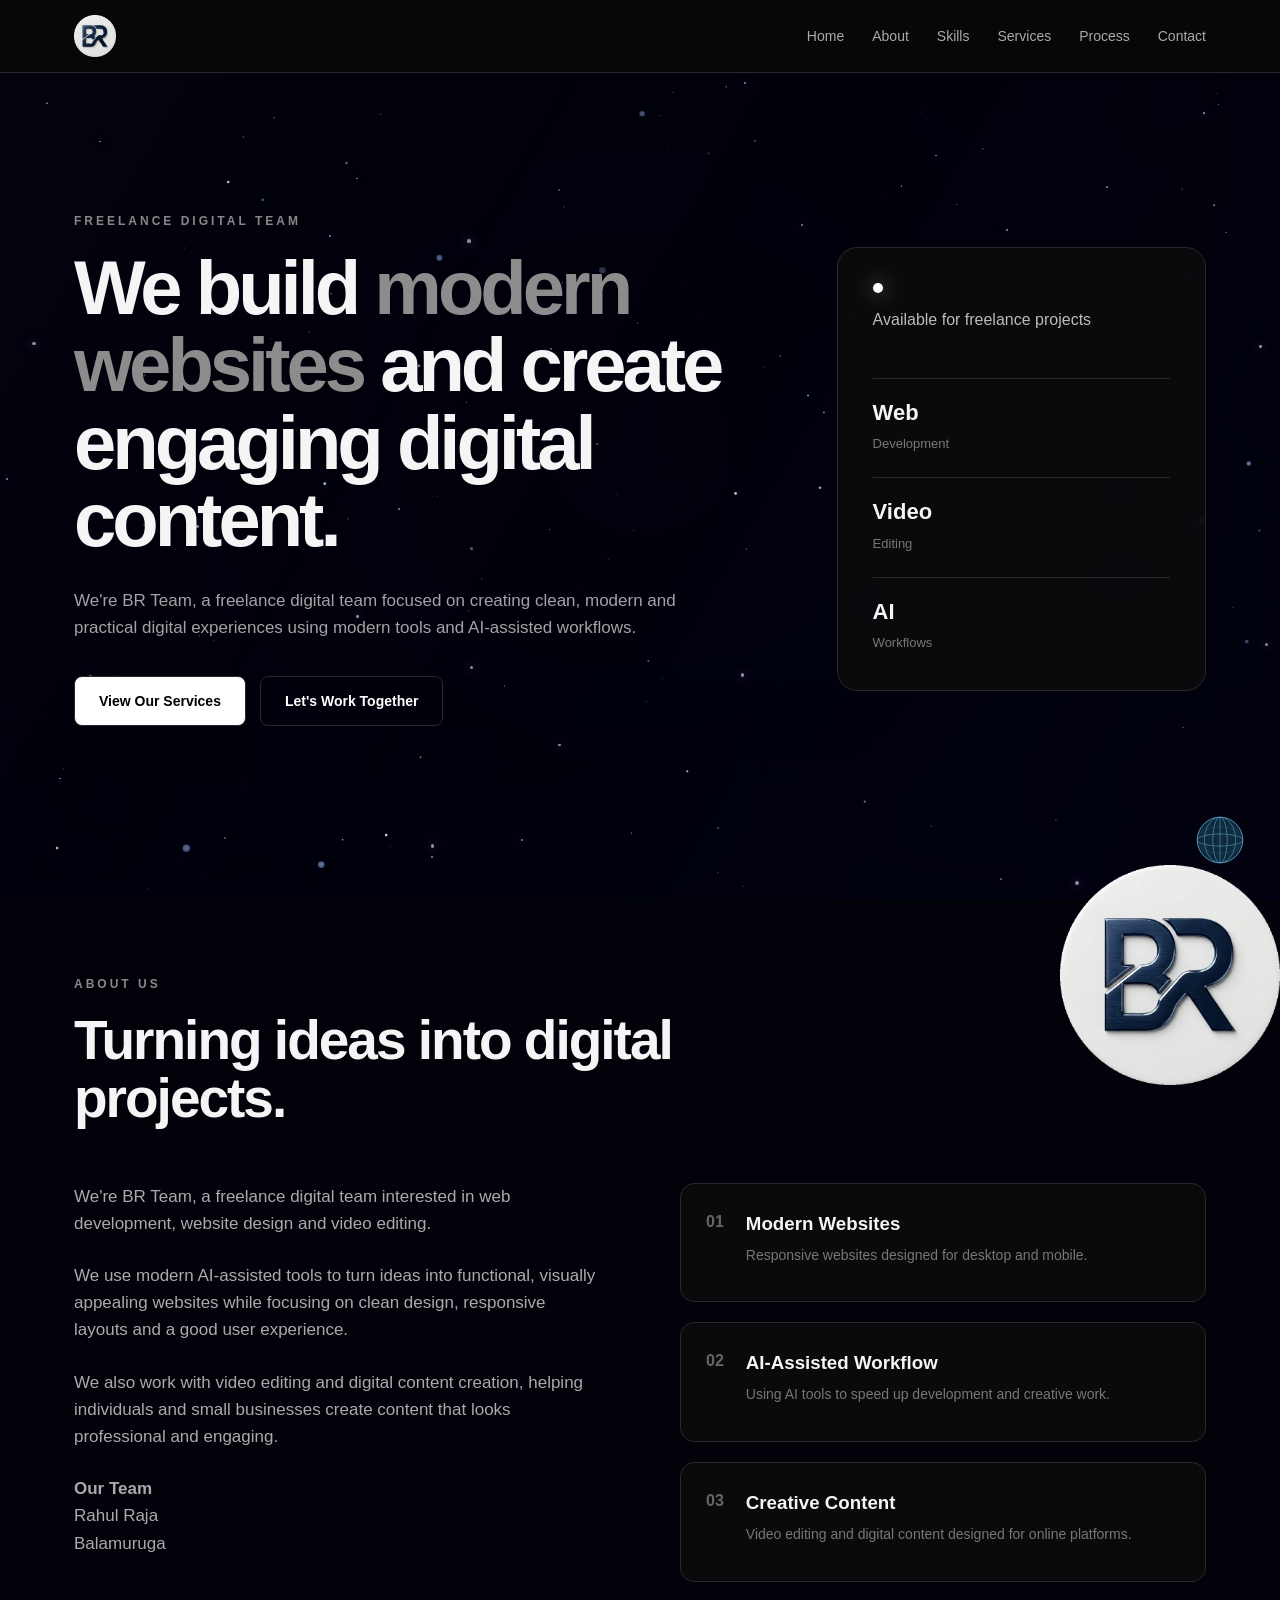
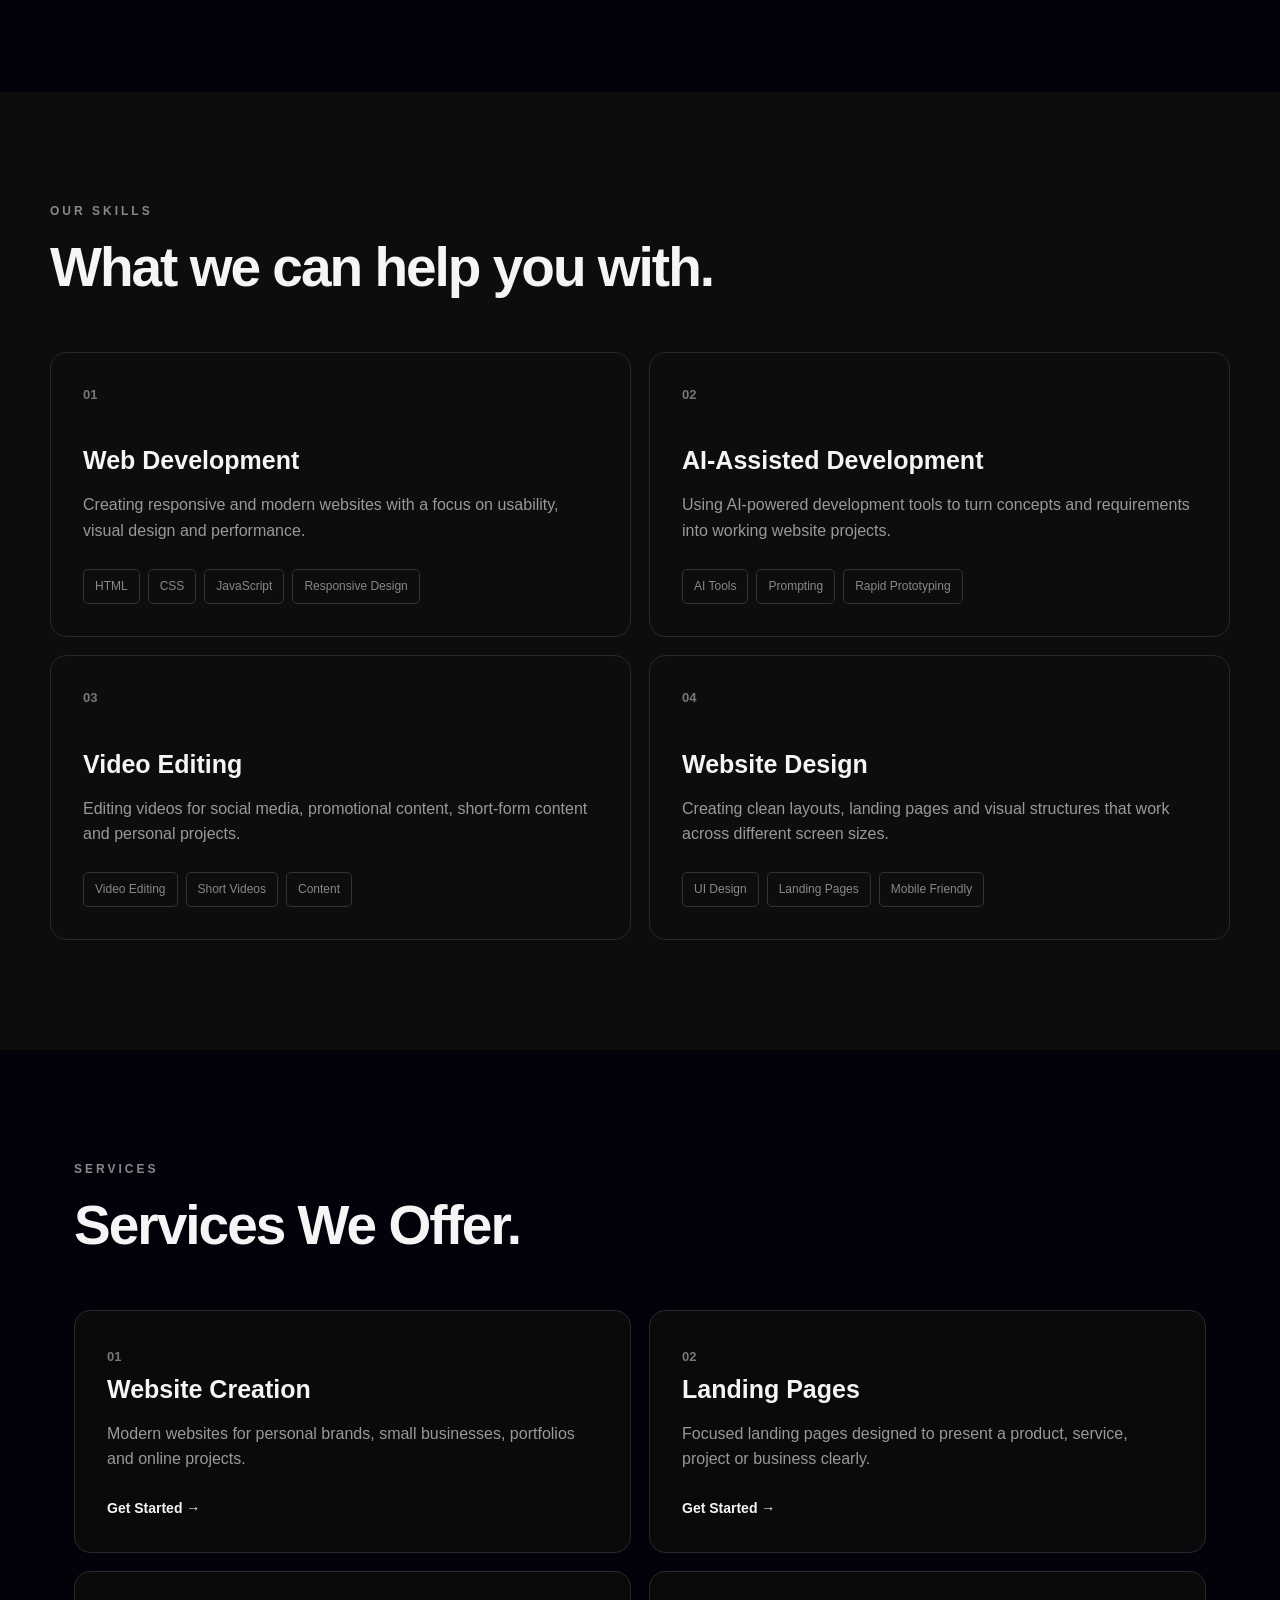
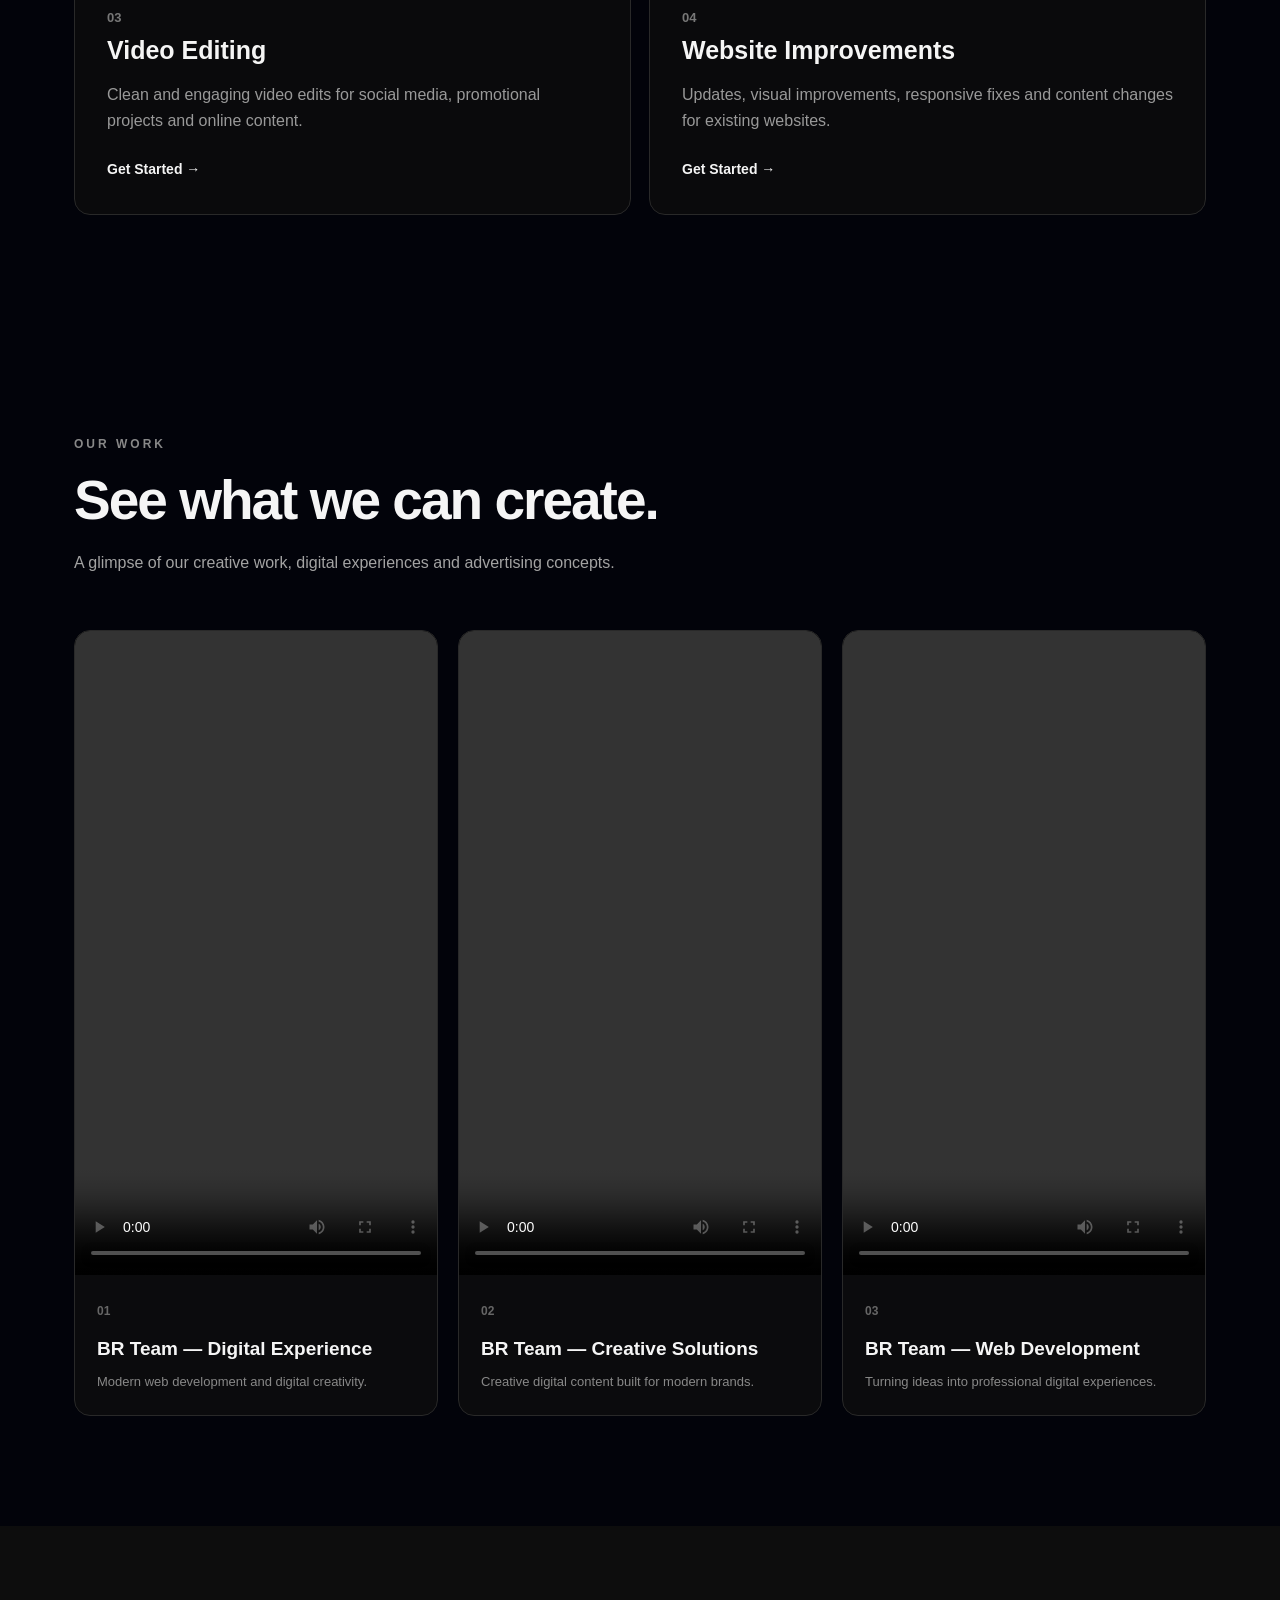
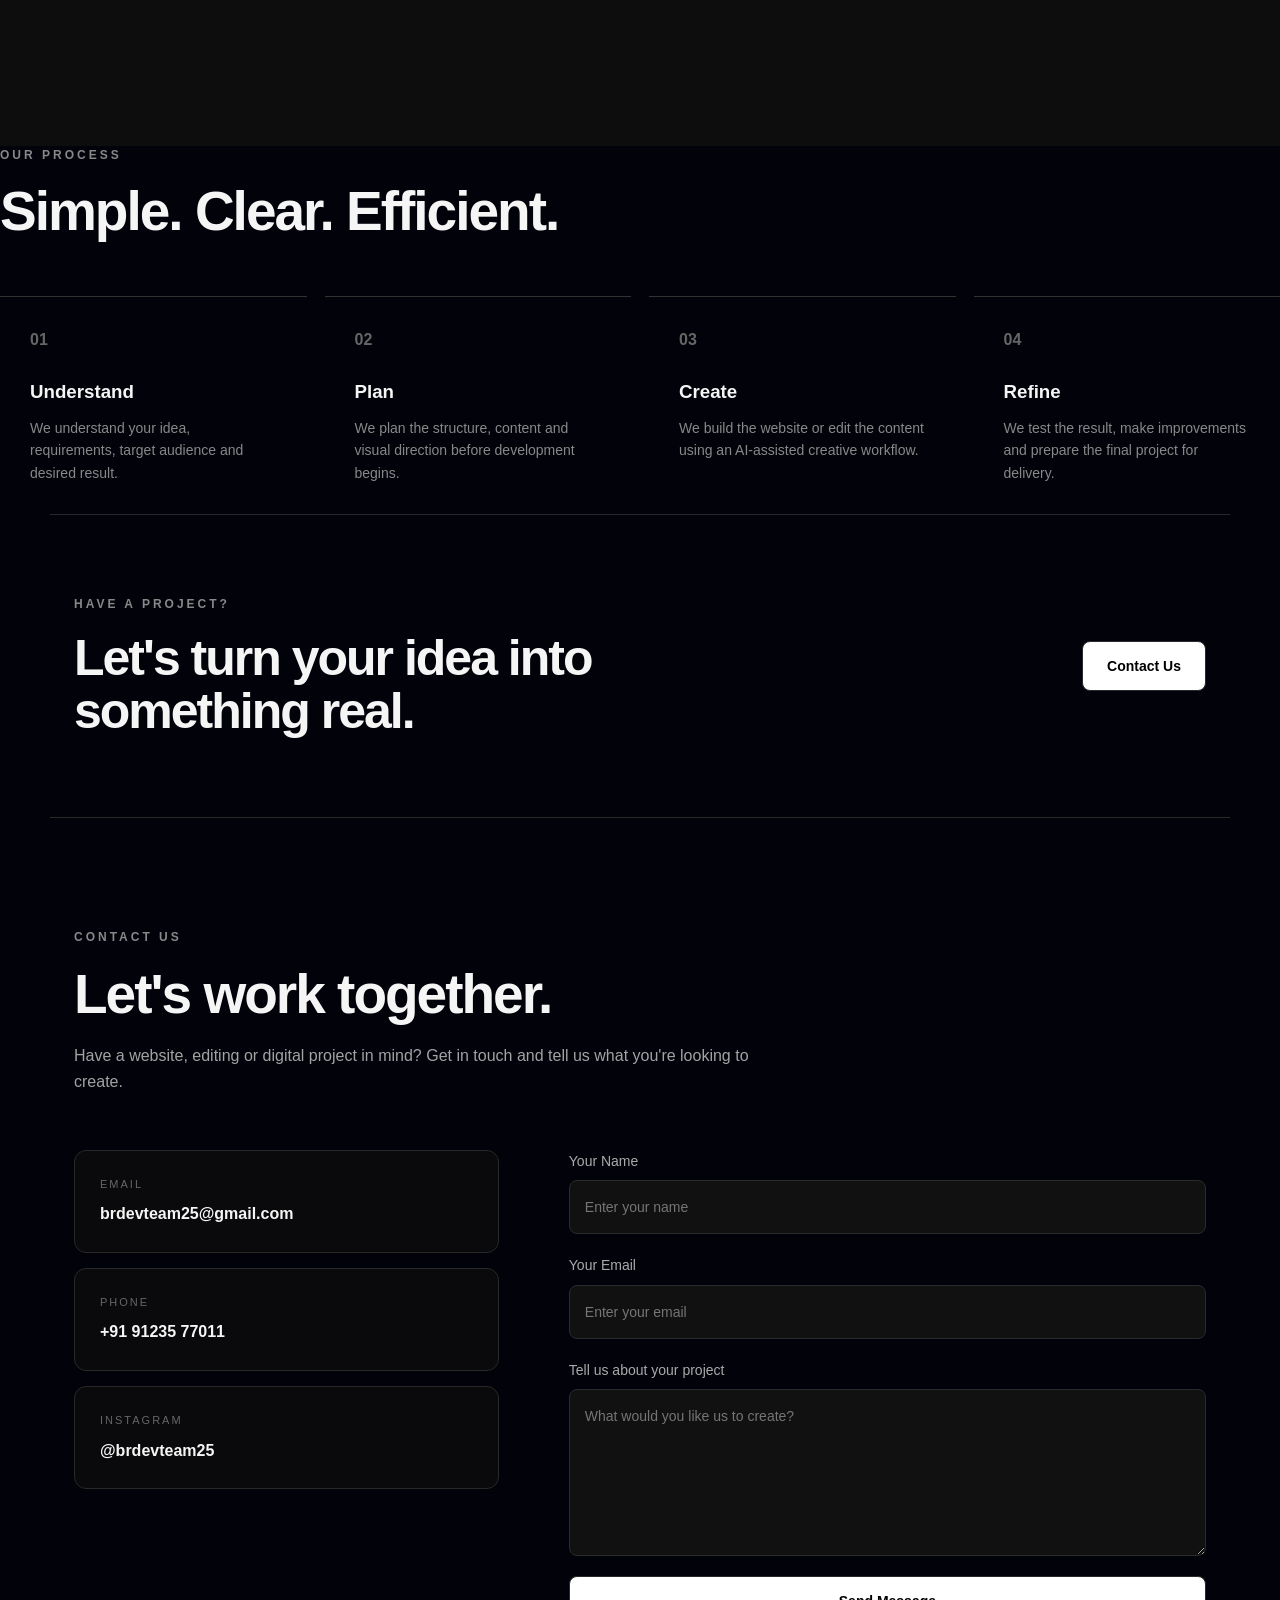
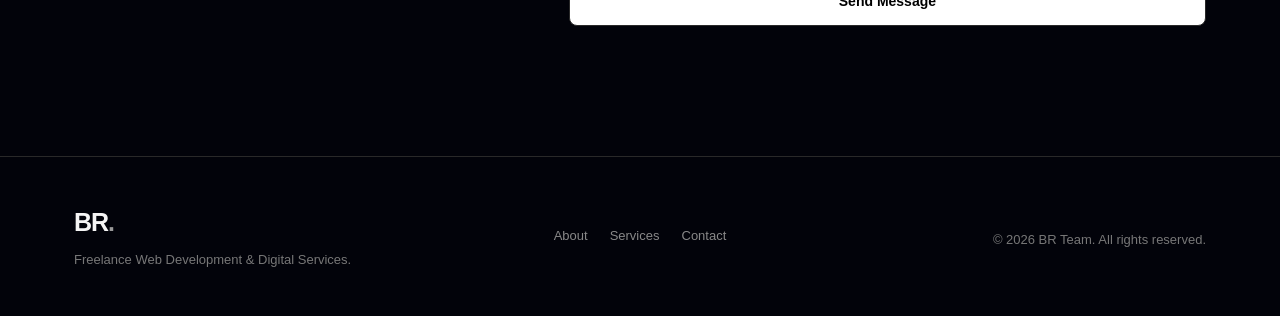
==== index.html @ a6c5becc "Update index.html" ====
<!DOCTYPE html>
<html lang="en">
<head>
  <meta charset="UTF-8">
  <meta name="viewport" content="width=device-width, initial-scale=1.0">

  <title>BR Team | Web Development & Digital Services</title>
  <meta name="description" content="BR Team — freelance web development, AI-assisted website creation, video editing and digital services by Rahul Raja and Balamuruga.">

  <link rel="stylesheet" href="style.css">
</head>

<body>
<canvas id="galaxyCanvas"></canvas>
  <!-- Navigation -->
  <header class="navbar">
    <div class="nav-container">
      <img src="BR_logo_circle.png" alt="BR Team logo" style="height: 42px; width: auto; vertical-align: middle;" />

      <button class="menu-toggle" id="menuToggle" aria-label="Open menu">
        ☰
      </button>

      <nav id="navMenu">
        <a href="#home">Home</a>
        <a href="#about">About</a>
        <a href="#skills">Skills</a>
        <a href="#services">Services</a>
        <a href="#process">Process</a>
        <a href="#contact">Contact</a>
      </nav>
    </div>
  </header>


  <!-- Hero -->
  <main>

    <section class="hero" id="home">
      <div class="hero-content">

        <p class="eyebrow">FREELANCE DIGITAL TEAM</p>

        <h1>
          We build <span>modern websites</span>
          and create engaging digital content.
        </h1>

        <p class="hero-text">
          We're BR Team, a freelance digital team focused on creating
          clean, modern and practical digital experiences using modern
          tools and AI-assisted workflows.
        </p>

        <div class="hero-buttons">
          <a href="#services" class="btn primary">View Our Services</a>
          <a href="#contact" class="btn secondary">Let's Work Together</a>
        </div>

      </div>

      <div class="hero-card">
        <div class="status-dot"></div>
        <p>Available for freelance projects</p>

        <div class="mini-stats">
          <div>
            <strong>Web</strong>
            <span>Development</span>
          </div>

          <div>
            <strong>Video</strong>
            <span>Editing</span>
          </div>

          <div>
            <strong>AI</strong>
            <span>Workflows</span>
          </div>
        </div>
      </div>
    </section>


    <!-- About -->
    <img src="BR_logo_circle.png" alt="BR Team logo" style="float: right; width: 220px; margin: 0 0 20px 20px;">
    <section class="section" id="about">
      <div class="section-heading">
        <p class="eyebrow">ABOUT US</p>
        <h2>Turning ideas into digital projects.</h2>
      </div>

      <div class="about-grid">

        <div class="about-text">
          <p>
            We're BR Team, a freelance digital team interested in
            web development, website design and video editing.
          </p>

          <p>
            We use modern AI-assisted tools to turn ideas into functional,
            visually appealing websites while focusing on clean design,
            responsive layouts and a good user experience.
          </p>

          <p>
            We also work with video editing and digital content creation,
            helping individuals and small businesses create content that
            looks professional and engaging.
          </p>

          <p>
            <strong>Our Team</strong><br>
            Rahul Raja<br>
            Balamuruga
          </p>
        </div>

        <div class="about-highlights">

          <div class="highlight">
            <span>01</span>
            <div>
              <h3>Modern Websites</h3>
              <p>Responsive websites designed for desktop and mobile.</p>
            </div>
          </div>

          <div class="highlight">
            <span>02</span>
            <div>
              <h3>AI-Assisted Workflow</h3>
              <p>Using AI tools to speed up development and creative work.</p>
            </div>
          </div>

          <div class="highlight">
            <span>03</span>
            <div>
              <h3>Creative Content</h3>
              <p>Video editing and digital content designed for online platforms.</p>
            </div>
          </div>

        </div>

      </div>
    </section>


    <!-- Skills -->
    <section class="section dark-section" id="skills">

      <div class="section-heading">
        <p class="eyebrow">OUR SKILLS</p>
        <h2>What we can help you with.</h2>
      </div>

      <div class="skills-grid">

        <article class="skill-card">
          <div class="skill-number">01</div>
          <h3>Web Development</h3>
          <p>
            Creating responsive and modern websites with a focus on
            usability, visual design and performance.
          </p>

          <div class="tags">
            <span>HTML</span>
            <span>CSS</span>
            <span>JavaScript</span>
            <span>Responsive Design</span>
          </div>
        </article>


        <article class="skill-card">
          <div class="skill-number">02</div>
          <h3>AI-Assisted Development</h3>
          <p>
            Using AI-powered development tools to turn concepts and
            requirements into working website projects.
          </p>

          <div class="tags">
            <span>AI Tools</span>
            <span>Prompting</span>
            <span>Rapid Prototyping</span>
          </div>
        </article>


        <article class="skill-card">
          <div class="skill-number">03</div>
          <h3>Video Editing</h3>
          <p>
            Editing videos for social media, promotional content,
            short-form content and personal projects.
          </p>

          <div class="tags">
            <span>Video Editing</span>
            <span>Short Videos</span>
            <span>Content</span>
          </div>
        </article>


        <article class="skill-card">
          <div class="skill-number">04</div>
          <h3>Website Design</h3>
          <p>
            Creating clean layouts, landing pages and visual structures
            that work across different screen sizes.
          </p>

          <div class="tags">
            <span>UI Design</span>
            <span>Landing Pages</span>
            <span>Mobile Friendly</span>
          </div>
        </article>

      </div>
    </section>


    <!-- Services -->
    <section class="section" id="services">

      <div class="section-heading">
        <p class="eyebrow">SERVICES</p>
        <h2>Services We Offer.</h2>
      </div>

      <div class="services-grid">

        <article class="service-card">
          <span class="service-icon">01</span>
          <h3>Website Creation</h3>
          <p>
            Modern websites for personal brands, small businesses,
            portfolios and online projects.
          </p>
          <a href="#contact">Get Started →</a>
        </article>


        <article class="service-card">
          <span class="service-icon">02</span>
          <h3>Landing Pages</h3>
          <p>
            Focused landing pages designed to present a product,
            service, project or business clearly.
          </p>
          <a href="#contact">Get Started →</a>
        </article>


        <article class="service-card">
          <span class="service-icon">03</span>
          <h3>Video Editing</h3>
          <p>
            Clean and engaging video edits for social media,
            promotional projects and online content.
          </p>
          <a href="#contact">Get Started →</a>
        </article>


        <article class="service-card">
          <span class="service-icon">04</span>
          <h3>Website Improvements</h3>
          <p>
            Updates, visual improvements, responsive fixes and
            content changes for existing websites.
          </p>
          <a href="#contact">Get Started →</a>
        </article>

      </div>
    </section>
    <!-- Featured Advertisements -->
    <section class="section video-section" id="videos">

      <div class="section-heading">
        <p class="eyebrow">OUR WORK</p>
        <h2>See what we can create.</h2>

        <p>
          A glimpse of our creative work, digital experiences and
          advertising concepts.
        </p>
      </div>

      <div class="video-grid">

        <!-- Advertisement 01 -->
        <article class="video-card">
          <div class="video-wrapper">
            <video controls preload="auto" playsinline>
              <source src="ad1.mp4" type="video/mp4">
              Your browser does not support video playback.
            </video>
          </div>

          <div class="video-info">
            <span>01</span>
            <h3>BR Team — Digital Experience</h3>
            <p>Modern web development and digital creativity.</p>
          </div>
        </article>


        <!-- Advertisement 02 -->
        <article class="video-card">
          <div class="video-wrapper">
            <video controls preload="auto" playsinline>
              <source src="./ad2.mp4" type="video/mp4">
              Your browser does not support video playback.
            </video>
          </div>

          <div class="video-info">
            <span>02</span>
            <h3>BR Team — Creative Solutions</h3>
            <p>Creative digital content built for modern brands.</p>
          </div>
        </article>


        <!-- Advertisement 03 -->
        <article class="video-card">
          <div class="video-wrapper">
            <video controls preload="auto" playsinline>
              <source src="./ad3.mp4" type="video/mp4">
              Your browser does not support video playback.
            </video>
          </div>

          <div class="video-info">
            <span>03</span>
            <h3>BR Team — Web Development</h3>
            <p>Turning ideas into professional digital experiences.</p>
          </div>
        </article>

      </div>

    </section>

    <!-- Process -->
    <section class="section process-section" id="process">
    
    </section>
      <div class="section-heading">
        <p class="eyebrow">OUR PROCESS</p>
        <h2>Simple. Clear. Efficient.</h2>
      </div>

      <div class="process-grid">

        <div class="process-step">
          <span>01</span>
          <h3>Understand</h3>
          <p>
            We understand your idea, requirements, target audience
            and desired result.
          </p>
        </div>

        <div class="process-step">
          <span>02</span>
          <h3>Plan</h3>
          <p>
            We plan the structure, content and visual direction
            before development begins.
          </p>
        </div>

        <div class="process-step">
          <span>03</span>
          <h3>Create</h3>
          <p>
            We build the website or edit the content using an
            AI-assisted creative workflow.
          </p>
        </div>

        <div class="process-step">
          <span>04</span>
          <h3>Refine</h3>
          <p>
            We test the result, make improvements and prepare
            the final project for delivery.
          </p>
        </div>

      </div>
    </section>


    <!-- CTA -->
    <section class="cta-section">
      <div>
        <p class="eyebrow">HAVE A PROJECT?</p>
        <h2>Let's turn your idea into something real.</h2>
      </div>

      <a href="#contact" class="btn primary">Contact Us</a>
    </section>


    <!-- Contact -->
    <section class="section contact-section" id="contact">

      <div class="section-heading">
        <p class="eyebrow">CONTACT US</p>
        <h2>Let's work together.</h2>

        <p>
          Have a website, editing or digital project in mind?
          Get in touch and tell us what you're looking to create.
        </p>
      </div>

      <div class="contact-grid">

        <div class="contact-info">

          <a href="mailto:brdevteam25@gmail.com" class="contact-item">
            <span>EMAIL</span>
            <strong>brdevteam25@gmail.com</strong>
          </a>

          <a href="tel:+919123577011" class="contact-item">
            <span>PHONE</span>
            <strong>+91 91235 77011</strong>
          </a>

          <a href="https://instagram.com/brdevteam25" class="contact-item" target="_blank" rel="noopener noreferrer">
            <span>INSTAGRAM</span>
            <strong>@brdevteam25</strong>
          </a>

        </div>


        <form class="contact-form" id="contactForm">

          <label>
            Your Name
            <input type="text" id="name" placeholder="Enter your name" required>
          </label>

          <label>
            Your Email
            <input type="email" id="email" placeholder="Enter your email" required>
          </label>

          <label>
            Tell us about your project
            <textarea id="message" rows="6" placeholder="What would you like us to create?" required></textarea>
          </label>

          <button type="submit" class="btn primary">
            Send Message
          </button>

          <p id="formMessage" class="form-message"></p>

        </form>

      </div>
    </section>

  </main>


  <!-- Footer -->
  <footer>
    <div class="footer-container">

      <div>
        <a href="#home" class="logo">BR<span>.</span></a>
        <p>Freelance Web Development & Digital Services.</p>
      </div>

      <div class="footer-links">
        <a href="#about">About</a>
        <a href="#services">Services</a>
        <a href="#contact">Contact</a>
      </div>

      <p class="copyright">
        © 2026 BR Team. All rights reserved.
      </p>

    </div>
  </footer>


  <script src="script.js"></script>
<script>
const canvas = document.getElementById("galaxyCanvas");
const ctx = canvas.getContext("2d");

let stars = [];
const starCount = 180;

function resizeCanvas() {
    canvas.width = window.innerWidth;
    canvas.height = window.innerHeight;
}

resizeCanvas();

window.addEventListener("resize", () => {
    resizeCanvas();
    createStars();
});


function createStars() {
    stars = [];

    for (let i = 0; i < starCount; i++) {

        const isBigStar = Math.random() < 0.08;

        stars.push({
            x: Math.random() * canvas.width,
            y: Math.random() * canvas.height,

            size: isBigStar
                ? Math.random() * 2.5 + 2
                : Math.random() * 1.2 + 0.3,

            speed: isBigStar
                ? Math.random() * 0.35 + 0.15
                : Math.random() * 0.12 + 0.03,

            opacity: Math.random() * 0.8 + 0.2,

            twinkleSpeed: Math.random() * 0.03 + 0.01,

            phase: Math.random() * Math.PI * 2,

            big: isBigStar
        });
    }
}


function drawStars() {

    ctx.clearRect(0, 0, canvas.width, canvas.height);

    stars.forEach(star => {

        star.phase += star.twinkleSpeed;

        const glow =
            Math.sin(star.phase) * 0.3 + 0.7;

        star.y -= star.speed;

        // Star goes back to bottom
        if (star.y < -10) {
            star.y = canvas.height + 10;
            star.x = Math.random() * canvas.width;
        }

        ctx.beginPath();

        ctx.arc(
            star.x,
            star.y,
            star.size * glow,
            0,
            Math.PI * 2
        );

        // Big stars glow
        if (star.big) {

            const gradient =
                ctx.createRadialGradient(
                    star.x,
                    star.y,
                    0,
                    star.x,
                    star.y,
                    star.size * 6
                );

            gradient.addColorStop(
                0,
                `rgba(180, 210, 255, ${star.opacity})`
            );

            gradient.addColorStop(
                0.3,
                `rgba(100, 150, 255, ${star.opacity * 0.5})`
            );

            gradient.addColorStop(
                1,
                "rgba(100, 150, 255, 0)"
            );

            ctx.fillStyle = gradient;

        } else {

            ctx.fillStyle =
                `rgba(255,255,255,
                ${star.opacity * glow})`;
        }

        ctx.fill();
    });

    requestAnimationFrame(drawStars);
}


createStars();
drawStars();
</script>
<div id="rotateObj" style="position: fixed; bottom: 30px; right: 30px; width: 60px; height: 60px; z-index: 99;">
  <svg viewBox="0 0 100 100" xmlns="http://www.w3.org/2000/svg" style="width: 100%; height: 100%;">
    <circle cx="50" cy="50" r="38" fill="#0f2a3d" stroke="#5a9bc4" stroke-width="1.5"/>
    <ellipse cx="50" cy="50" rx="38" ry="10" fill="none" stroke="#5a9bc4" stroke-width="1"/>
    <ellipse cx="50" cy="50" rx="38" ry="22" fill="none" stroke="#3a7a9e" stroke-width="0.7" opacity="0.5"/>
    <g id="meridians">
      <ellipse cx="50" cy="50" rx="12" ry="38" fill="none" stroke="#5a9bc4" stroke-width="1"/>
      <ellipse cx="50" cy="50" rx="26" ry="38" fill="none" stroke="#5a9bc4" stroke-width="1"/>
      <line x1="50" y1="12" x2="50" y2="88" stroke="#5a9bc4" stroke-width="1"/>
    </g>
  </svg>
</div>

<script>
window.addEventListener('scroll', () => {
  const meridians = document.getElementById('meridians');
  const scrollPercent = (window.scrollY / (document.body.scrollHeight - window.innerHeight)) * 100;
  const rotation = scrollPercent * 9.2;
  meridians.style.transformOrigin = '50px 50px';
  meridians.style.transform = `rotate(${rotation}deg)`;
});
</script>
</body>
</html>
---- style.css ----
:root {
  --bg: #080808;
  --bg-soft: #111111;
  --card: #151515;
  --text: #f5f5f5;
  --muted: #a3a3a3;
  --line: #292929;
  --accent: #ffffff;
  --max-width: 1180px;
}

* {
  margin: 0;
  padding: 0;
  box-sizing: border-box;
}

html {
  scroll-behavior: smooth;
}

body {
  font-family: Arial, Helvetica, sans-serif;
  background: var(--bg);
  color: var(--text);
  line-height: 1.6;
}

a {
  color: inherit;
  text-decoration: none;
}

button,
input,
textarea {
  font: inherit;
}

.navbar {
  position: sticky;
  top: 0;
  z-index: 1000;
  background: rgba(8, 8, 8, 0.88);
  backdrop-filter: blur(14px);
  border-bottom: 1px solid var(--line);
}

.nav-container {
  max-width: var(--max-width);
  margin: auto;
  height: 72px;
  padding: 0 24px;
  display: flex;
  align-items: center;
  justify-content: space-between;
}

.logo {
  font-size: 25px;
  font-weight: 800;
  letter-spacing: -1px;
}

.logo span {
  color: #999;
}

nav {
  display: flex;
  gap: 28px;
}

nav a {
  color: #aaa;
  font-size: 14px;
  transition: 0.3s;
}

nav a:hover {
  color: white;
}

.menu-toggle {
  display: none;
  background: none;
  border: none;
  color: white;
  font-size: 26px;
  cursor: pointer;
}

.hero {
  min-height: 88vh;
  max-width: var(--max-width);
  margin: auto;
  padding: 100px 24px;
  display: grid;
  grid-template-columns: 1.5fr 0.8fr;
  gap: 70px;
  align-items: center;
}

.eyebrow {
  font-size: 12px;
  letter-spacing: 3px;
  color: #888;
  font-weight: 700;
  margin-bottom: 18px;
}

.hero h1 {
  max-width: 800px;
  font-size: clamp(42px, 6vw, 76px);
  line-height: 1.02;
  letter-spacing: -4px;
}

.hero h1 span {
  color: #8c8c8c;
}

.hero-text {
  max-width: 650px;
  margin-top: 28px;
  color: var(--muted);
  font-size: 17px;
}

.hero-buttons {
  margin-top: 35px;
  display: flex;
  gap: 14px;
  flex-wrap: wrap;
}

.btn {
  display: inline-flex;
  align-items: center;
  justify-content: center;
  min-height: 50px;
  padding: 0 24px;
  border-radius: 8px;
  font-weight: 700;
  font-size: 14px;
  border: 1px solid var(--line);
  transition: 0.3s;
  cursor: pointer;
}

.btn.primary {
  background: white;
  color: black;
}

.btn.primary:hover {
  transform: translateY(-2px);
  background: #ddd;
}

.btn.secondary {
  color: white;
  background: transparent;
}

.btn.secondary:hover {
  background: #171717;
}

.hero-card {
  border: 1px solid var(--line);
  background: linear-gradient(145deg, #171717, #0d0d0d);
  border-radius: 20px;
  padding: 35px;
}

.status-dot {
  width: 10px;
  height: 10px;
  background: #fff;
  border-radius: 50%;
  margin-bottom: 14px;
  box-shadow: 0 0 20px rgba(255,255,255,0.5);
}

.hero-card > p {
  color: #bbb;
}

.mini-stats {
  margin-top: 45px;
  display: grid;
  gap: 22px;
}

.mini-stats div {
  border-top: 1px solid var(--line);
  padding-top: 16px;
}

.mini-stats strong {
  display: block;
  font-size: 22px;
}

.mini-stats span {
  color: #777;
  font-size: 13px;
}

.section {
  max-width: var(--max-width);
  margin: auto;
  padding: 110px 24px;
}

.dark-section {
  max-width: none;
  padding-left: max(24px, calc((100% - var(--max-width)) / 2));
  padding-right: max(24px, calc((100% - var(--max-width)) / 2));
  background: #0d0d0d;
}

.section-heading {
  max-width: 700px;
  margin-bottom: 55px;
}

.section-heading h2 {
  font-size: clamp(34px, 5vw, 55px);
  line-height: 1.05;
  letter-spacing: -2px;
}

.section-heading > p:last-child {
  color: var(--muted);
  margin-top: 20px;
}

.about-grid {
  display: grid;
  grid-template-columns: 1fr 1fr;
  gap: 80px;
}

.about-text p {
  color: #aaa;
  font-size: 17px;
  margin-bottom: 25px;
}

.about-highlights {
  display: grid;
  gap: 20px;
}

.highlight {
  display: flex;
  gap: 22px;
  padding: 25px;
  border: 1px solid var(--line);
  border-radius: 14px;
}

.highlight > span {
  color: #666;
  font-weight: 700;
}

.highlight h3 {
  margin-bottom: 5px;
}

.highlight p {
  color: #777;
  font-size: 14px;
}

.skills-grid,
.services-grid {
  display: grid;
  grid-template-columns: repeat(2, 1fr);
  gap: 18px;
}

.skill-card,
.service-card {
  padding: 32px;
  border: 1px solid var(--line);
  background: var(--card);
  border-radius: 16px;
  transition: 0.3s;
}

.skill-card:hover,
.service-card:hover {
  transform: translateY(-5px);
  border-color: #555;
}

.skill-number,
.service-icon {
  color: #777;
  font-size: 13px;
  font-weight: 700;
  margin-bottom: 35px;
}

.skill-card h3,
.service-card h3 {
  font-size: 25px;
  margin-bottom: 12px;
}

.skill-card p,
.service-card p {
  color: #999;
}

.tags {
  display: flex;
  gap: 8px;
  flex-wrap: wrap;
  margin-top: 25px;
}

.tags span {
  padding: 7px 11px;
  border: 1px solid #333;
  border-radius: 5px;
  color: #888;
  font-size: 12px;
}

.service-card a {
  display: inline-block;
  margin-top: 25px;
  font-weight: 700;
  font-size: 14px;
}

.process-section {
  background: #0d0d0d;
  max-width: none;
  padding-left: max(24px, calc((100% - var(--max-width)) / 2));
  padding-right: max(24px, calc((100% - var(--max-width)) / 2));
}

.process-grid {
  display: grid;
  grid-template-columns: repeat(4, 1fr);
  gap: 18px;
}

.process-step {
  padding: 30px;
  border-top: 1px solid #333;
}

.process-step > span {
  color: #666;
  font-weight: 700;
}

.process-step h3 {
  margin: 25px 0 10px;
}

.process-step p {
  color: #888;
  font-size: 14px;
}

.cta-section {
  max-width: var(--max-width);
  margin: auto;
  padding: 80px 24px;
  display: flex;
  justify-content: space-between;
  align-items: center;
  gap: 30px;
  border-top: 1px solid var(--line);
  border-bottom: 1px solid var(--line);
}

.cta-section h2 {
  font-size: clamp(30px, 4vw, 50px);
  line-height: 1.05;
  letter-spacing: -2px;
  max-width: 650px;
}

.contact-grid {
  display: grid;
  grid-template-columns: 0.8fr 1.2fr;
  gap: 70px;
}

.contact-info {
  display: grid;
  align-content: start;
  gap: 15px;
}

.contact-item {
  padding: 25px;
  border: 1px solid var(--line);
  border-radius: 12px;
  transition: 0.3s;
}

.contact-item:hover {
  border-color: #555;
}

.contact-item span {
  display: block;
  color: #666;
  font-size: 11px;
  letter-spacing: 2px;
  margin-bottom: 8px;
}

.contact-item strong {
  word-break: break-word;
}

.contact-form {
  display: grid;
  gap: 20px;
}

.contact-form label {
  display: grid;
  gap: 8px;
  color: #aaa;
  font-size: 14px;
}

.contact-form input,
.contact-form textarea {
  width: 100%;
  background: #111;
  border: 1px solid #2b2b2b;
  border-radius: 8px;
  padding: 15px;
  color: white;
  outline: none;
  resize: vertical;
}

.contact-form input:focus,
.contact-form textarea:focus {
  border-color: #666;
}

.form-message {
  color: #aaa;
  font-size: 14px;
}

footer {
  border-top: 1px solid var(--line);
}

.footer-container {
  max-width: var(--max-width);
  margin: auto;
  padding: 45px 24px;
  display: grid;
  grid-template-columns: 1fr 1fr 1fr;
  gap: 30px;
  align-items: center;
}

.footer-container p {
  color: #777;
  font-size: 13px;
  margin-top: 8px;
}

.footer-links {
  display: flex;
  justify-content: center;
  gap: 22px;
}

.footer-links a {
  color: #888;
  font-size: 13px;
}

.footer-links a:hover {
  color: white;
}

.copyright {
  text-align: right;
}


/* Mobile */

@media (max-width: 850px) {

  .menu-toggle {
    display: block;
  }

  nav {
    display: none;
    position: absolute;
    top: 72px;
    left: 0;
    width: 100%;
    padding: 20px 24px;
    background: #0b0b0b;
    border-bottom: 1px solid var(--line);
    flex-direction: column;
    gap: 18px;
  }

  nav.active {
    display: flex;
  }

  .hero {
    grid-template-columns: 1fr;
    min-height: auto;
    padding-top: 80px;
  }

  .hero h1 {
    letter-spacing: -2px;
  }

  .about-grid,
  .contact-grid {
    grid-template-columns: 1fr;
  }

  .process-grid {
    grid-template-columns: repeat(2, 1fr);
  }

  .cta-section {
    flex-direction: column;
    align-items: flex-start;
  }

  .footer-container {
    grid-template-columns: 1fr;
  }

  .footer-links {
    justify-content: flex-start;
    flex-wrap: wrap;
  }

  .copyright {
    text-align: left;
  }
}


@media (max-width: 600px) {

  .section {
    padding-top: 80px;
    padding-bottom: 80px;
  }

  .hero {
    padding-top: 65px;
    padding-bottom: 70px;
  }

  .hero h1 {
    font-size: 43px;
  }

  .hero-text {
    font-size: 15px;
  }

  .skills-grid,
  .services-grid,
  .process-grid {
    grid-template-columns: 1fr;
  }

  .hero-card {
    padding: 25px;
  }

  .btn {
    width: 100%;
  }

  .hero-buttons {
    width: 100%;
  }

}
/* =========================================
   BR TEAM - PREMIUM ANIMATED BACKGROUND
   ========================================= */

body {
  position: relative;
  overflow-x: hidden;
  background: #050505;
}

/* Animated background glow */
body::before {
  content: "";
  position: fixed;
  inset: -50%;
  z-index: -3;
  pointer-events: none;

  background:
    radial-gradient(
      circle at 20% 30%,
      rgba(80, 80, 255, 0.18),
      transparent 25%
    ),
    radial-gradient(
      circle at 80% 20%,
      rgba(180, 60, 255, 0.14),
      transparent 25%
    ),
    radial-gradient(
      circle at 70% 80%,
      rgba(40, 140, 255, 0.12),
      transparent 28%
    );

  filter: blur(60px);

  animation: brGlowMove 18s ease-in-out infinite alternate;
}

/* Subtle moving gradient layer */
body::after {
  content: "";
  position: fixed;
  inset: 0;
  z-index: -2;
  pointer-events: none;

  background:
    linear-gradient(
      120deg,
      rgba(255,255,255,0.015),
      transparent 40%,
      rgba(120,80,255,0.025)
    );

  animation: brGradientMove 12s ease-in-out infinite alternate;
}

/* Make sections slightly transparent so background can be seen */
.hero,
.section,
.cta-section {
  position: relative;
}

/* Premium glass effect for cards */
.hero-card,
.skill-card,
.service-card,
.highlight,
.contact-item {
  background: rgba(15, 15, 15, 0.72);
  backdrop-filter: blur(12px);
  -webkit-backdrop-filter: blur(12px);
}

/* Glow animation */
@keyframes brGlowMove {
  0% {
    transform: translate3d(-3%, -2%, 0) scale(1);
  }

  50% {
    transform: translate3d(4%, 3%, 0) scale(1.08);
  }

  100% {
    transform: translate3d(-2%, 5%, 0) scale(1.03);
  }
}

@keyframes brGradientMove {
  0% {
    transform: translateX(-2%);
  }

  100% {
    transform: translateX(2%);
  }
}

/* =========================================
   FLOATING PARTICLES
   ========================================= */

.br-particles {
  position: fixed;
  inset: 0;
  z-index: -1;
  pointer-events: none;
  overflow: hidden;
}

.br-particle {
  position: absolute;

  width: 3px;
  height: 3px;

  border-radius: 50%;

  background: rgba(255, 255, 255, 0.55);

  box-shadow:
    0 0 10px rgba(130, 100, 255, 0.8);

  animation:
    brParticleFloat linear infinite,
    brParticleFade ease-in-out infinite alternate;
}

@keyframes brParticleFloat {
  from {
    transform: translateY(110vh) translateX(0);
  }

  to {
    transform: translateY(-10vh) translateX(80px);
  }
}

@keyframes brParticleFade {
  from {
    opacity: 0.15;
  }

  to {
    opacity: 0.8;
  }
}

/* Mobile performance */
@media (max-width: 600px) {

  body::before {
    filter: blur(45px);
  }

  .br-particle {
    width: 2px;
    height: 2px;
  }

}
/* BR Team Background Test */

body {
  background:
    radial-gradient(circle at 20% 30%, #171744, transparent 35%),
    radial-gradient(circle at 80% 70%, #25133d, transparent 35%),
    #050505;
}
/* =========================================
   BR TEAM - FEATURED VIDEO SECTION
   ========================================= */

.video-section {
  position: relative;
}

.video-grid {
  display: grid;
  grid-template-columns: repeat(3, 1fr);
  gap: 20px;
}

.video-card {
  overflow: hidden;
  border: 1px solid var(--line);
  border-radius: 16px;
  background: rgba(15, 15, 15, 0.75);
  backdrop-filter: blur(12px);
  transition: 0.35s ease;
}

.video-card:hover {
  transform: translateY(-6px);
  border-color: #555;
}

.video-wrapper {
  width: 100%;
  aspect-ratio: 9 / 16;
  background: #000;
  overflow: hidden;
}

.video-wrapper video {
  width: 100%;
  height: 100%;
  display: block;
  object-fit: cover;
}

.video-info {
  padding: 22px;
}

.video-info > span {
  color: #666;
  font-size: 12px;
  font-weight: 700;
}

.video-info h3 {
  margin-top: 12px;
  font-size: 19px;
}

.video-info p {
  margin-top: 7px;
  color: #888;
  font-size: 13px;
}


/* Mobile */
@media (max-width: 850px) {

  .video-grid {
    grid-template-columns: 1fr;
    max-width: 420px;
  }

}
/* ================================
   LIVE GALAXY BACKGROUND
================================ */

#galaxyCanvas {
    position: fixed;
    inset: 0;
    width: 100%;
    height: 100%;
    z-index: -2;
    pointer-events: none;
}

/* Galaxy image background */
body {
    background:
        linear-gradient(rgba(0, 0, 15, 0.35), rgba(0, 0, 15, 0.55)),
        url("images/galaxy-bg.png");
        
    background-size: cover;
    background-position: center;
    background-attachment: fixed;
    background-color: #02030a;
    overflow-x: hidden;
}

/* Optional dark overlay for readability */
body::before {
    content: "";
    position: fixed;
    inset: 0;
    background: radial-gradient(
        circle at center,
        transparent 20%,
        rgba(0, 0, 10, 0.35) 100%
    );
    pointer-events: none;
    z-index: -1;
}
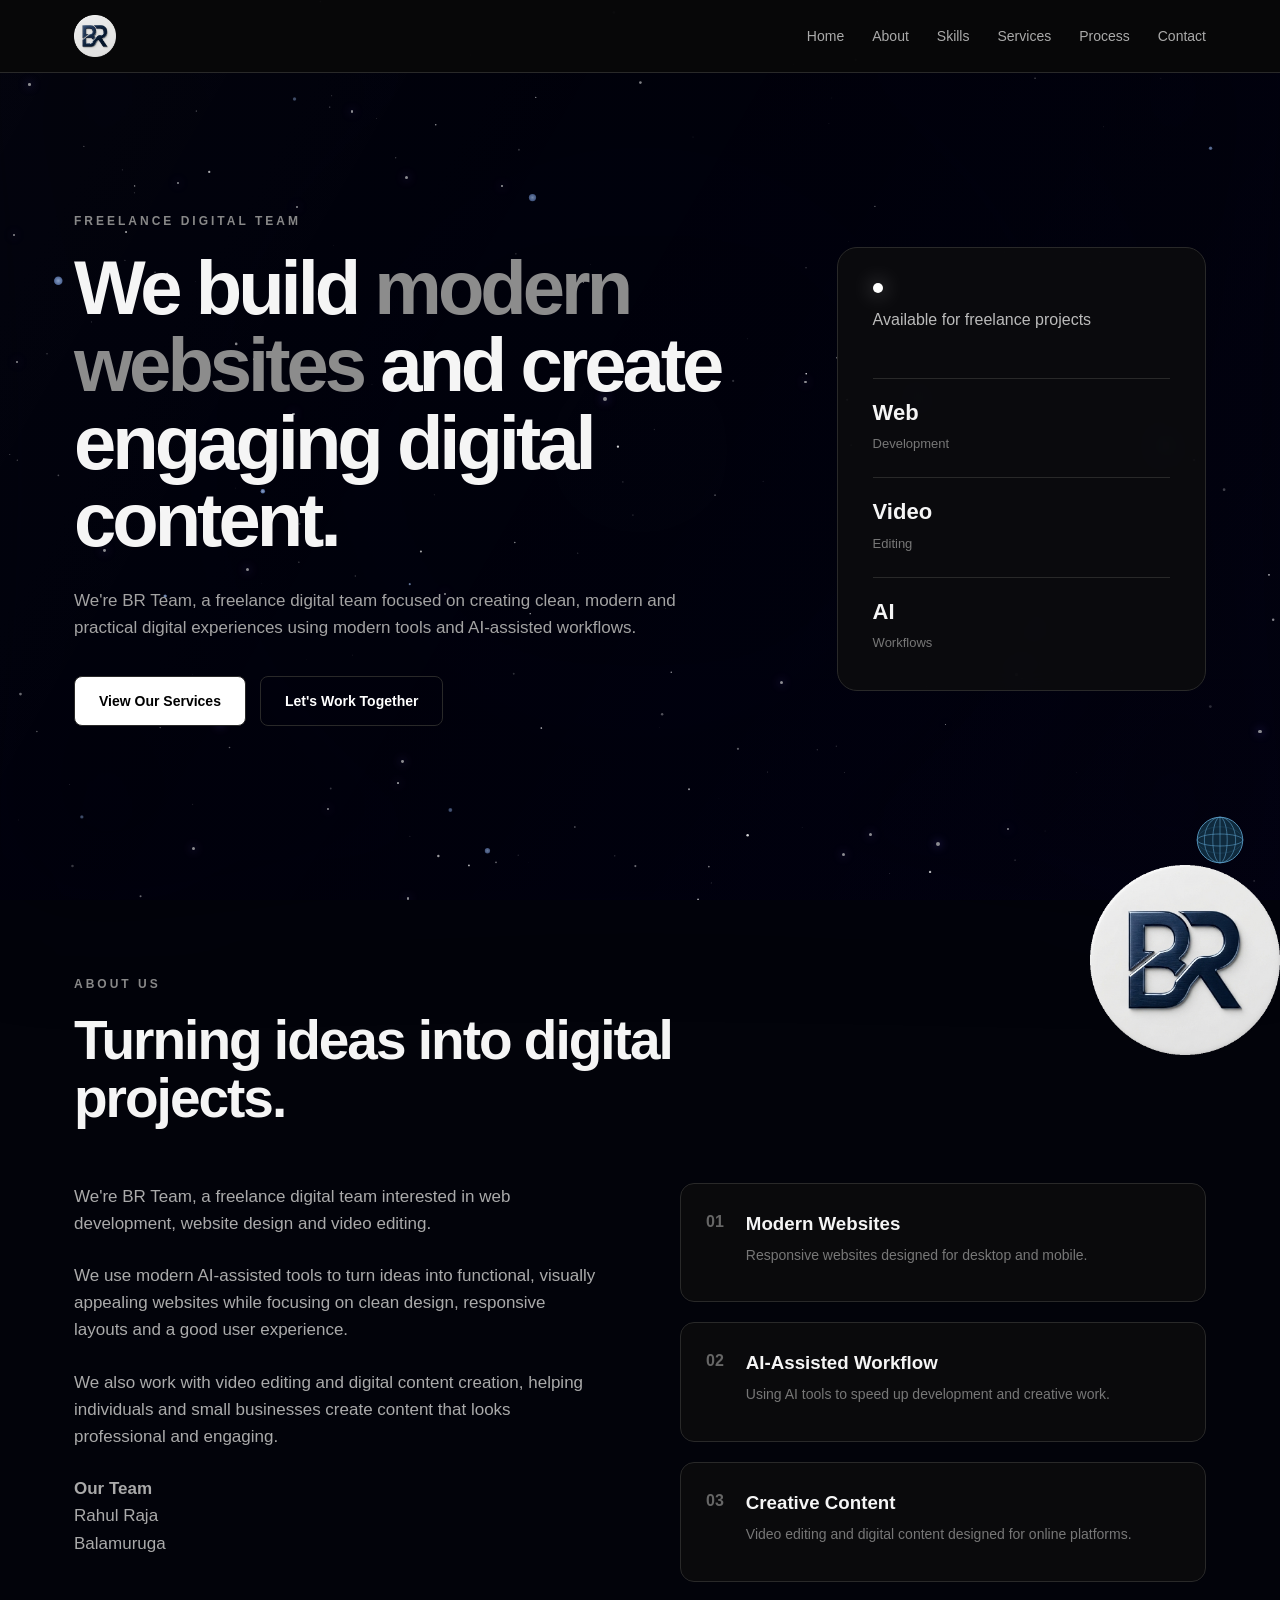
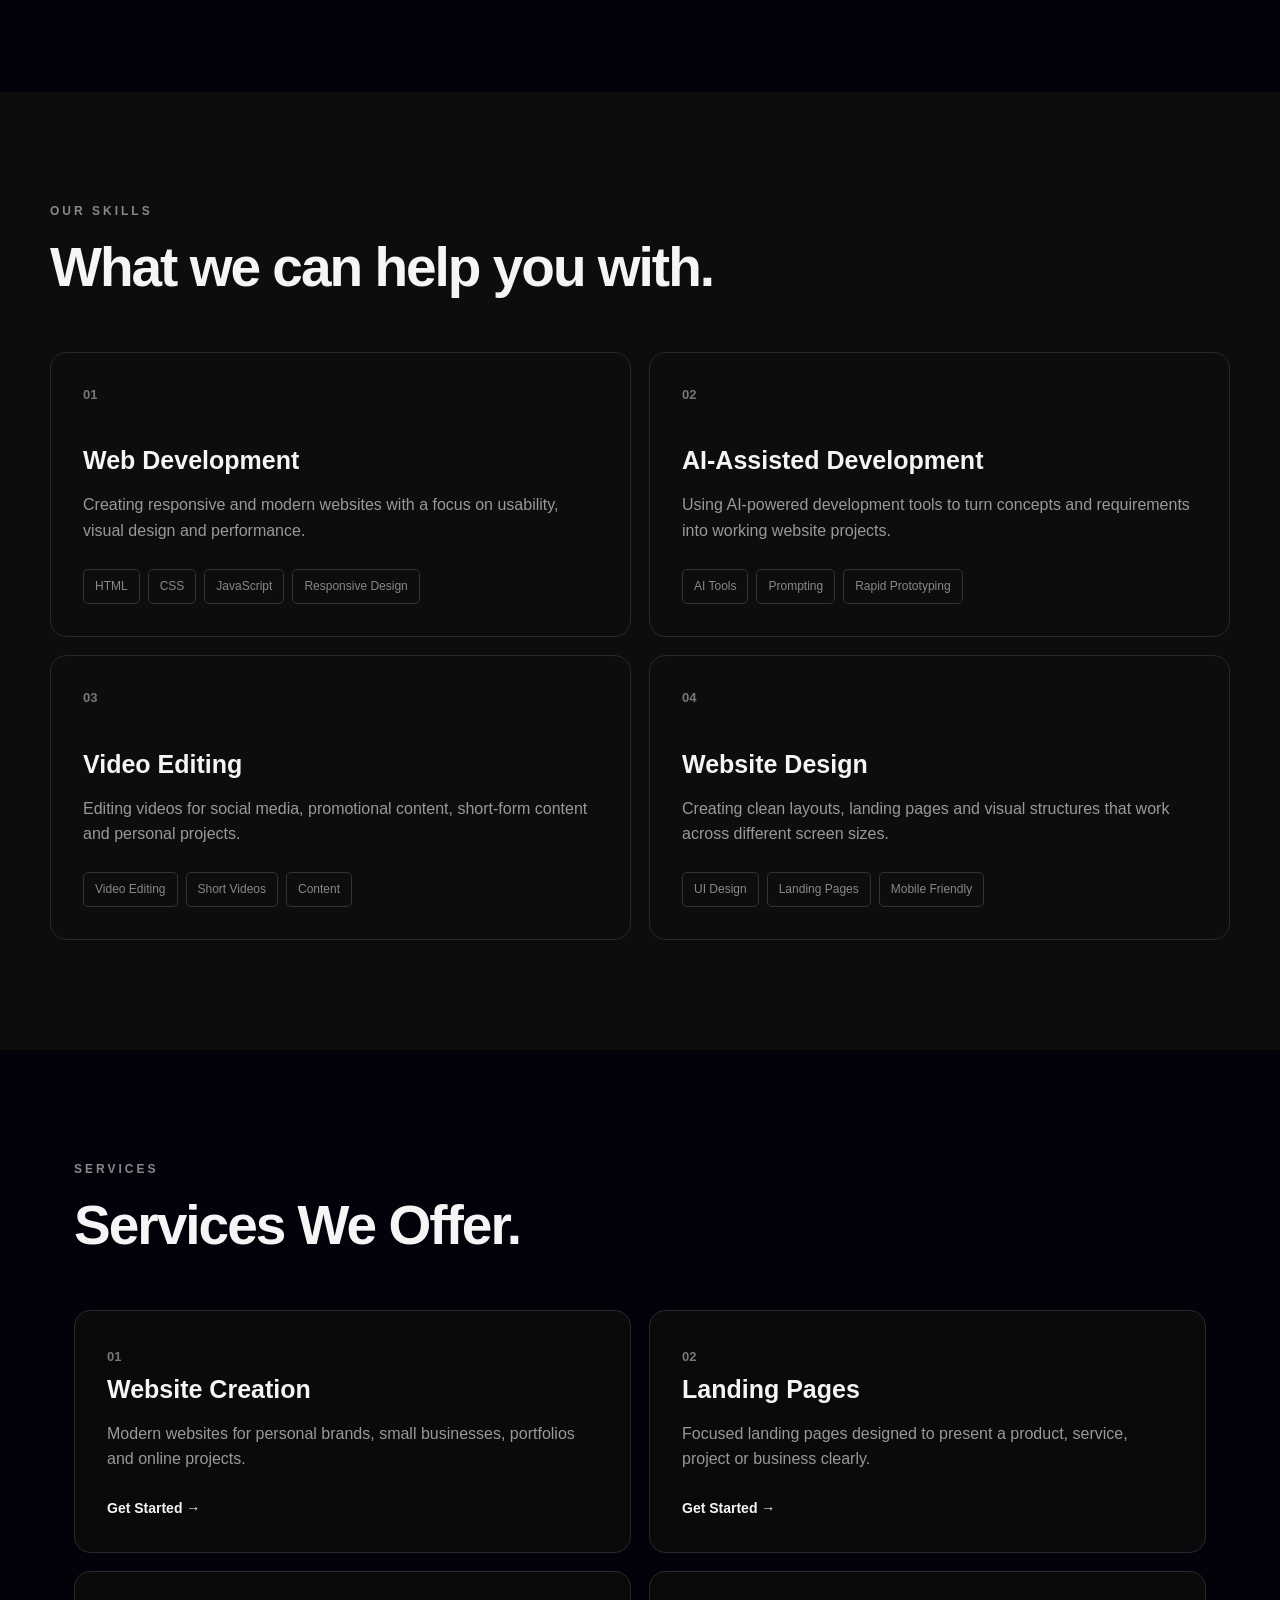
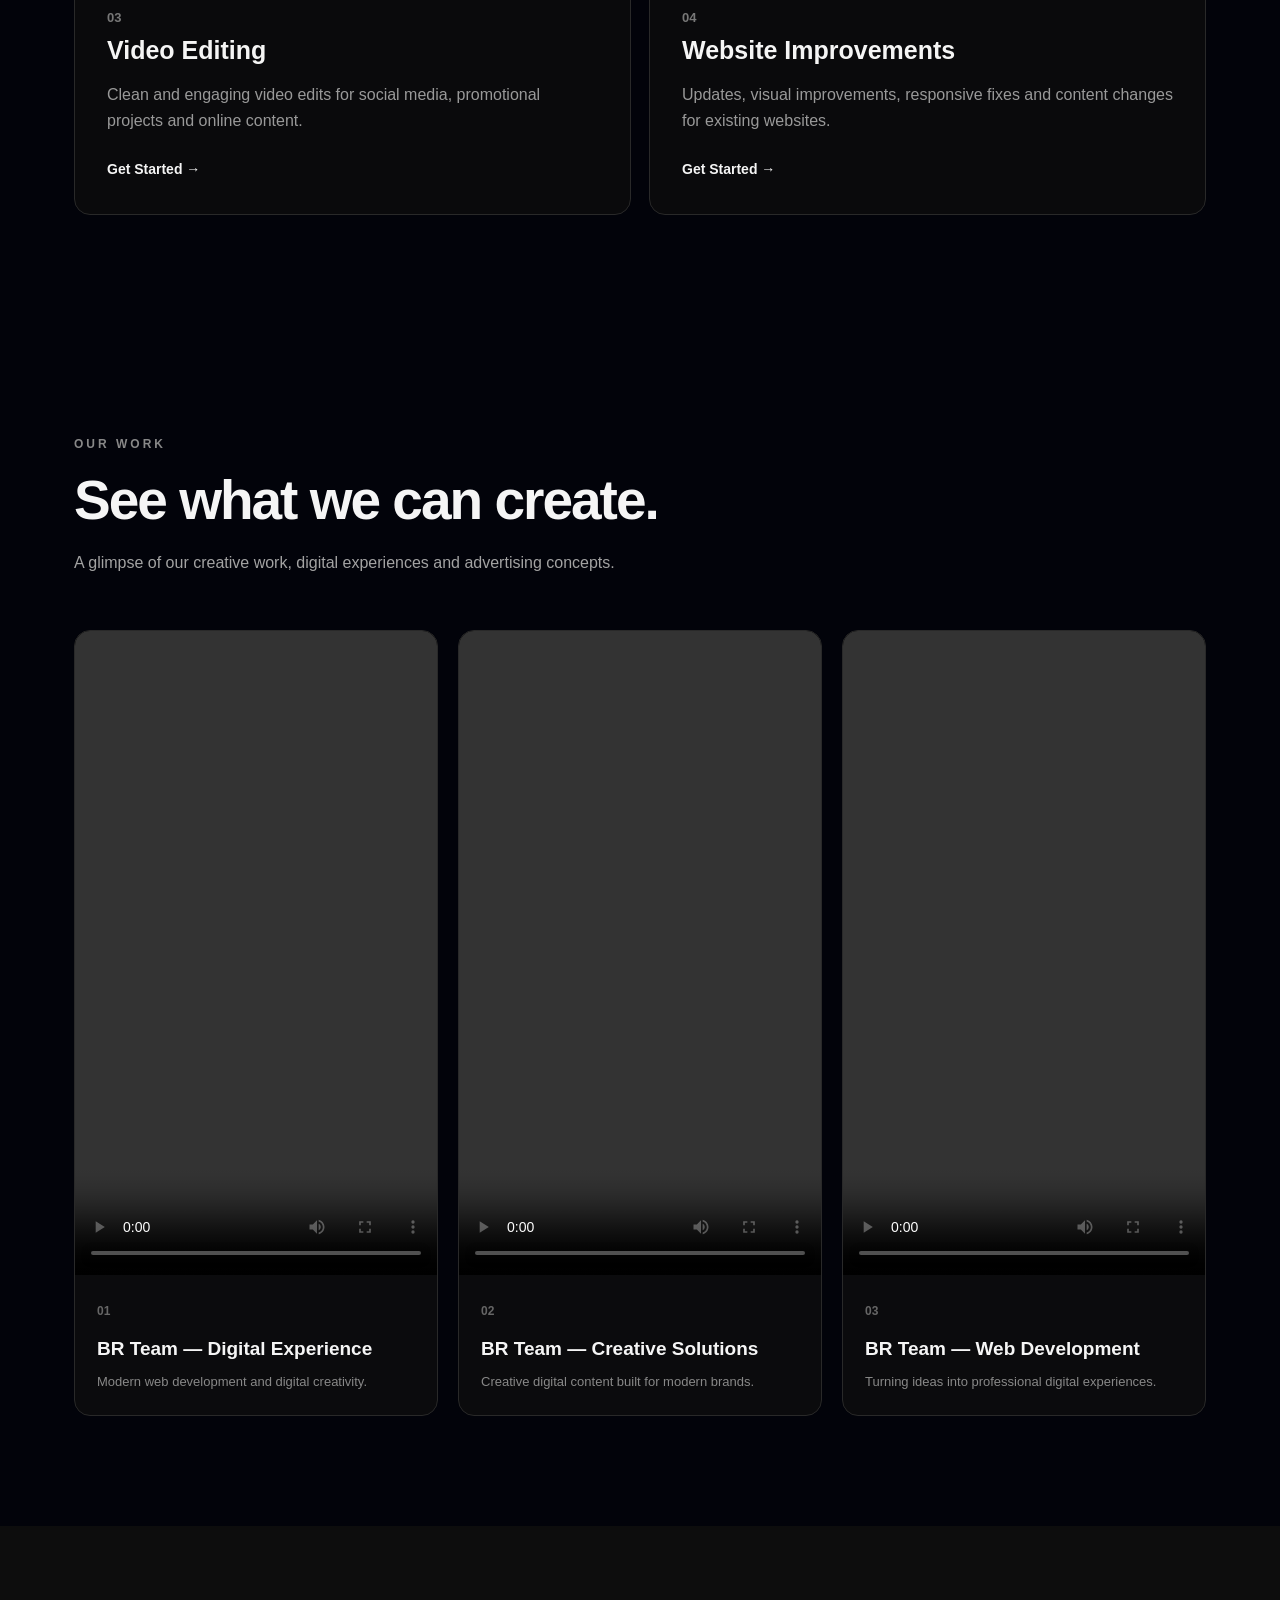
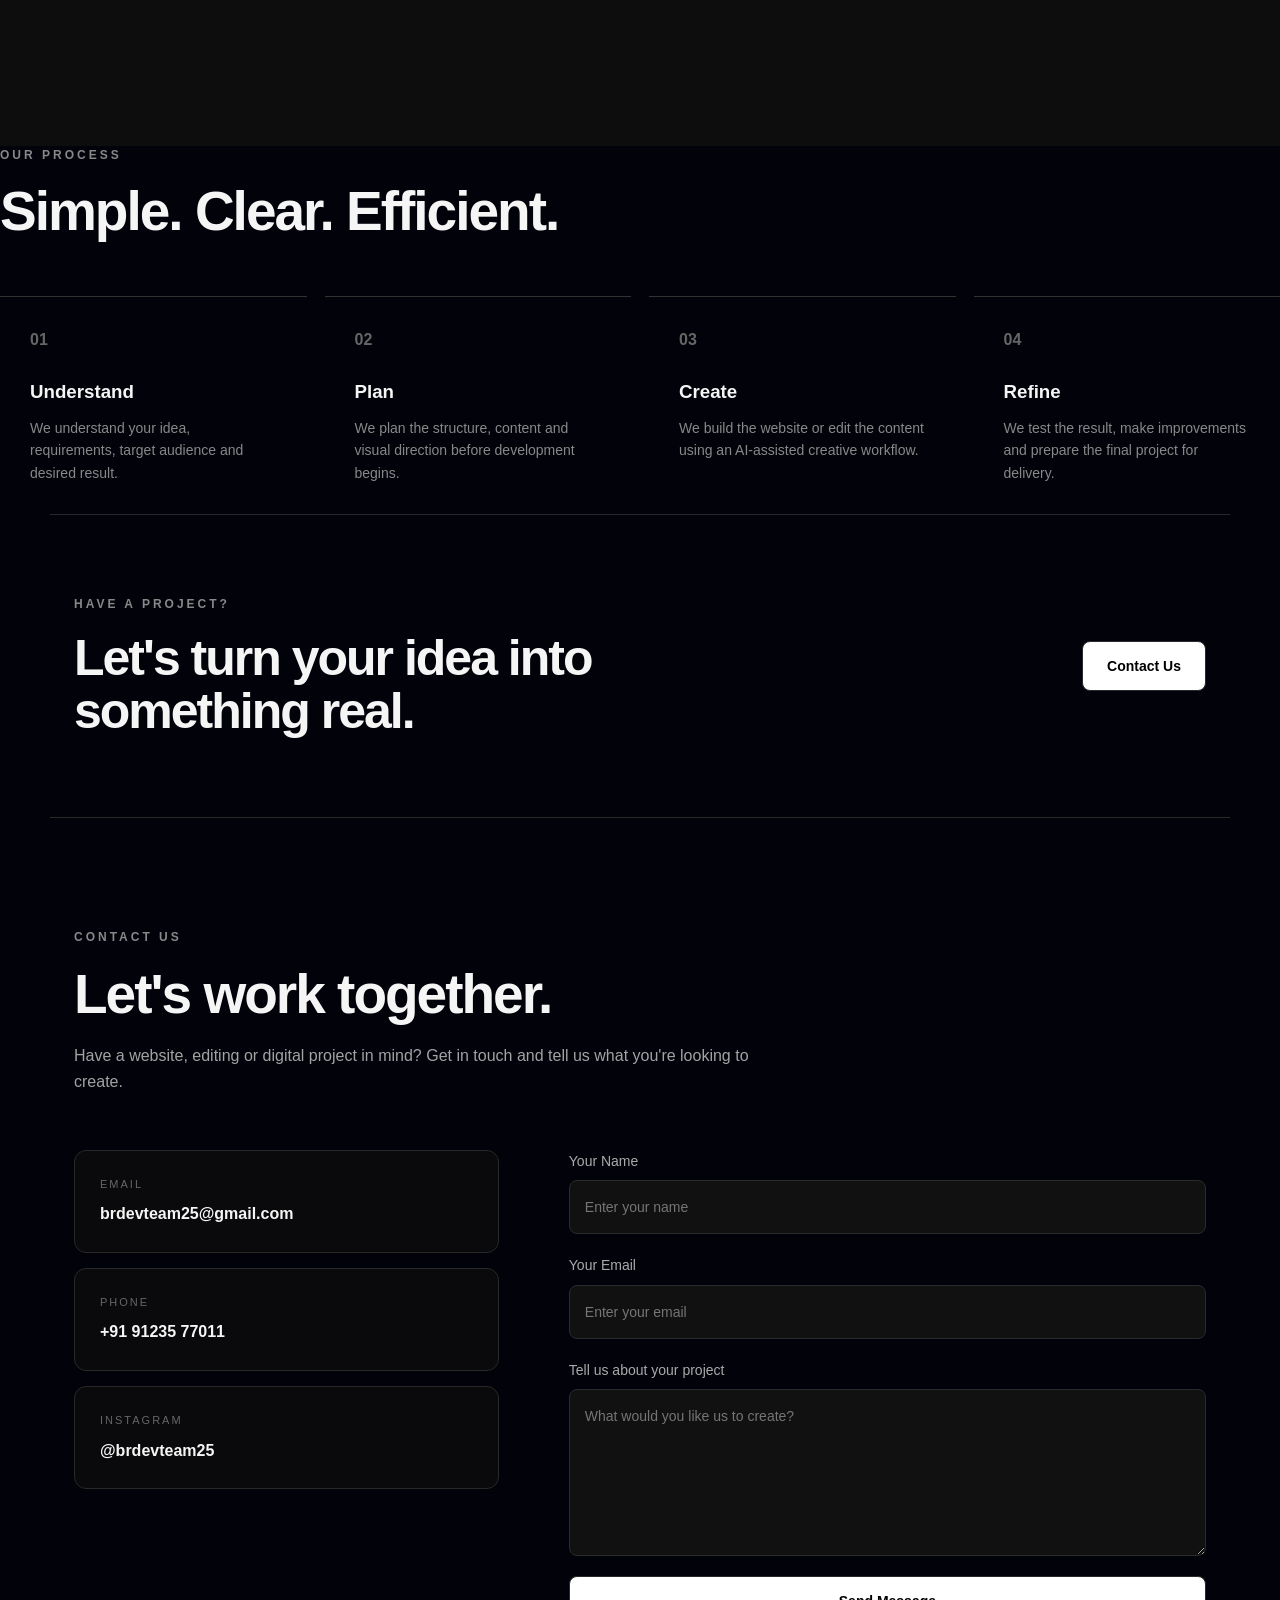
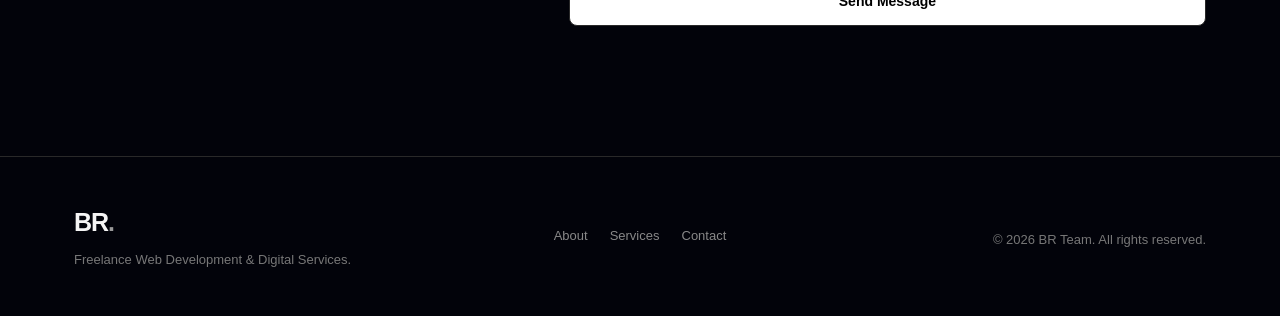
==== commit 8c2a0ab0: "Update index.html" ====
--- a/index.html
+++ b/index.html
@@ -84,7 +84,7 @@
 
 
     <!-- About -->
-    <img src="BR_logo_circle.png" alt="BR Team logo" style="float: right; width: 220px; margin: 0 0 20px 20px;">
+    <img src="BR_logo_circle.png" alt="BR Team logo" style="float: right; width: 190px; margin: 0 0 20px 20px;">
     <section class="section" id="about">
       <div class="section-heading">
         <p class="eyebrow">ABOUT US</p>
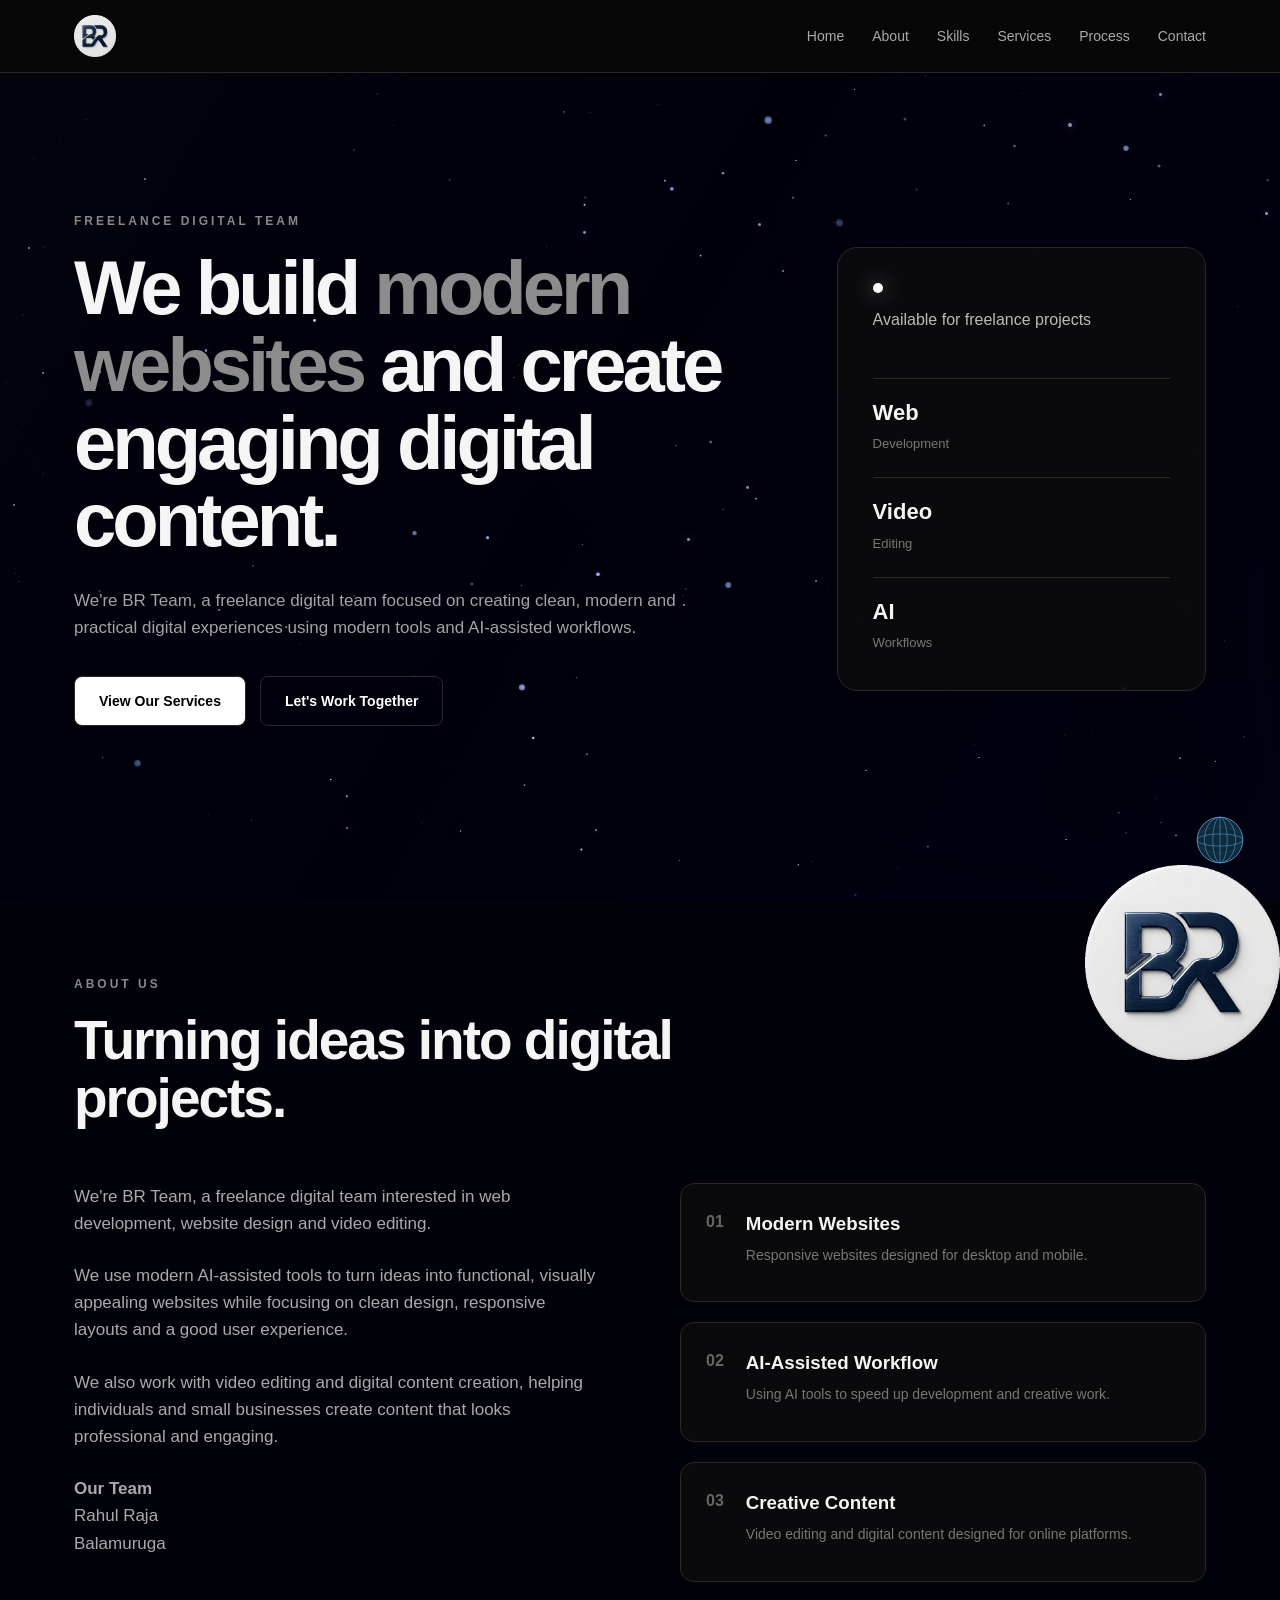
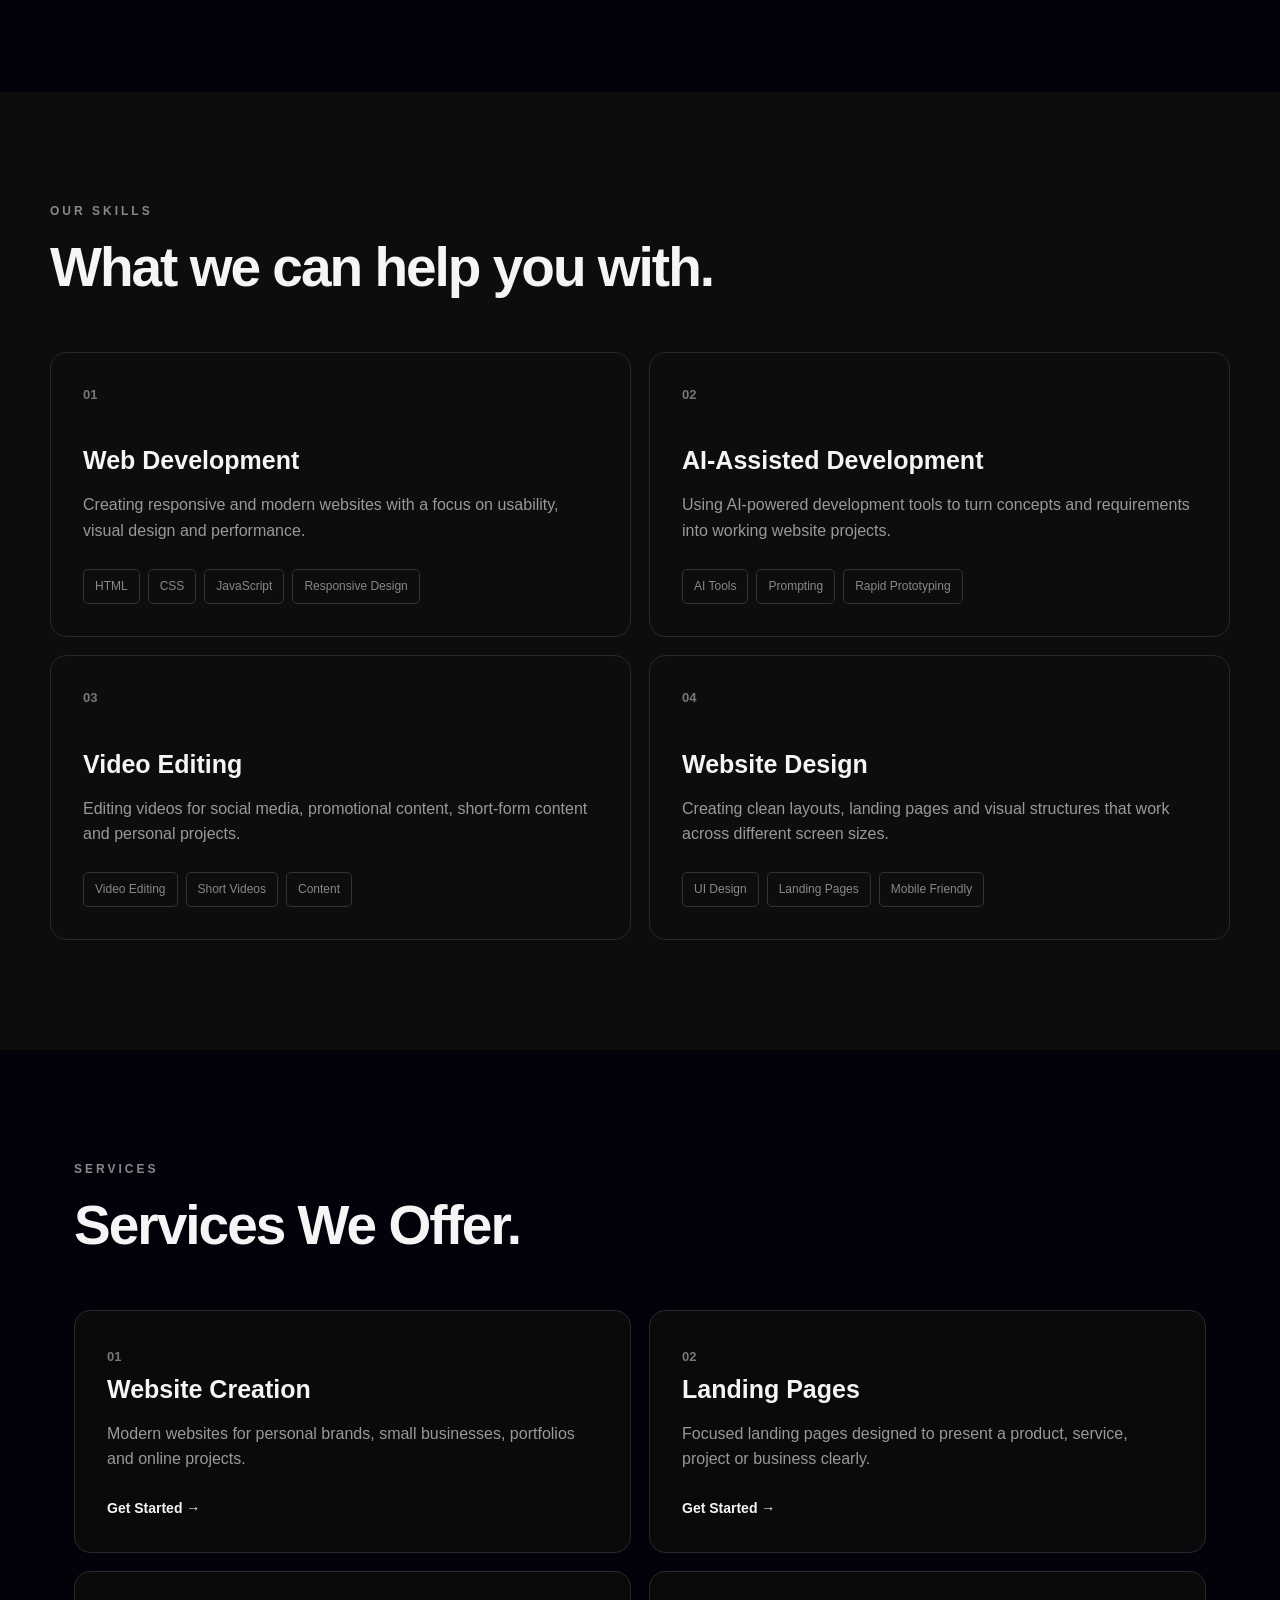
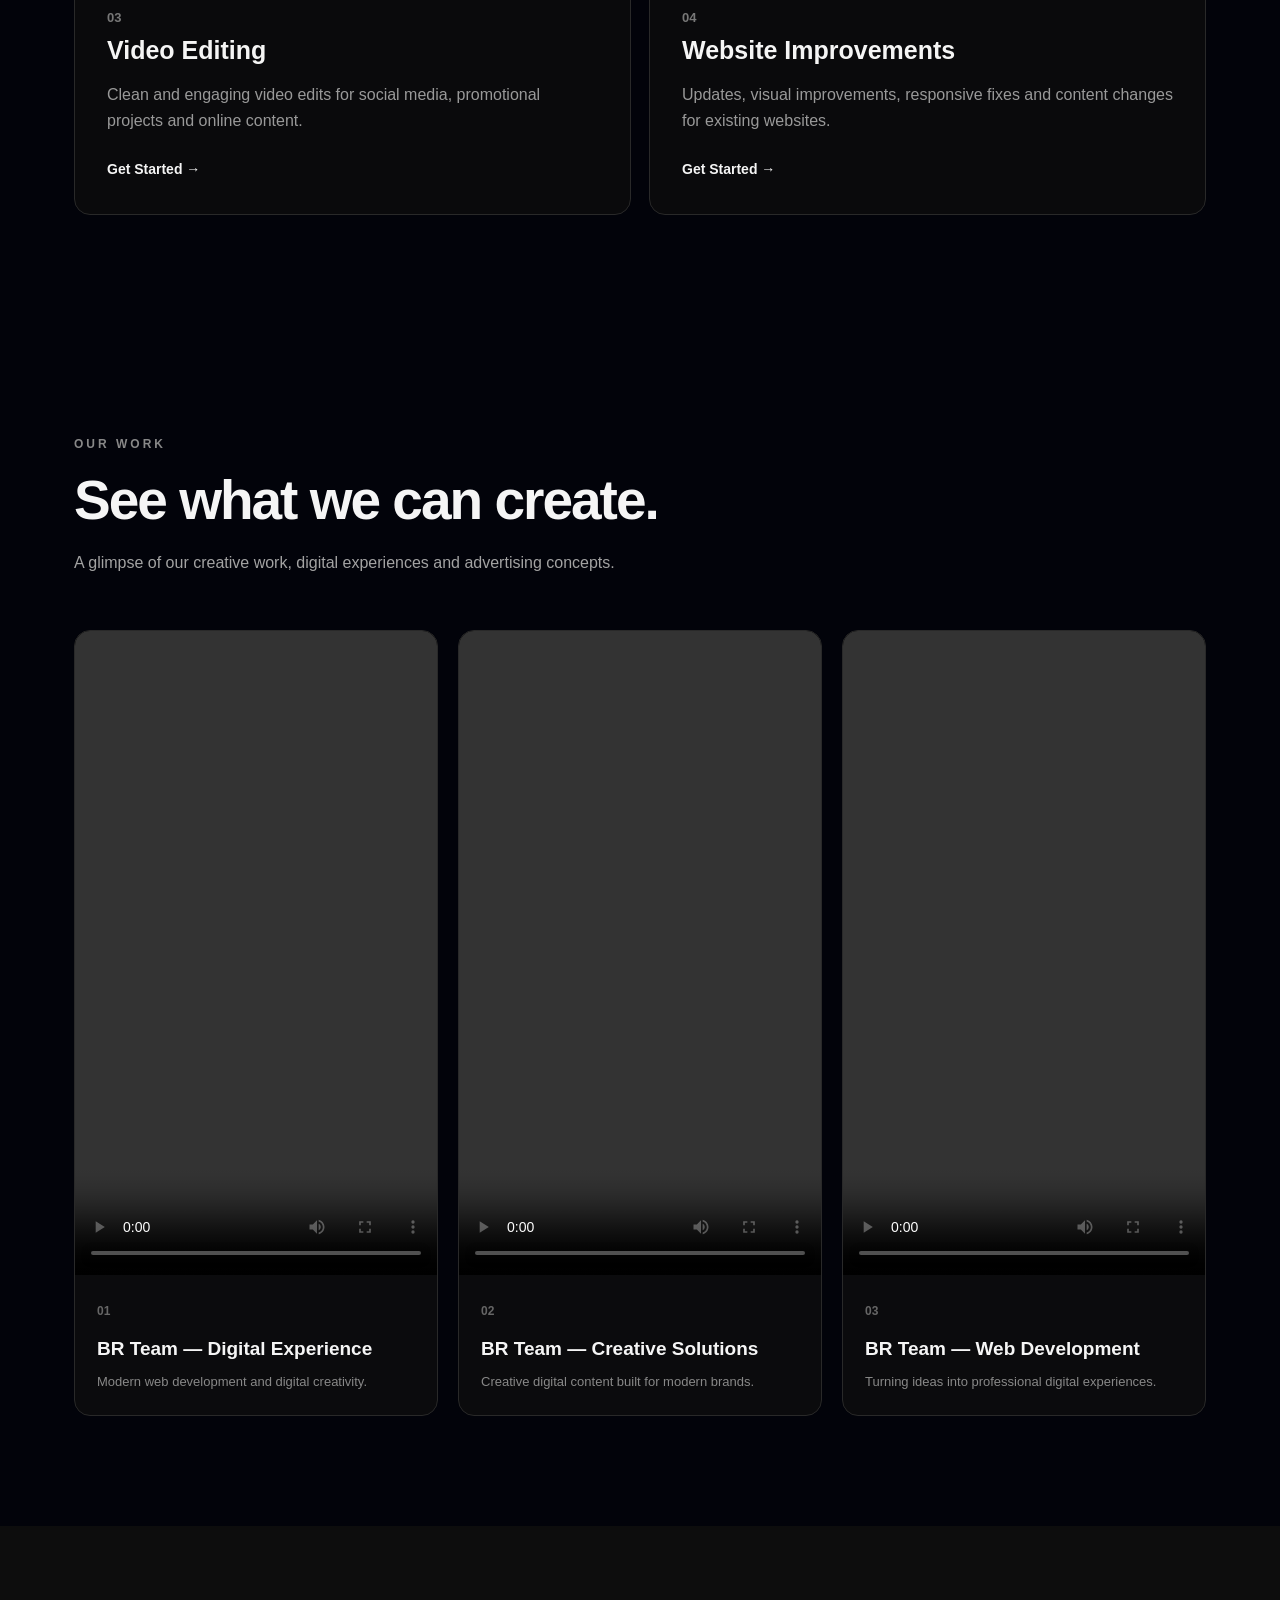
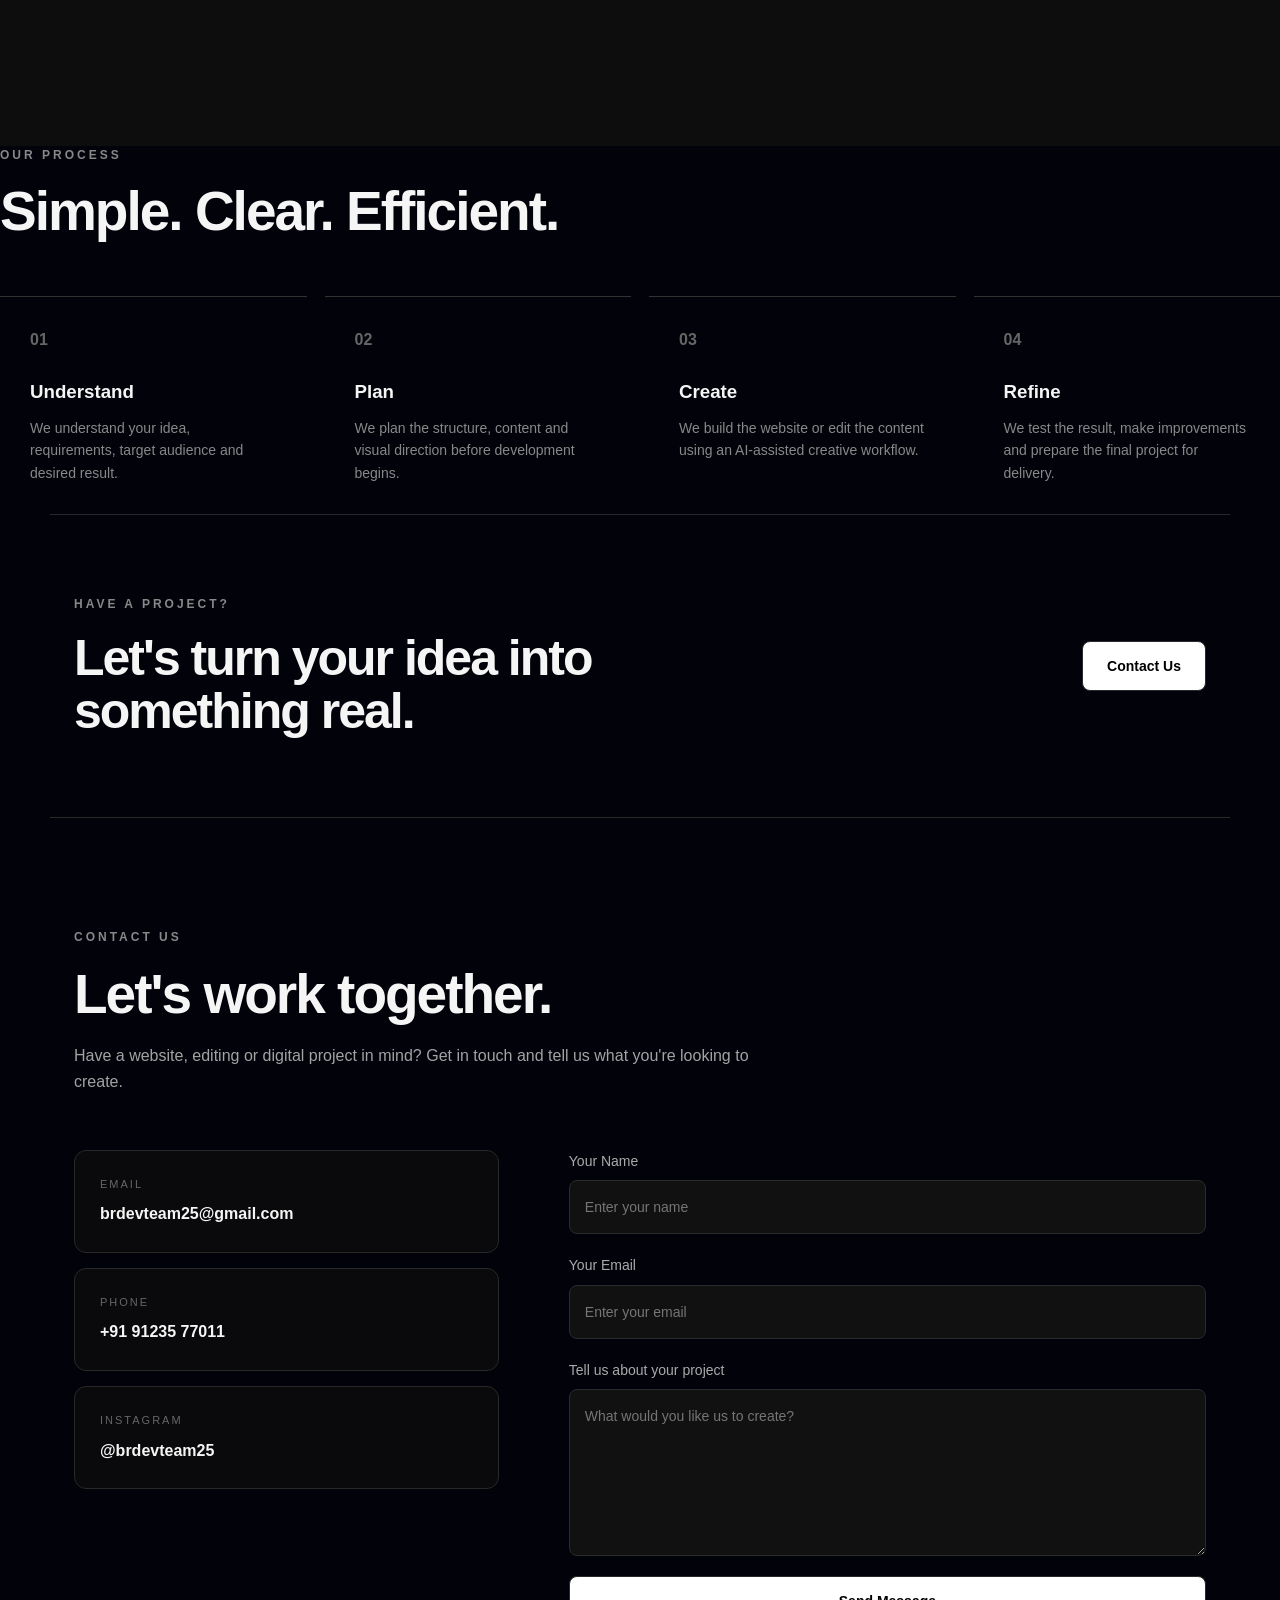
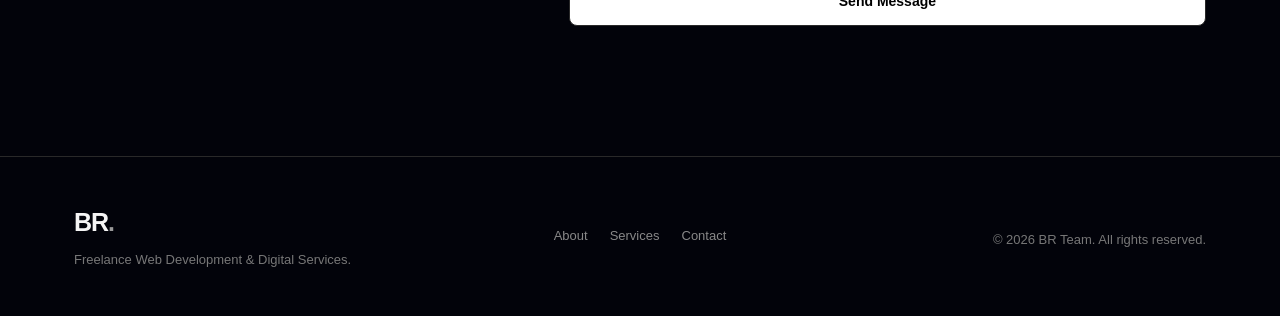
==== commit dc94b25f: "Update index.html" ====
--- a/index.html
+++ b/index.html
@@ -84,7 +84,7 @@
 
 
     <!-- About -->
-    <img src="BR_logo_circle.png" alt="BR Team logo" style="float: right; width: 190px; margin: 0 0 20px 20px;">
+    <img src="BR_logo_circle.png" alt="BR Team logo" style="float: right; width: 195px; margin: 0 0 40px 20px 20px;">
     <section class="section" id="about">
       <div class="section-heading">
         <p class="eyebrow">ABOUT US</p>
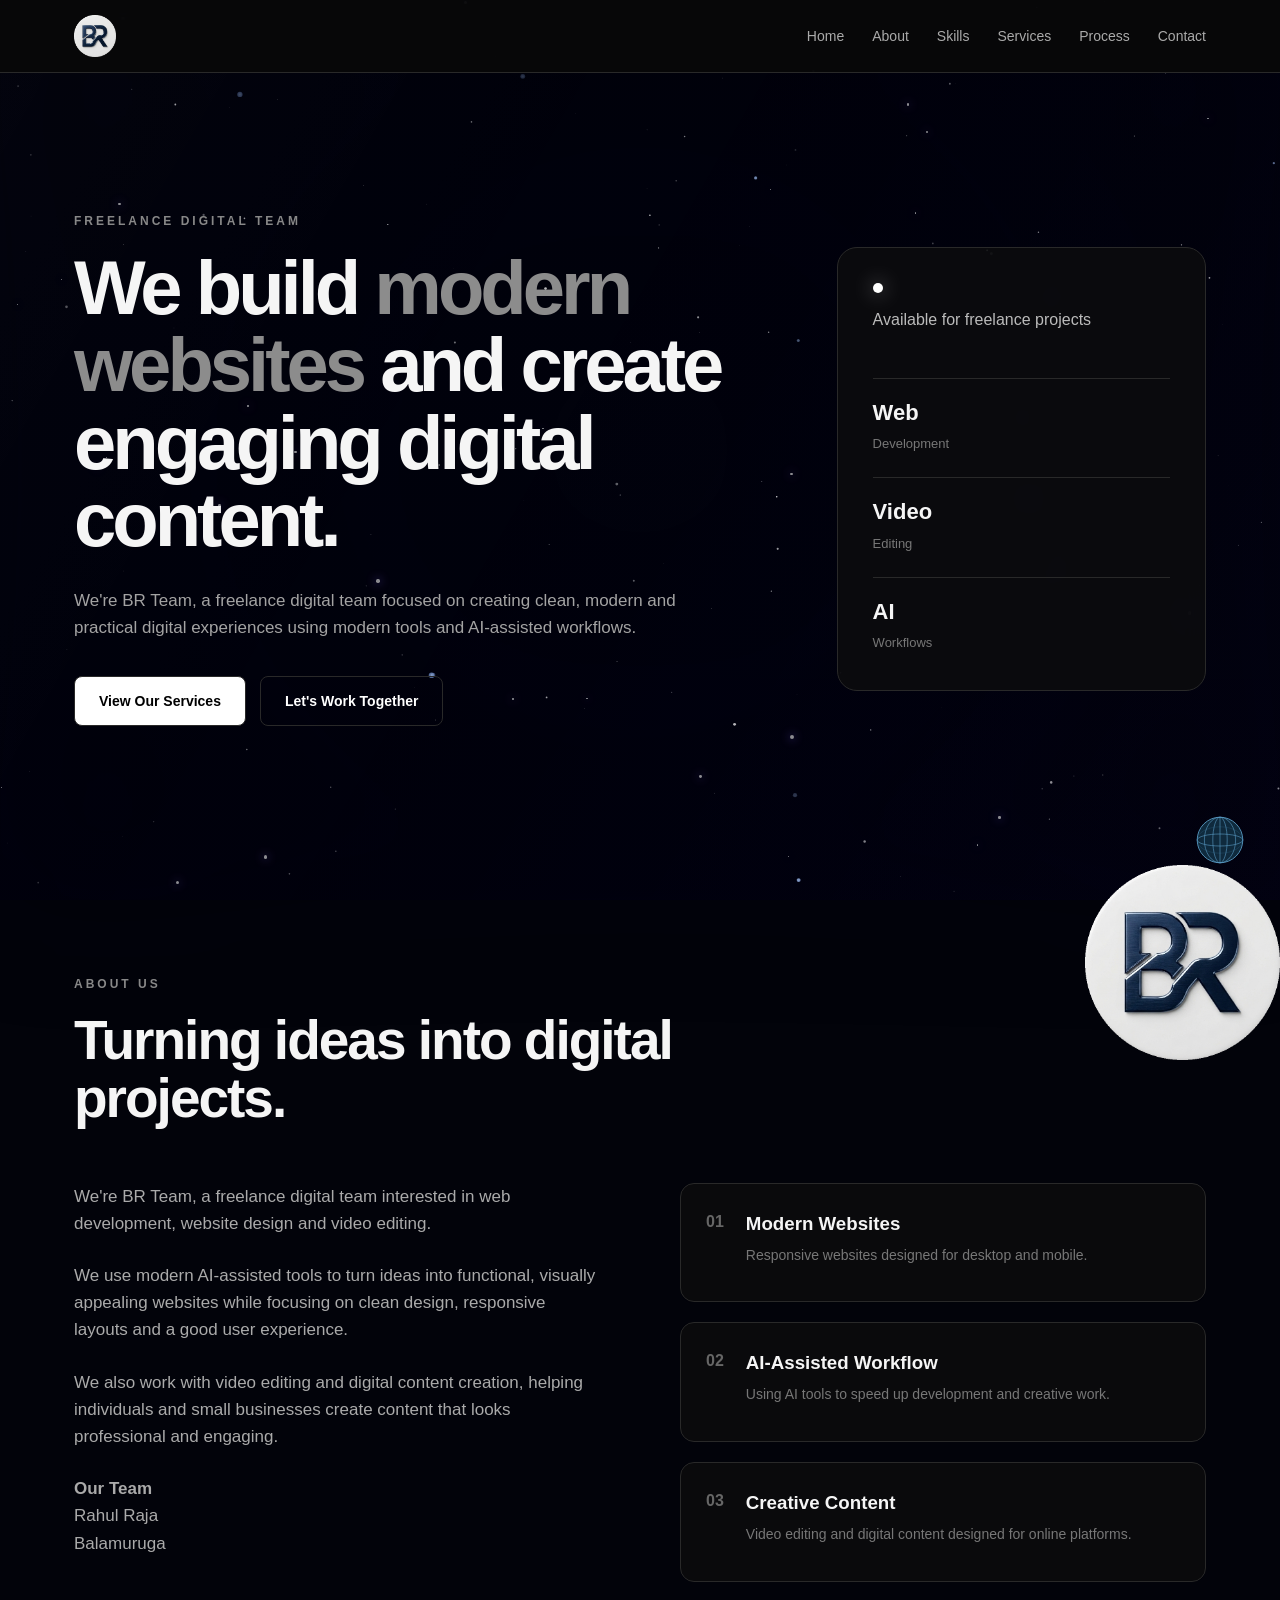
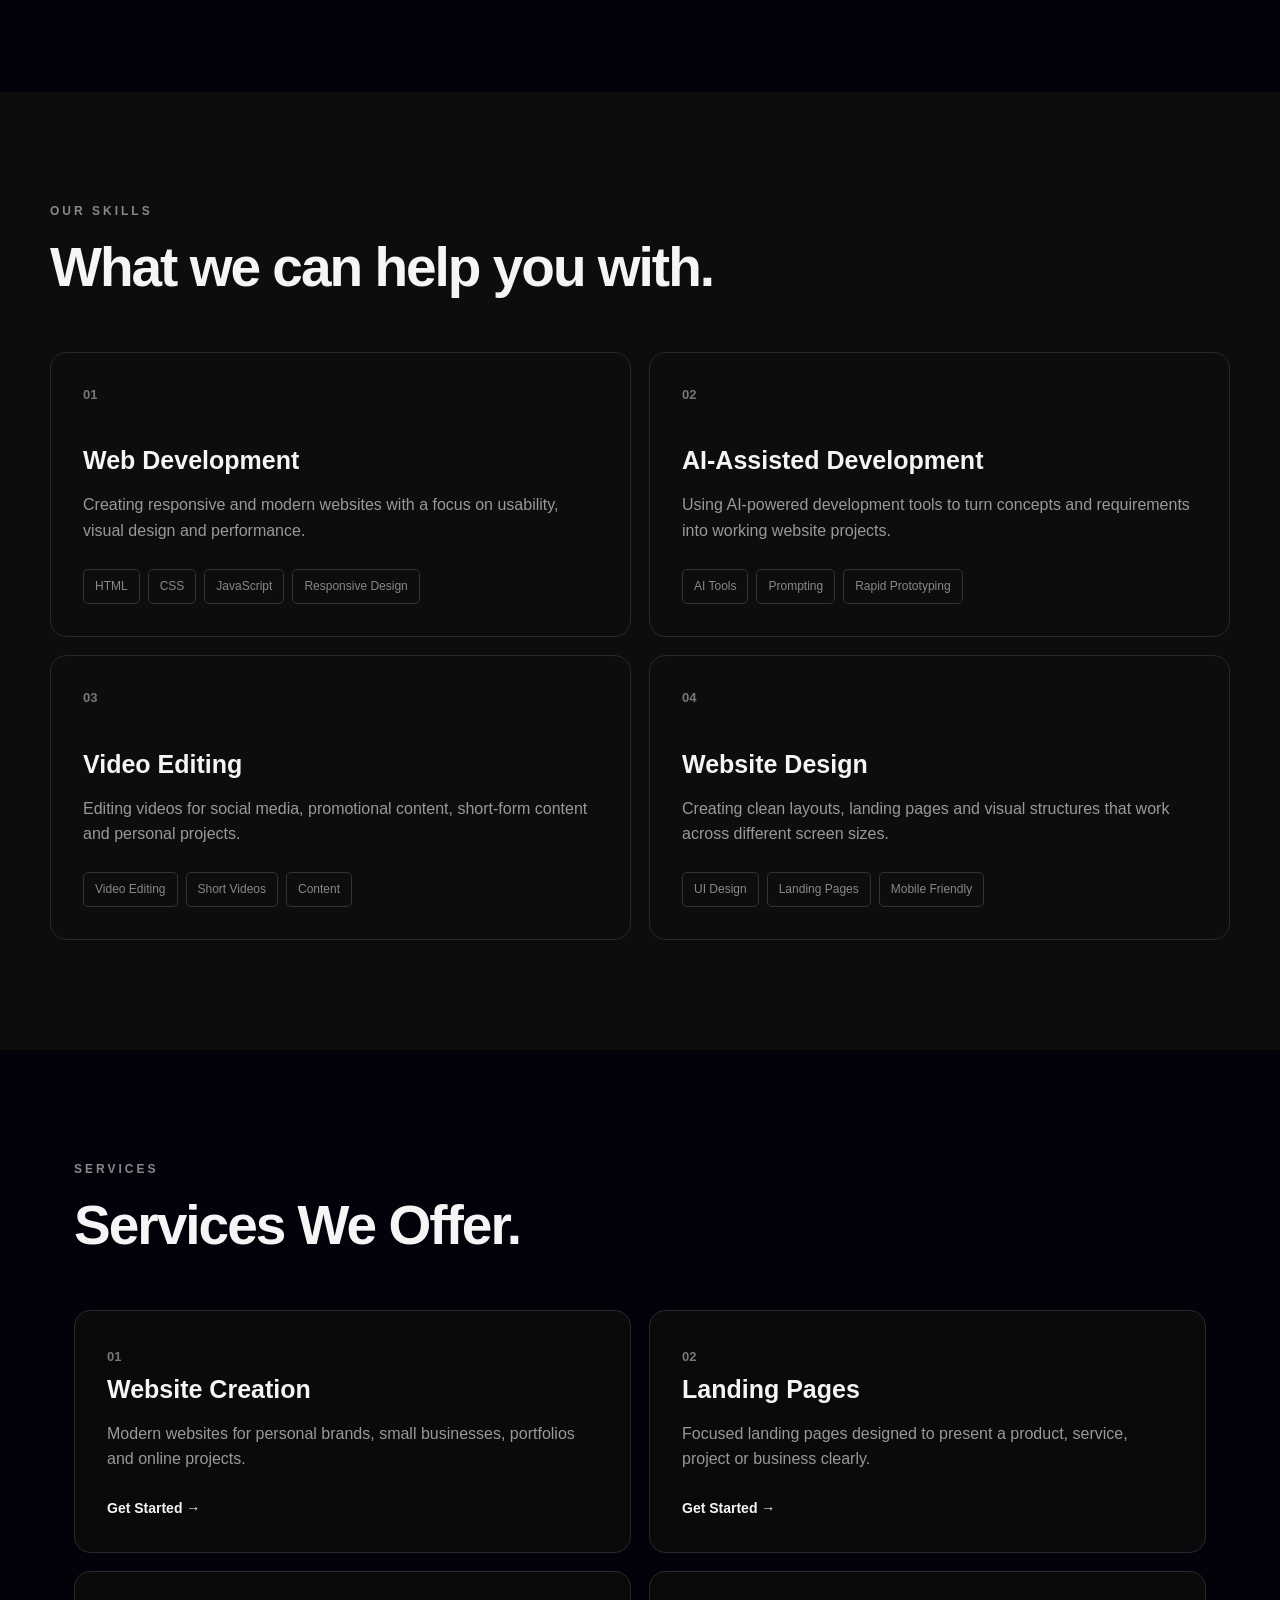
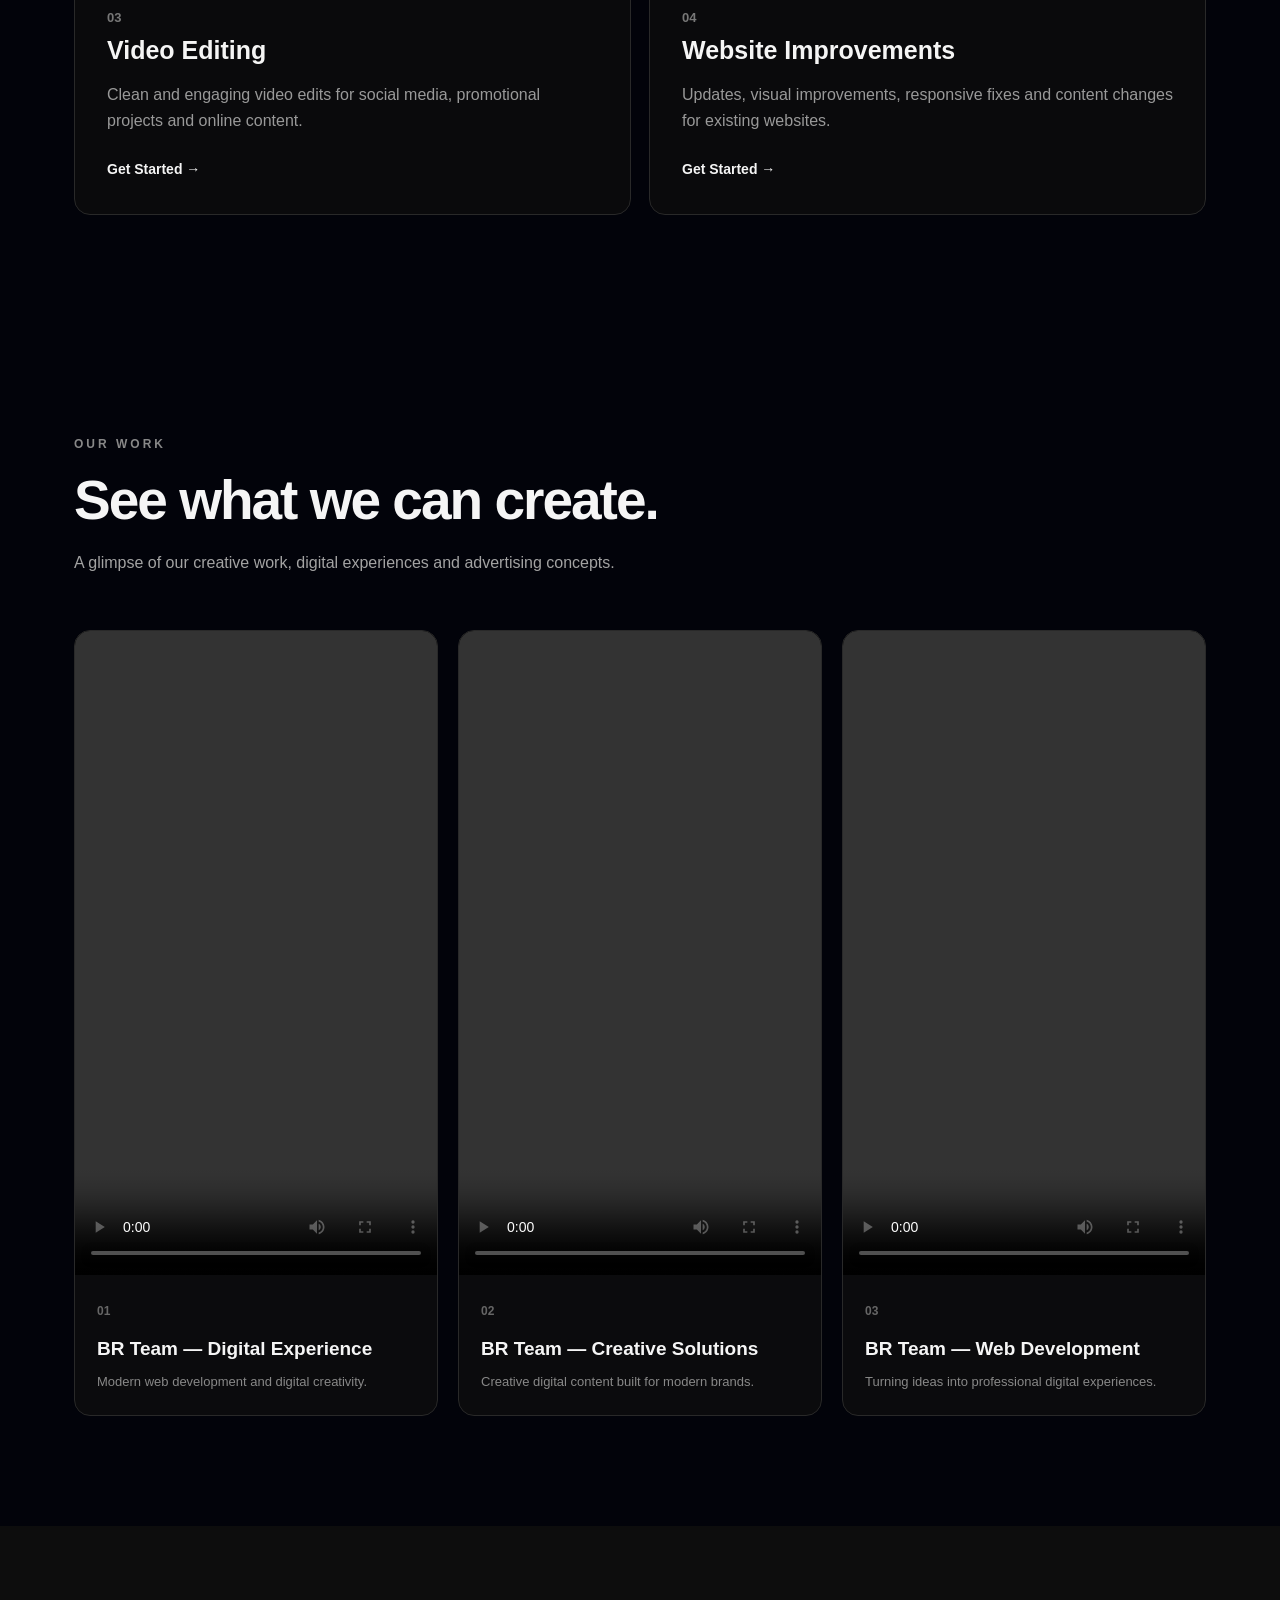
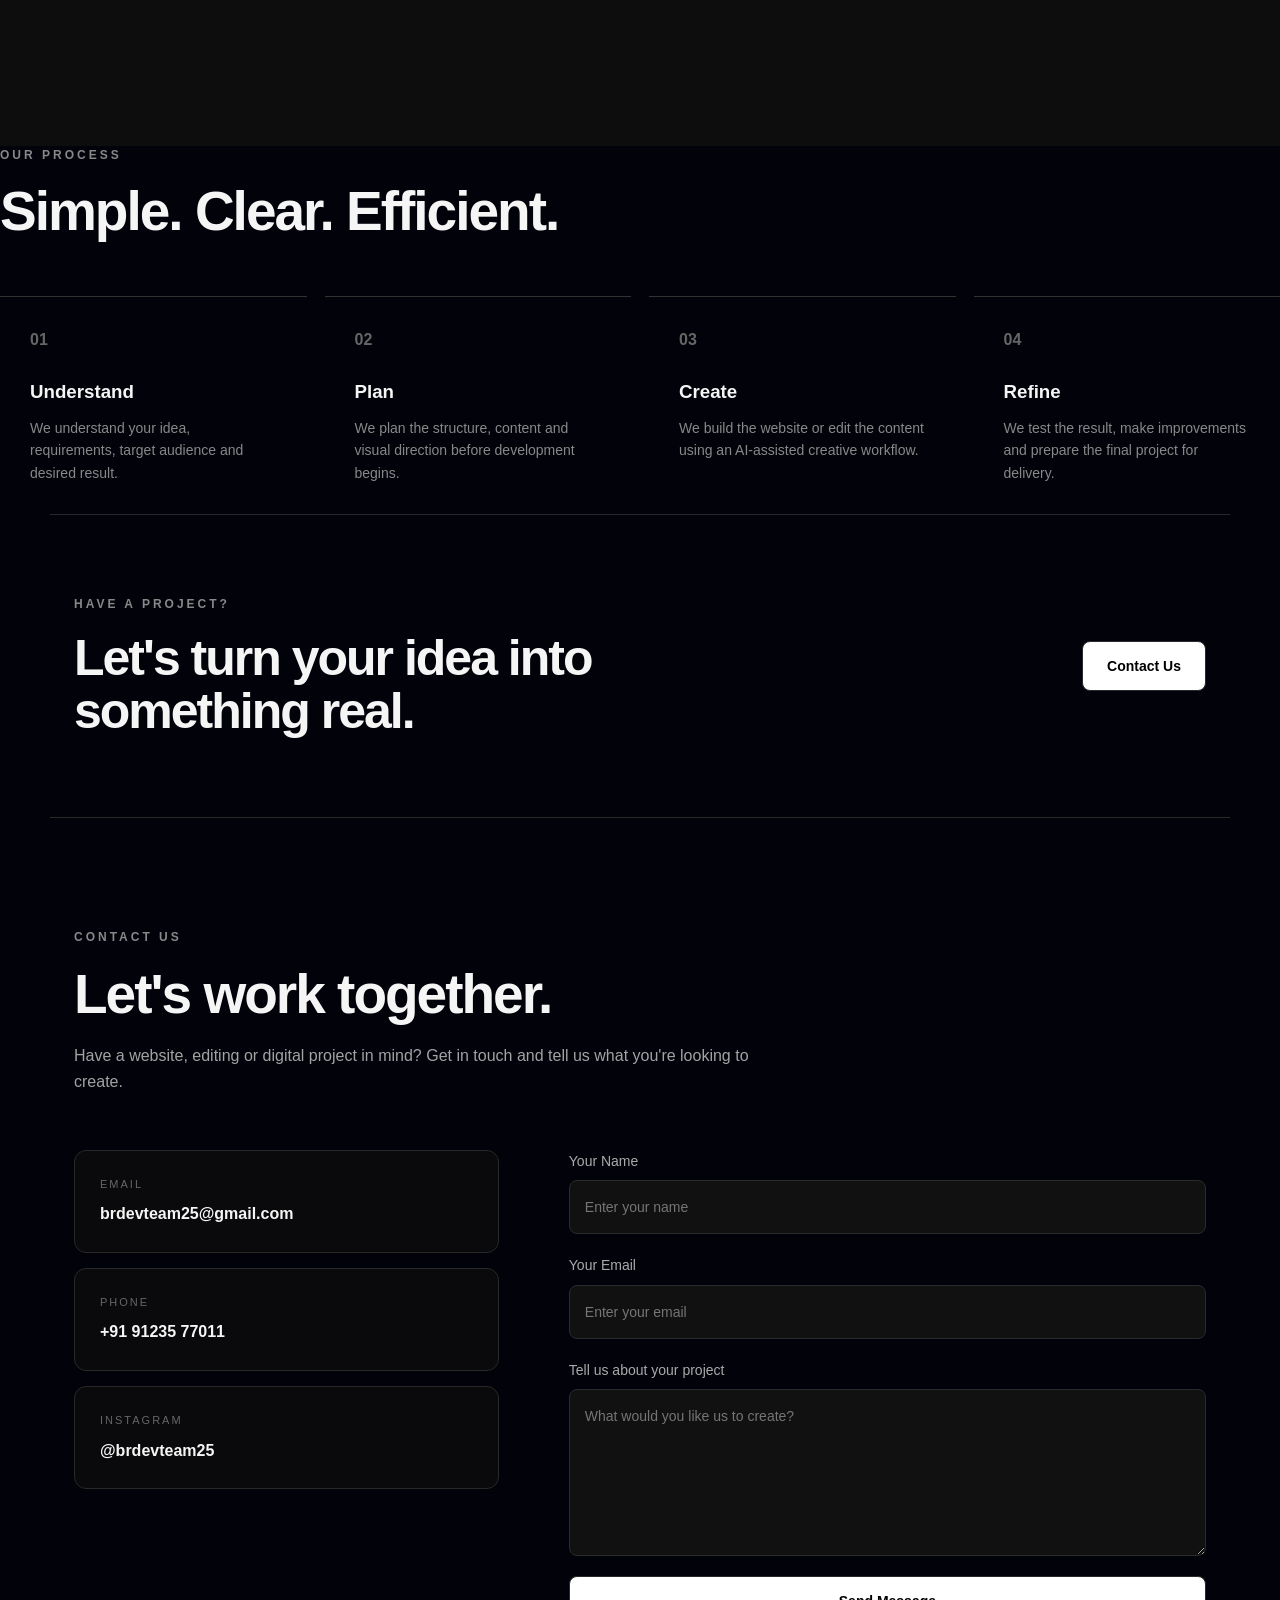
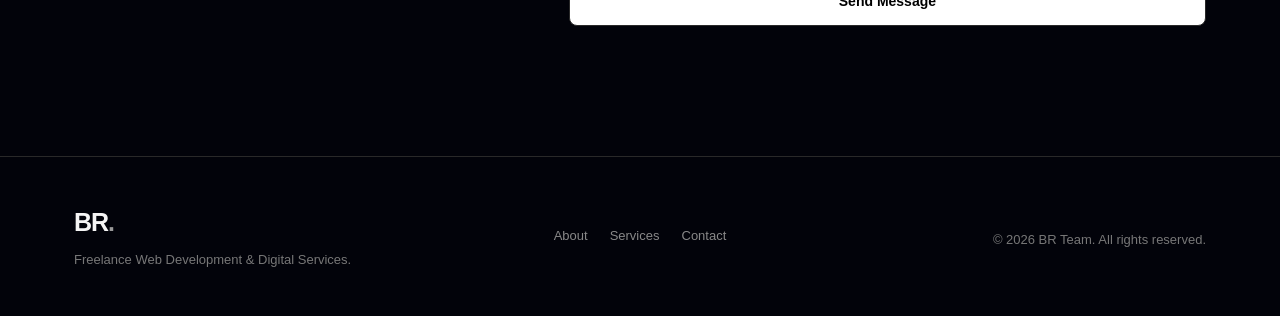
==== commit 78f21e76: "Update index.html" ====
--- a/index.html
+++ b/index.html
@@ -84,7 +84,7 @@
 
 
     <!-- About -->
-    <img src="BR_logo_circle.png" alt="BR Team logo" style="float: right; width: 195px; margin: 0 0 40px 20px 20px;">
+    <img src="BR_logo_circle.png" alt="BR Team logo" style="float: right; width: 195px; margin: 0 0 20px 20px 20px;">
     <section class="section" id="about">
       <div class="section-heading">
         <p class="eyebrow">ABOUT US</p>
@@ -648,7 +648,7 @@
 window.addEventListener('scroll', () => {
   const meridians = document.getElementById('meridians');
   const scrollPercent = (window.scrollY / (document.body.scrollHeight - window.innerHeight)) * 100;
-  const rotation = scrollPercent * 9.2;
+  const rotation = scrollPercent * 10.2;
   meridians.style.transformOrigin = '50px 50px';
   meridians.style.transform = `rotate(${rotation}deg)`;
 });
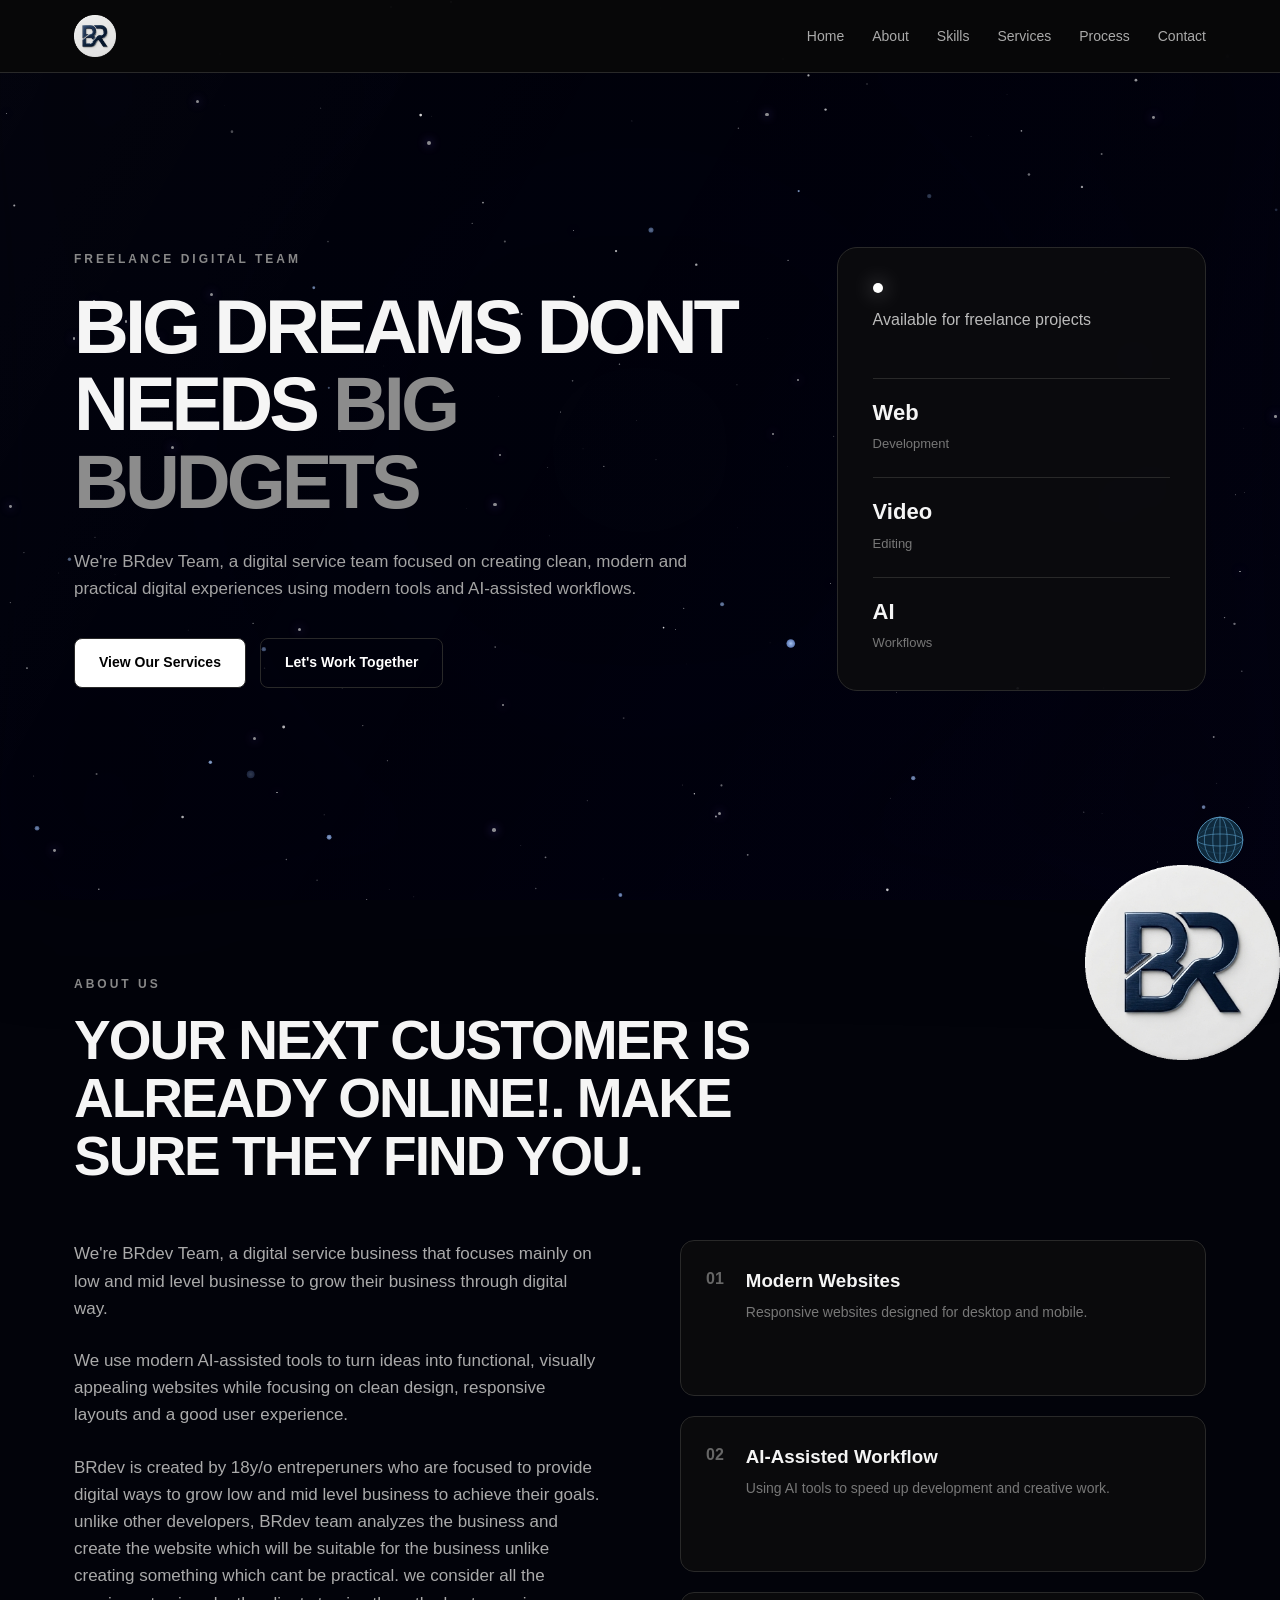
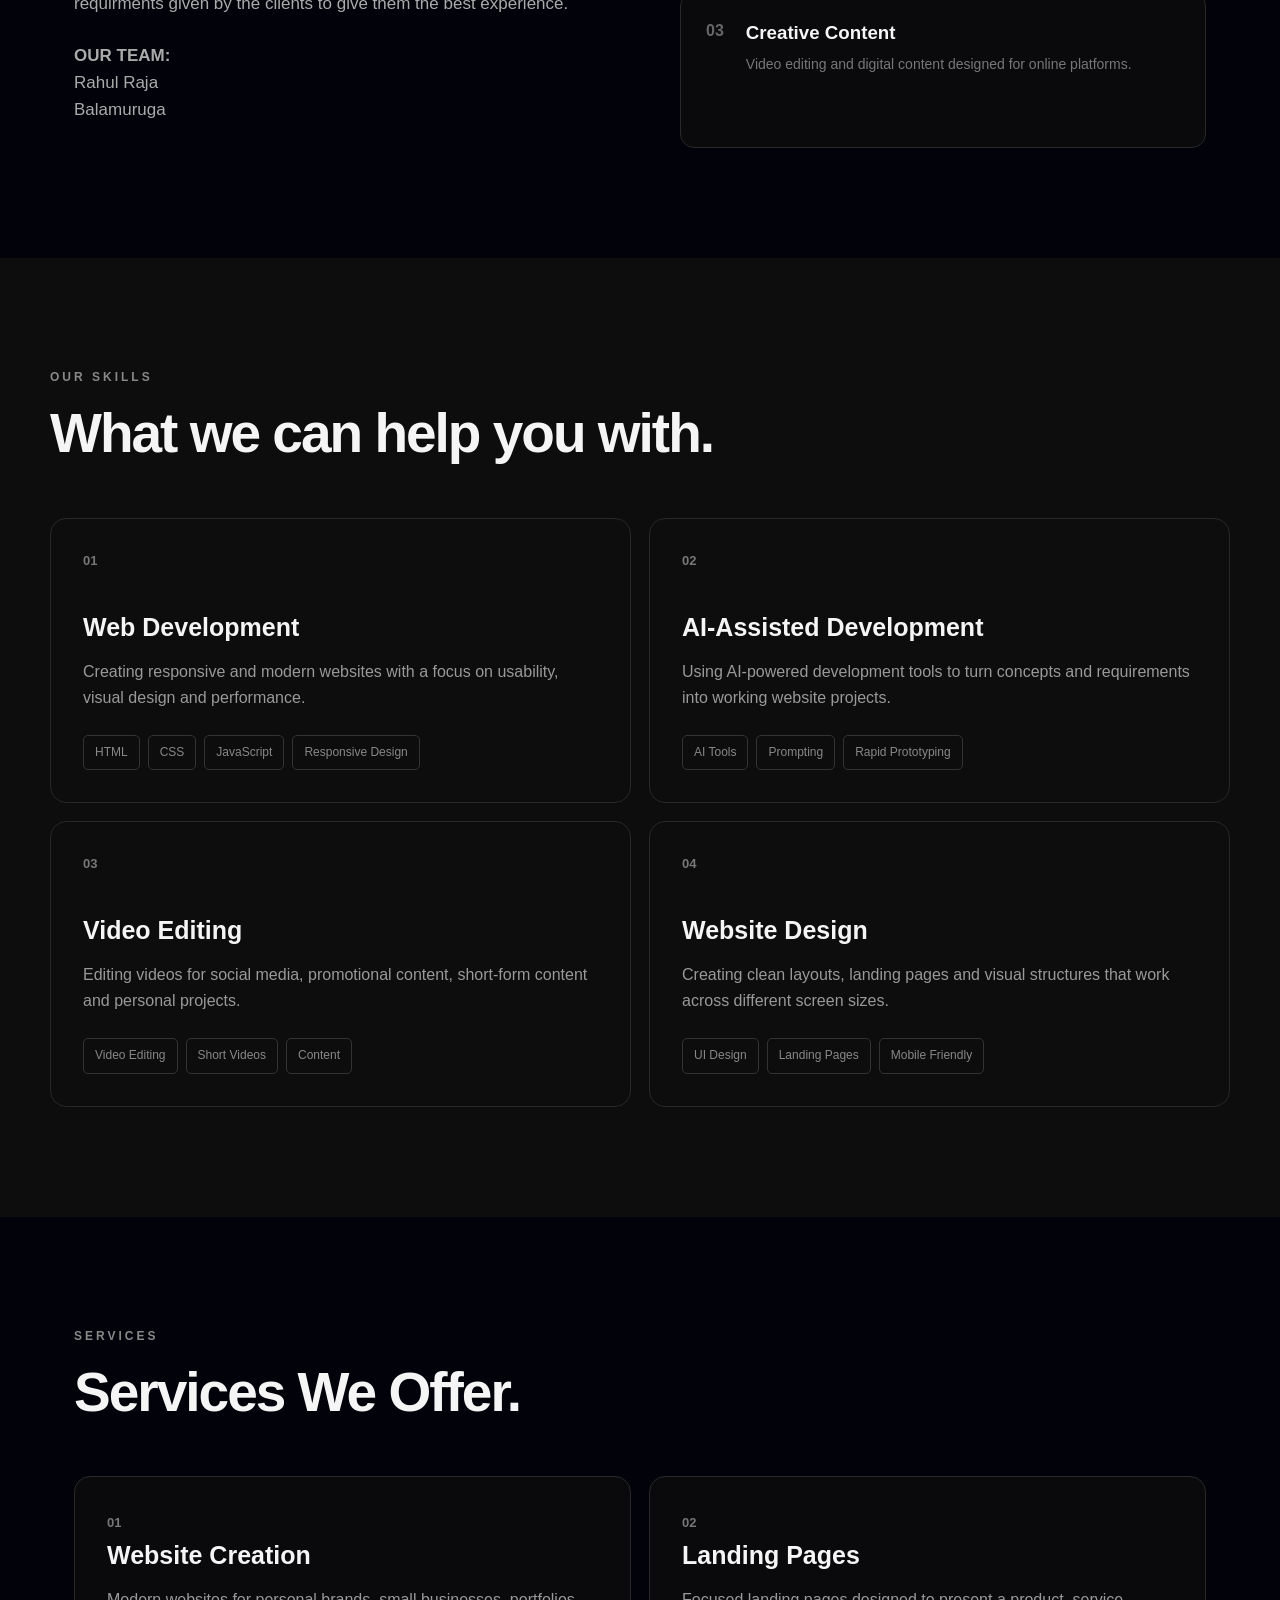
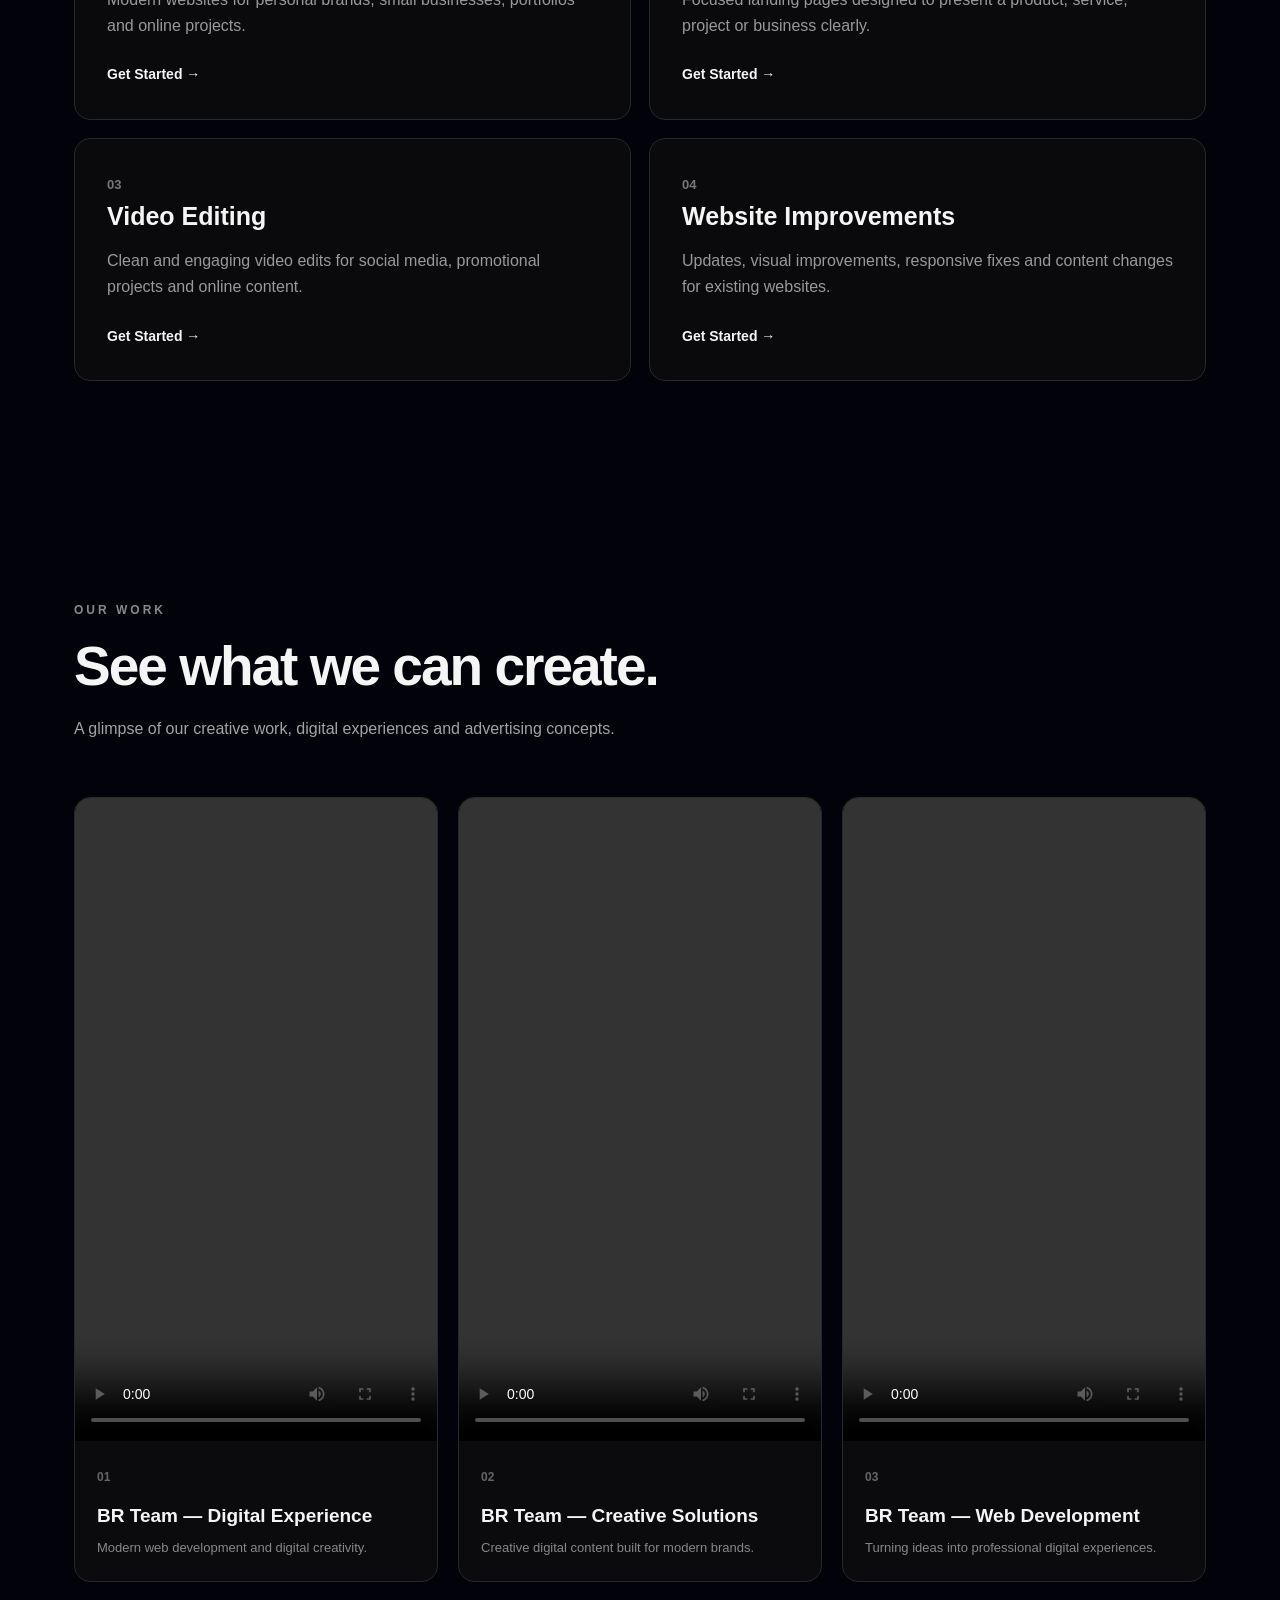
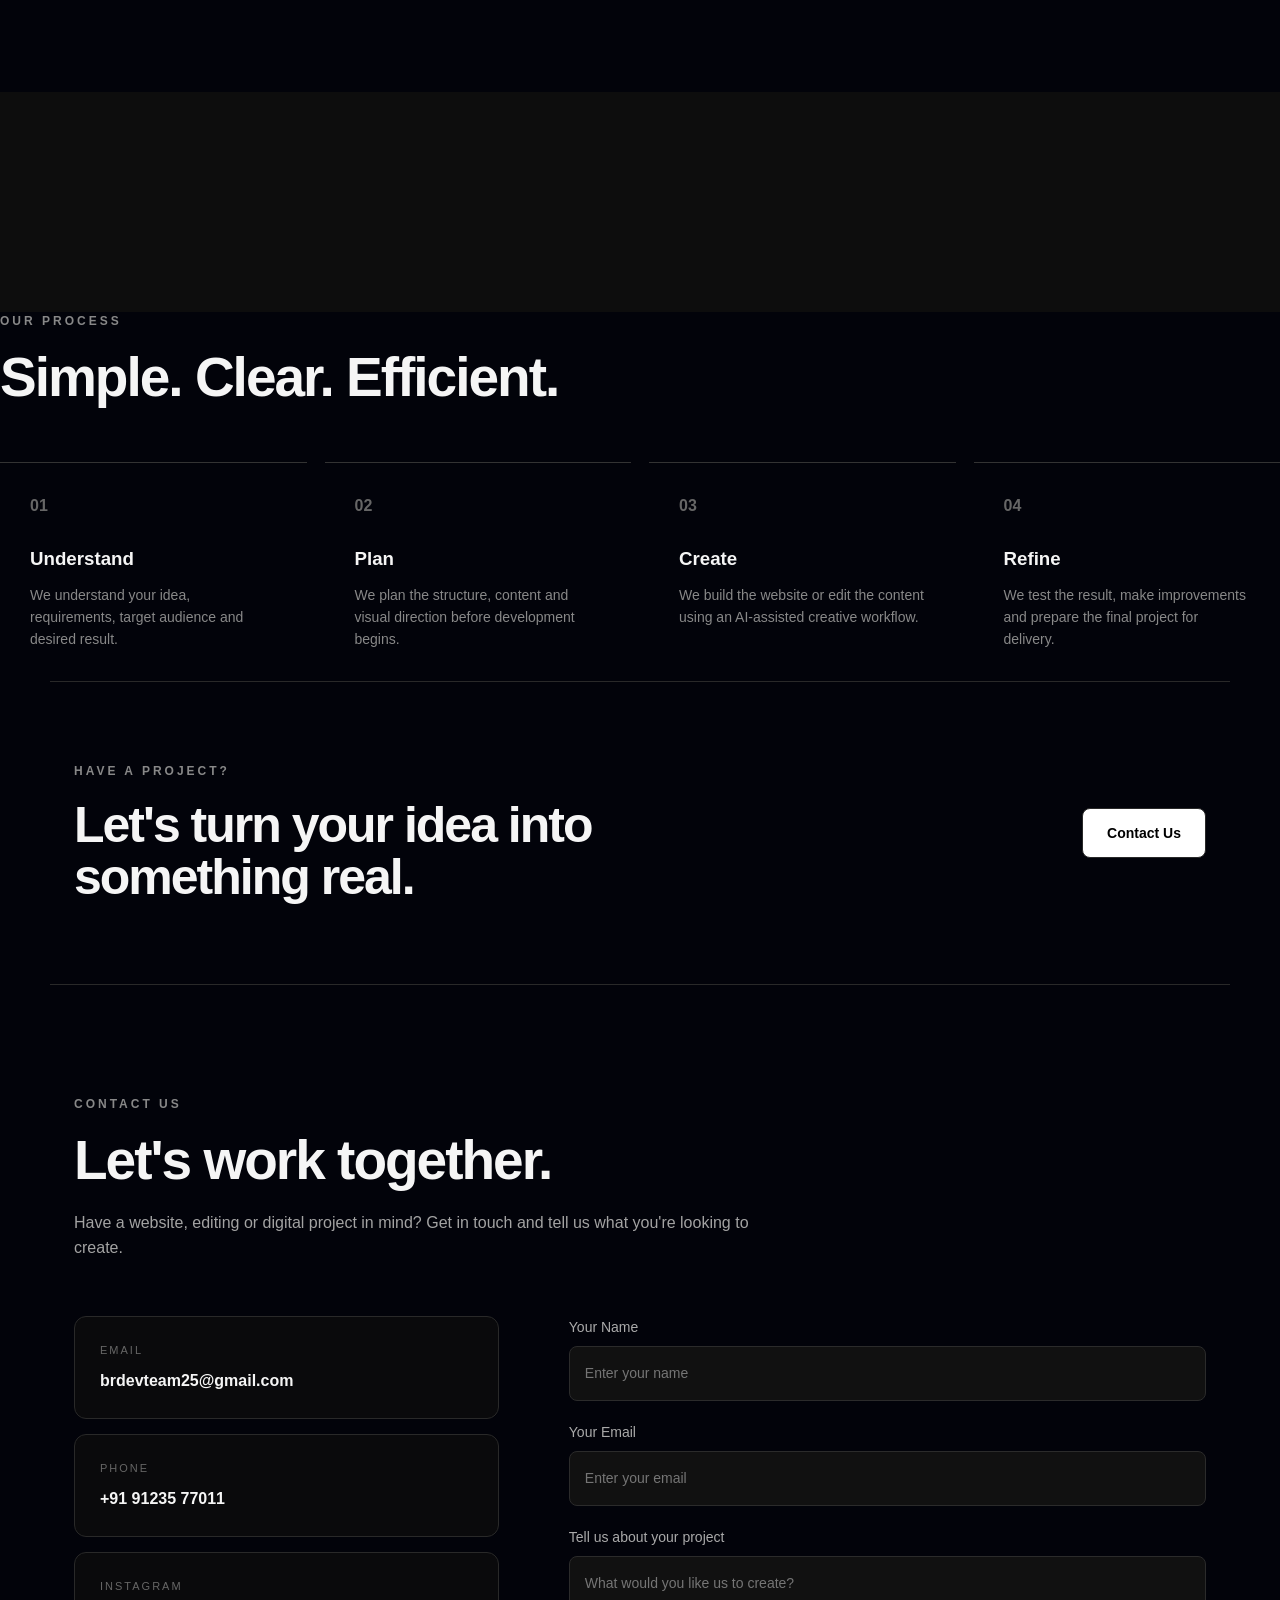
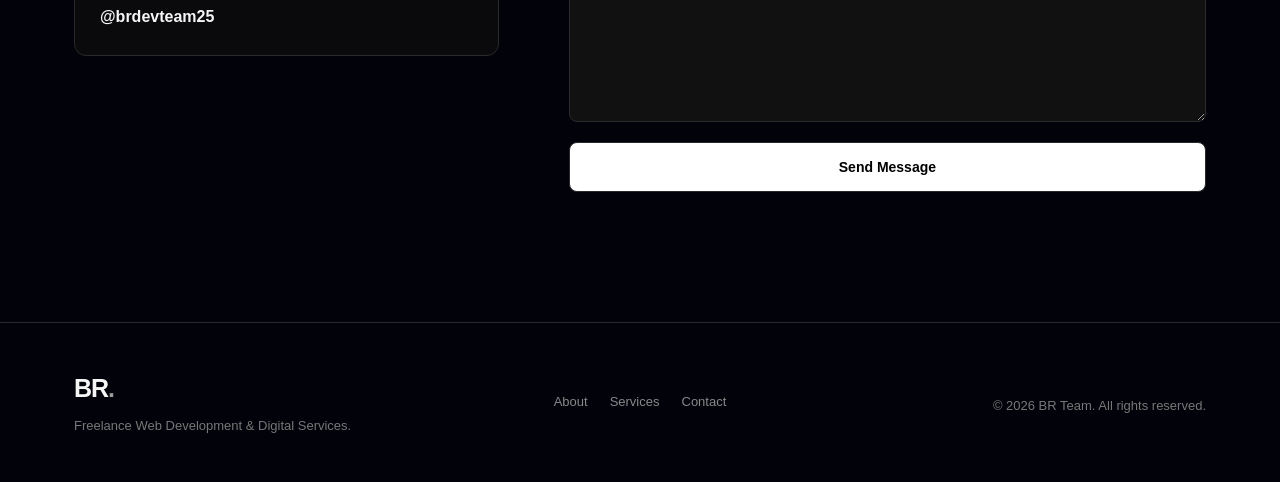
==== commit ddec06a4: "Update index.html" ====
--- a/index.html
+++ b/index.html
@@ -42,12 +42,12 @@
         <p class="eyebrow">FREELANCE DIGITAL TEAM</p>
 
         <h1>
-          We build <span>modern websites</span>
-          and create engaging digital content.
+          BIG DREAMS DONT NEEDS
+          <SPAN>BIG BUDGETS</SPAN>
         </h1>
 
         <p class="hero-text">
-          We're BR Team, a freelance digital team focused on creating
+          We're BRdev Team, a digital service team focused on creating
           clean, modern and practical digital experiences using modern
           tools and AI-assisted workflows.
         </p>
@@ -88,15 +88,16 @@
     <section class="section" id="about">
       <div class="section-heading">
         <p class="eyebrow">ABOUT US</p>
-        <h2>Turning ideas into digital projects.</h2>
+        <h2>YOUR NEXT CUSTOMER IS ALREADY ONLINE!.
+              MAKE SURE THEY FIND YOU.</h2>
       </div>
 
       <div class="about-grid">
 
         <div class="about-text">
           <p>
-            We're BR Team, a freelance digital team interested in
-            web development, website design and video editing.
+            We're BRdev Team, a digital service business that focuses mainly on low and 
+            mid level businesse to grow their business through digital way.
           </p>
 
           <p>
@@ -106,13 +107,16 @@
           </p>
 
           <p>
-            We also work with video editing and digital content creation,
-            helping individuals and small businesses create content that
-            looks professional and engaging.
-          </p>
-
-          <p>
-            <strong>Our Team</strong><br>
+            BRdev is created by 18y/o entreperuners who are focused to provide 
+            digital ways to grow low and mid level business to achieve their goals.
+            unlike other developers, BRdev team analyzes the business and create the 
+            website which will be suitable for the business unlike creating something
+            which cant be practical. we consider all the requirments given by the 
+            clients to give them the best experience.
+          </p>
+
+          <p>
+            <strong>OUR TEAM:</strong><br>
             Rahul Raja<br>
             Balamuruga
           </p>
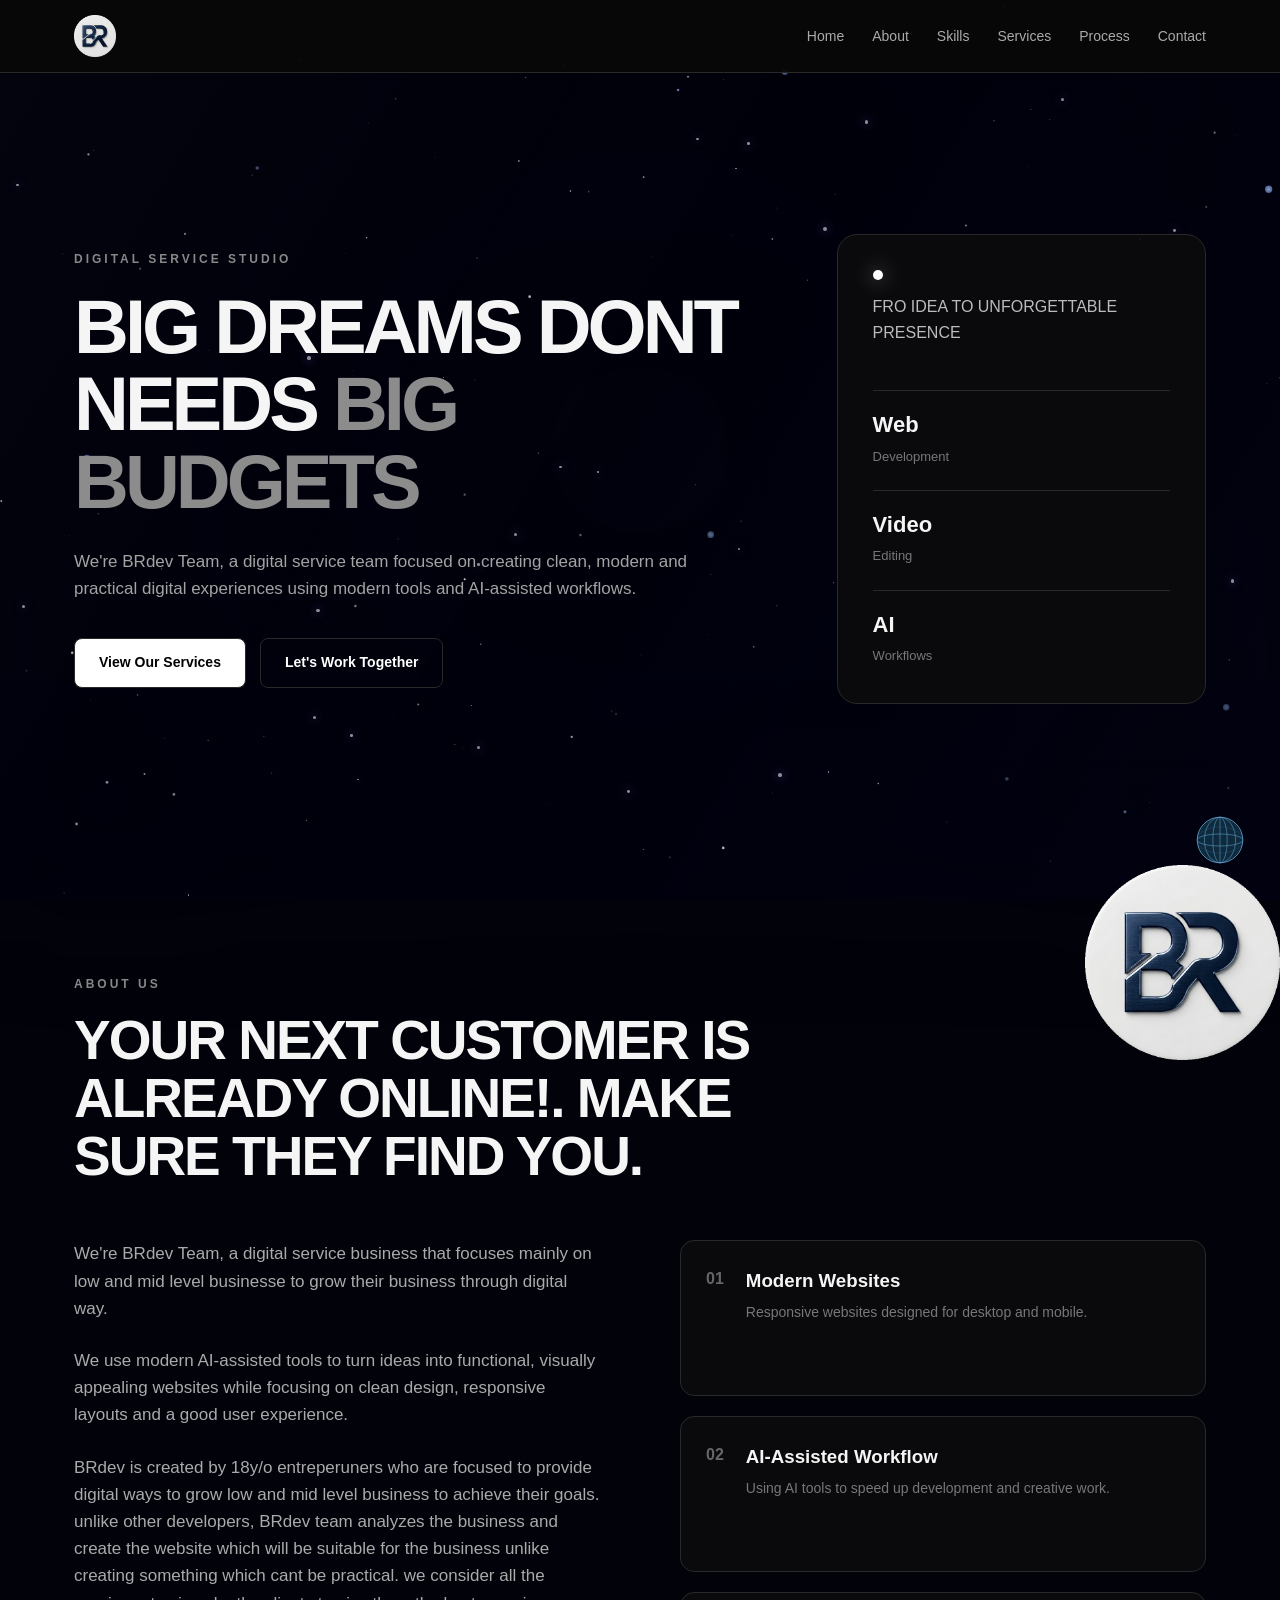
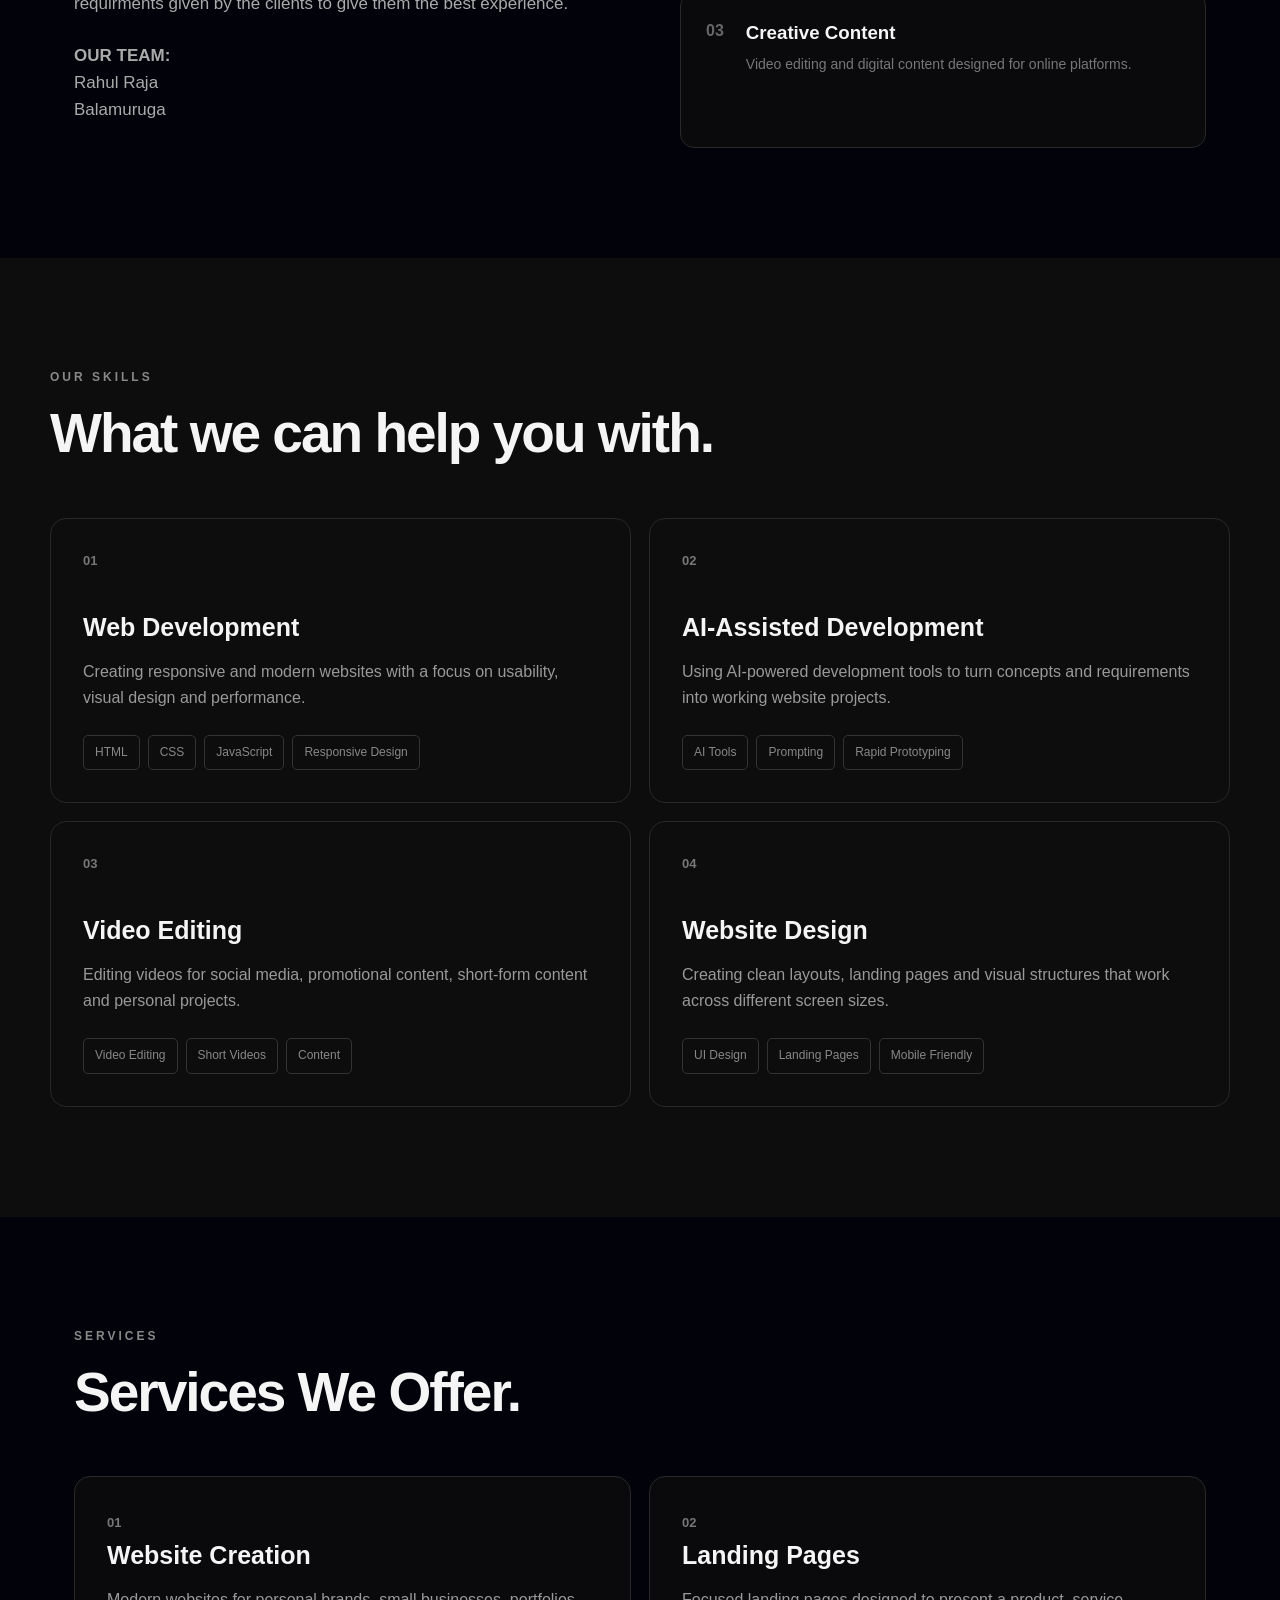
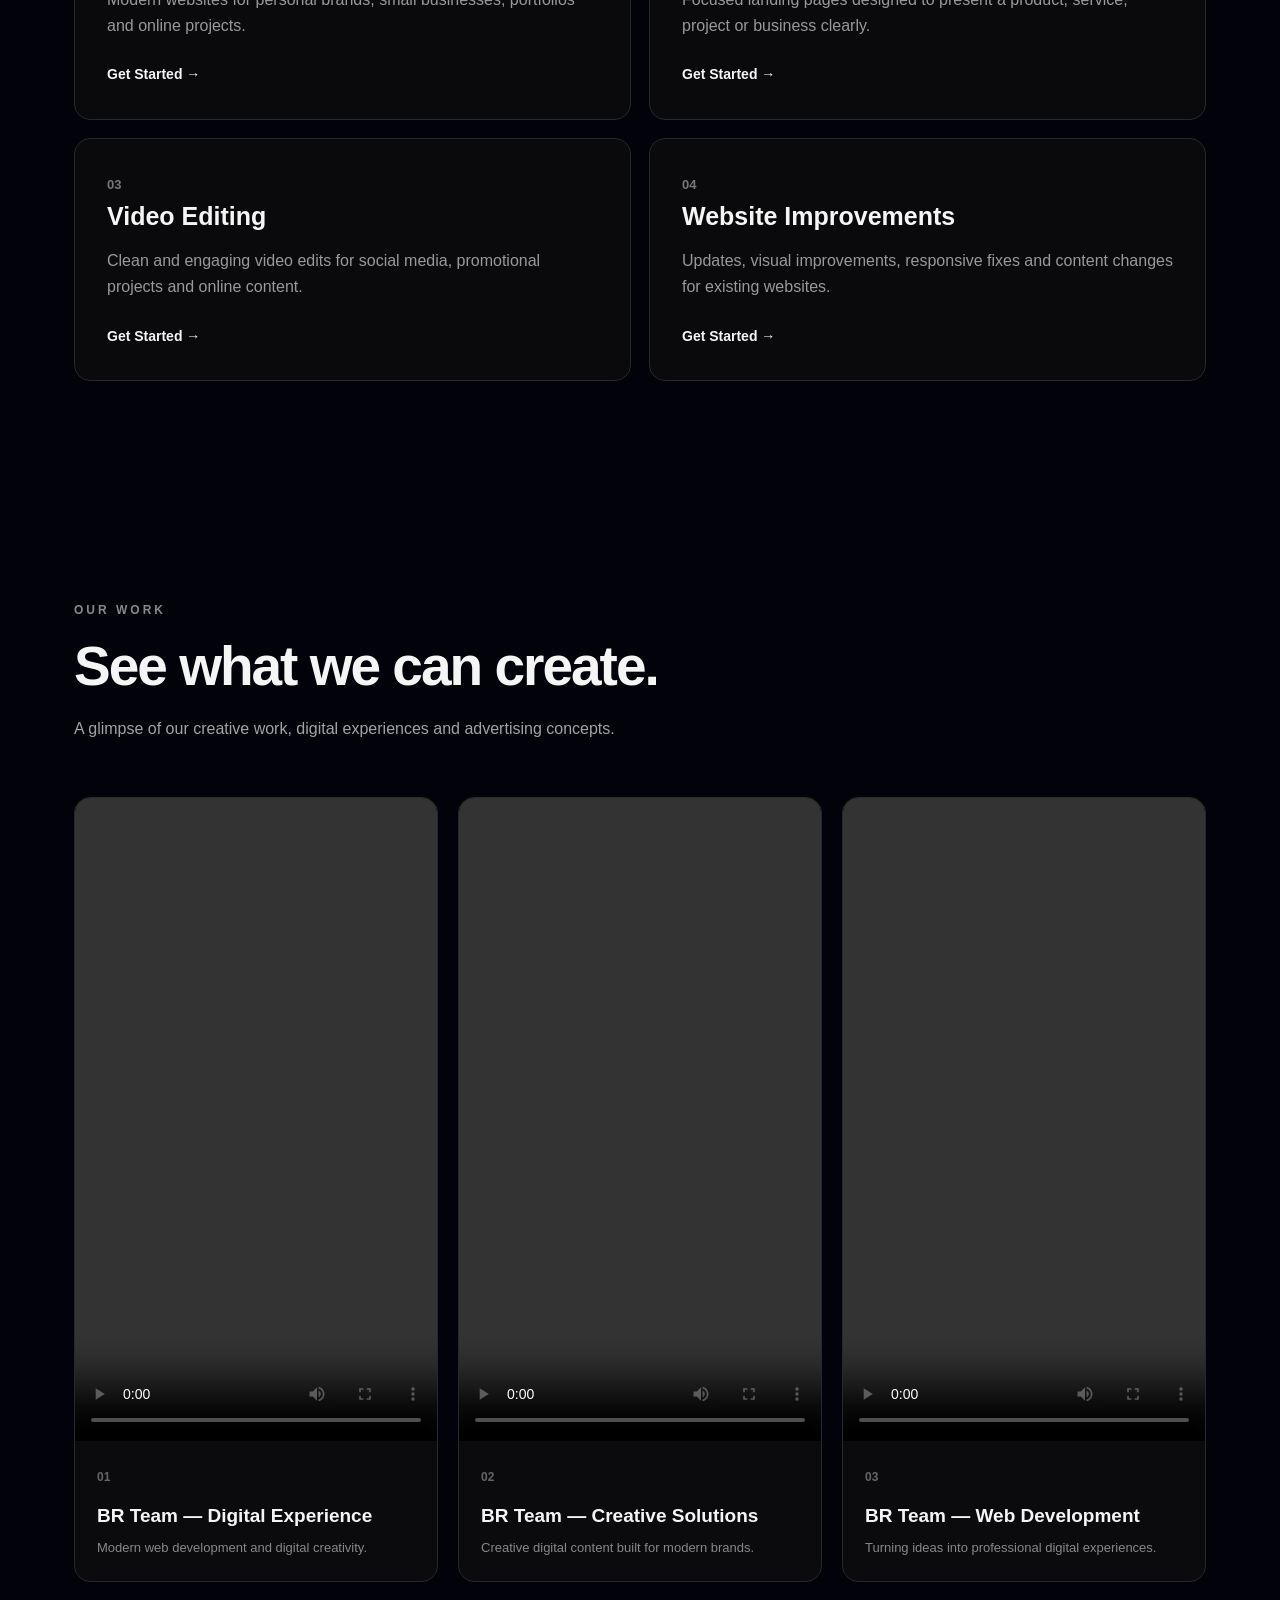
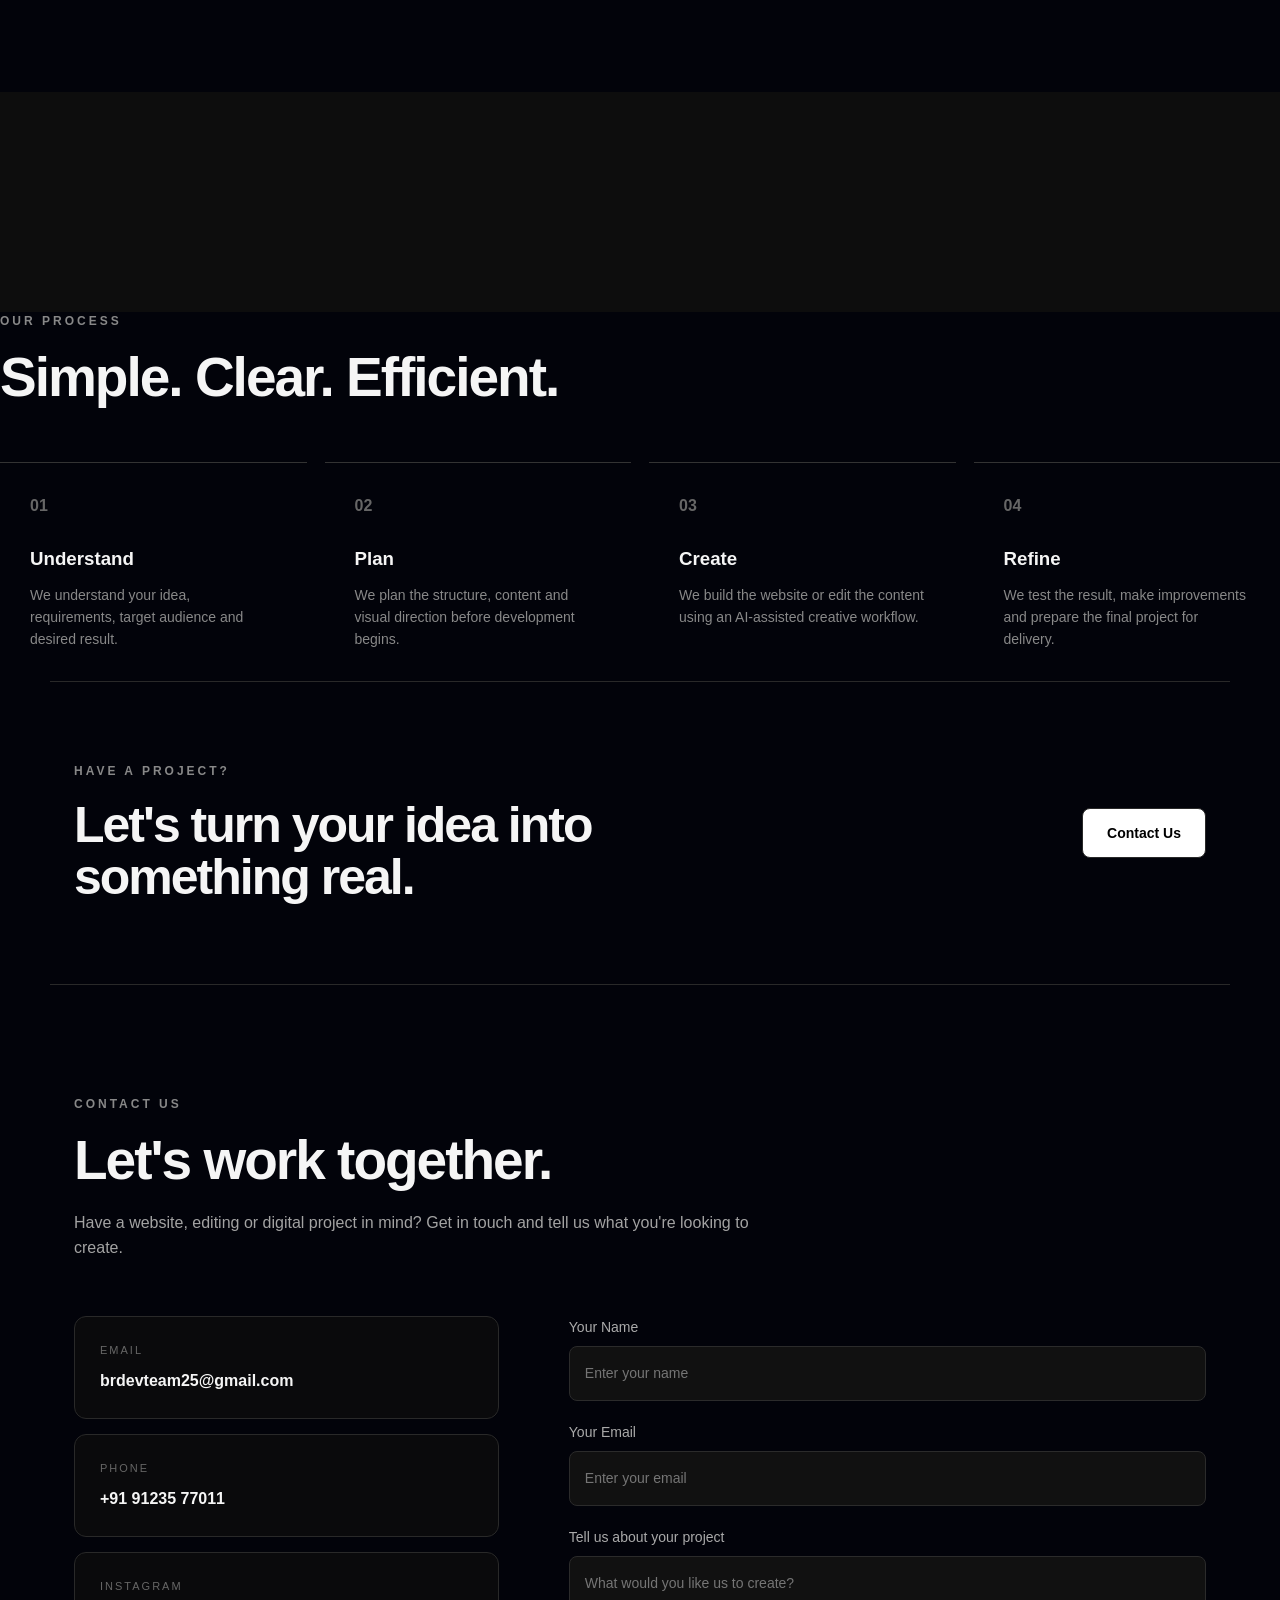
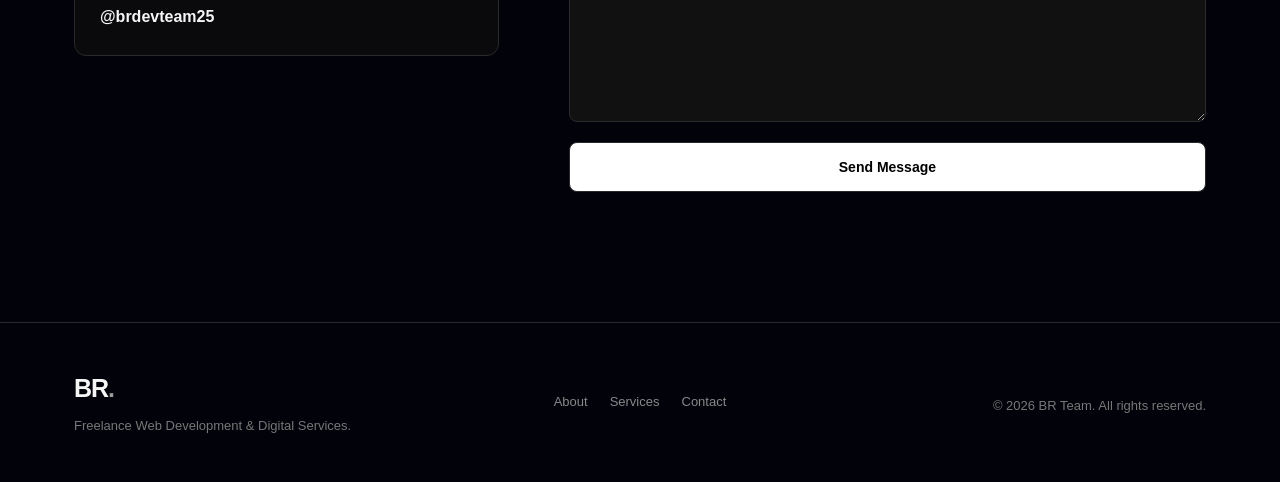
==== commit 0340ea17: "Update index.html" ====
--- a/index.html
+++ b/index.html
@@ -39,7 +39,7 @@
     <section class="hero" id="home">
       <div class="hero-content">
 
-        <p class="eyebrow">FREELANCE DIGITAL TEAM</p>
+        <p class="eyebrow">DIGITAL SERVICE STUDIO</p>
 
         <h1>
           BIG DREAMS DONT NEEDS
@@ -61,7 +61,7 @@
 
       <div class="hero-card">
         <div class="status-dot"></div>
-        <p>Available for freelance projects</p>
+        <p>FRO IDEA TO UNFORGETTABLE PRESENCE</p>
 
         <div class="mini-stats">
           <div>
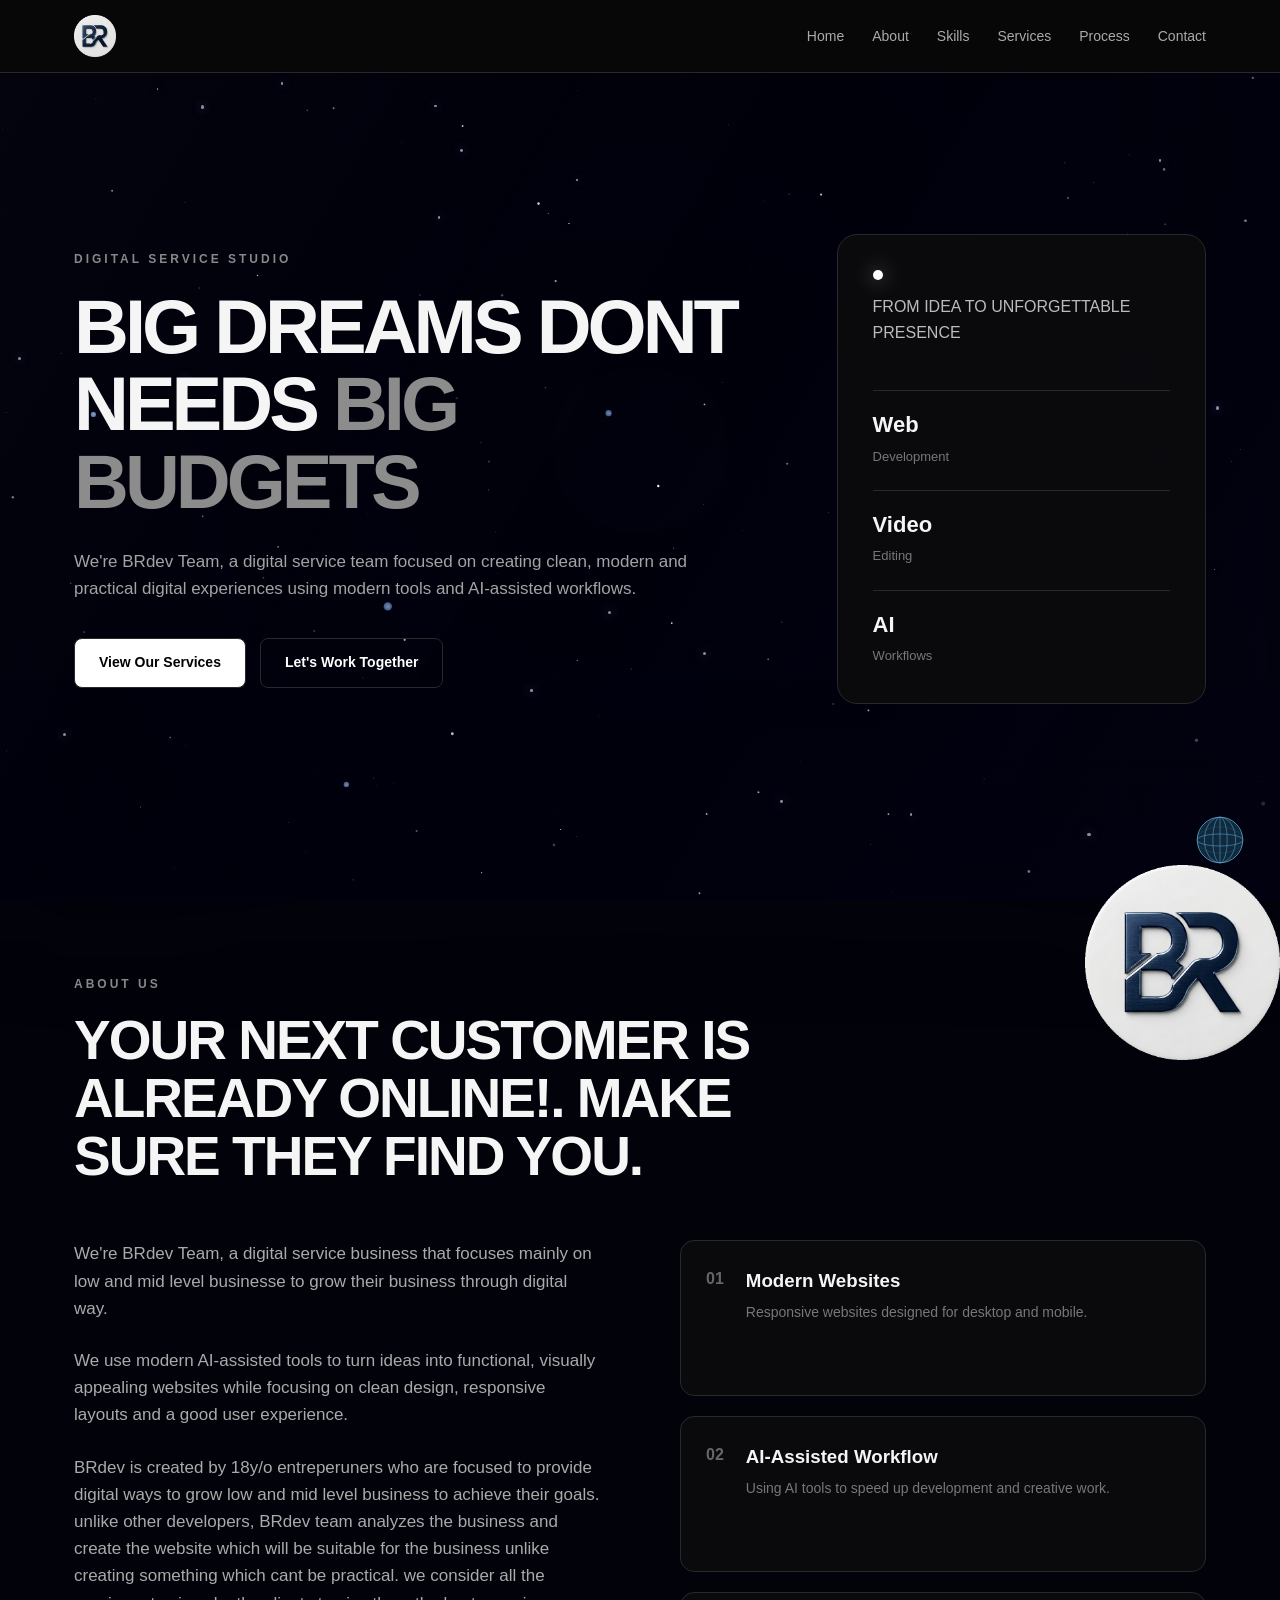
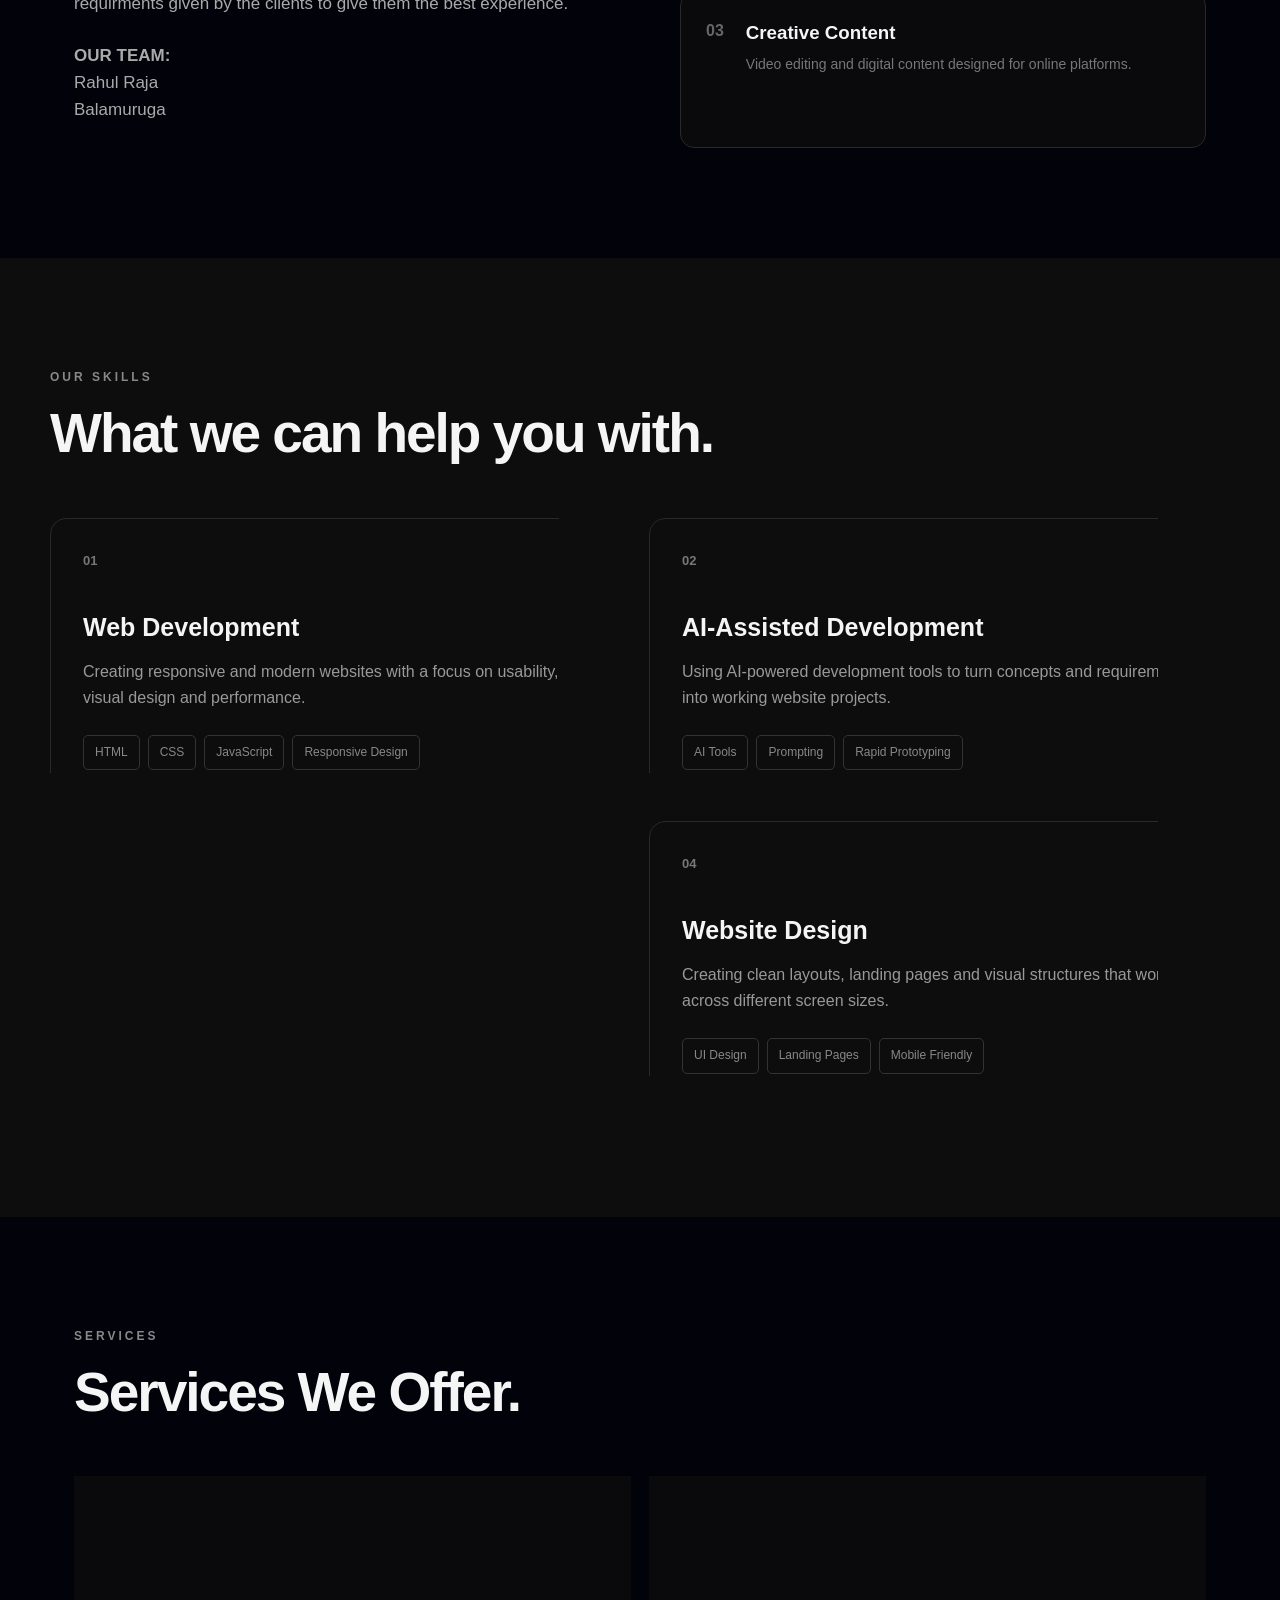
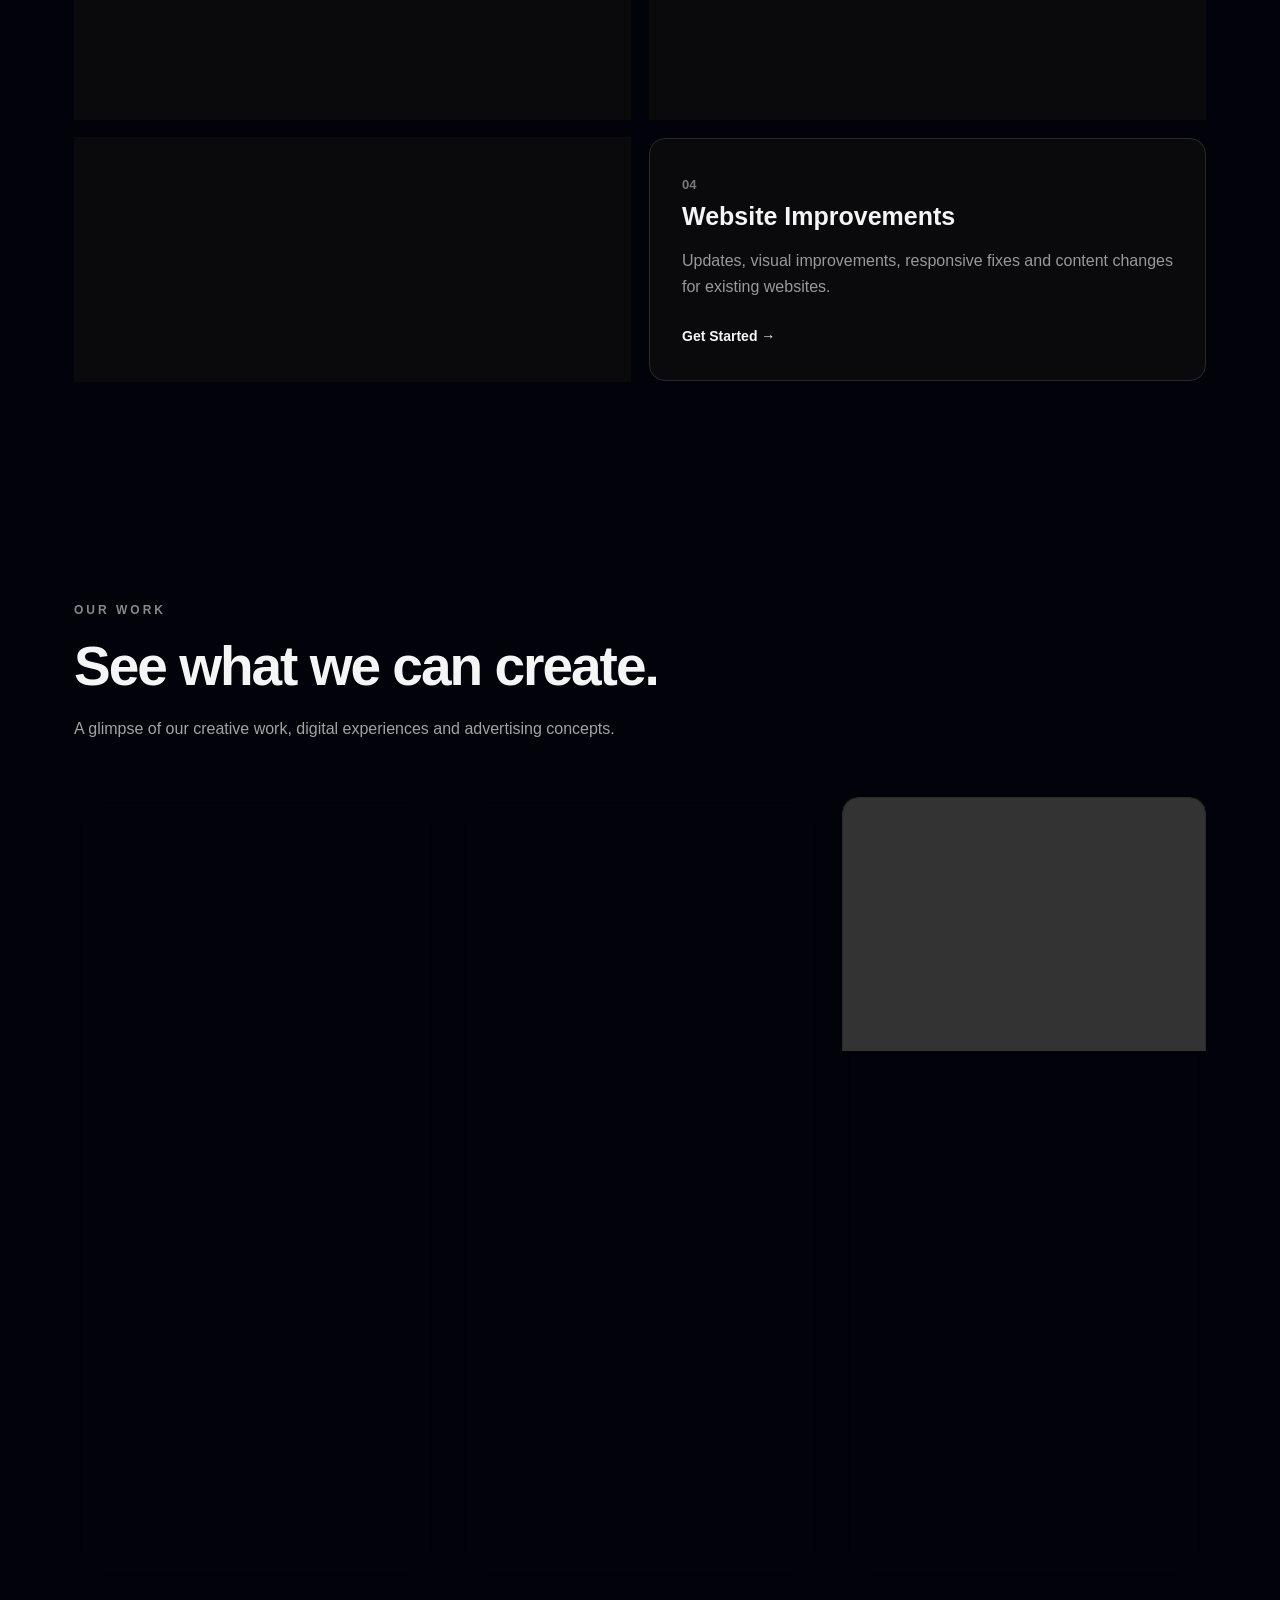
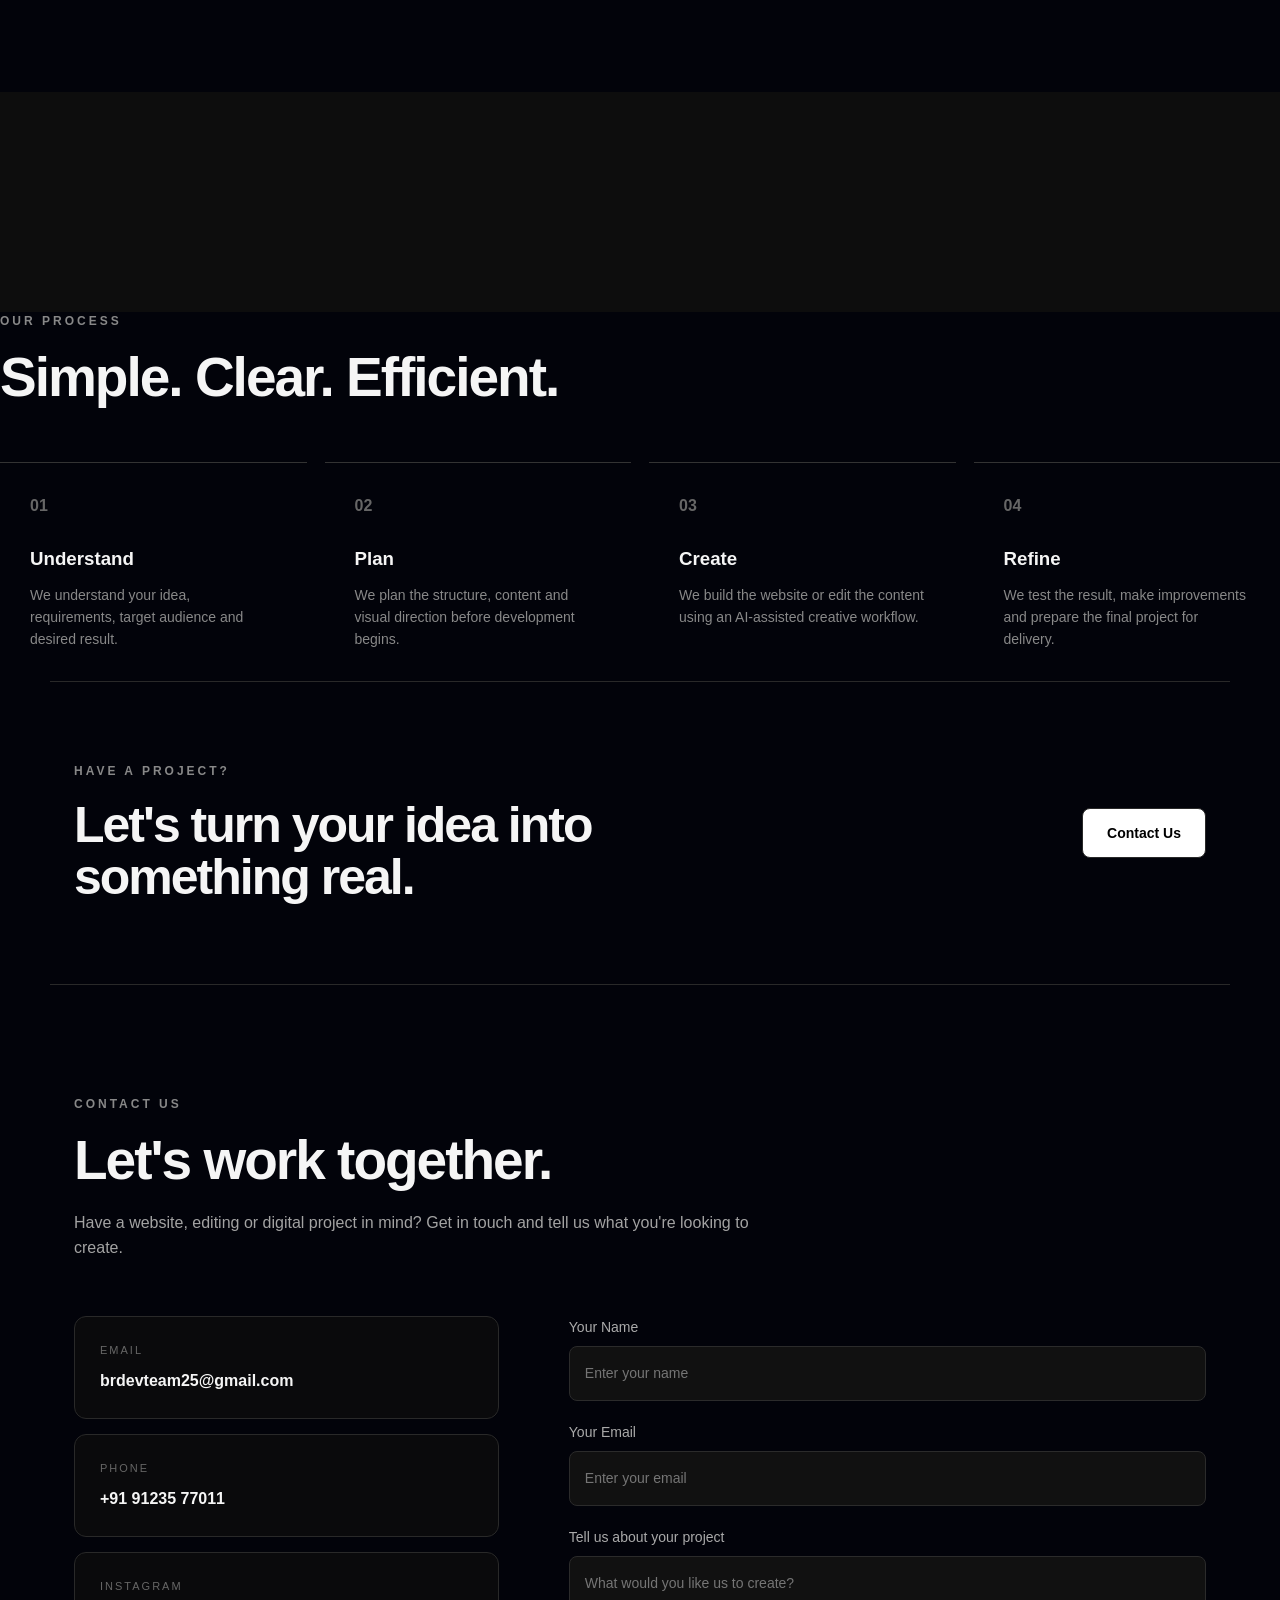
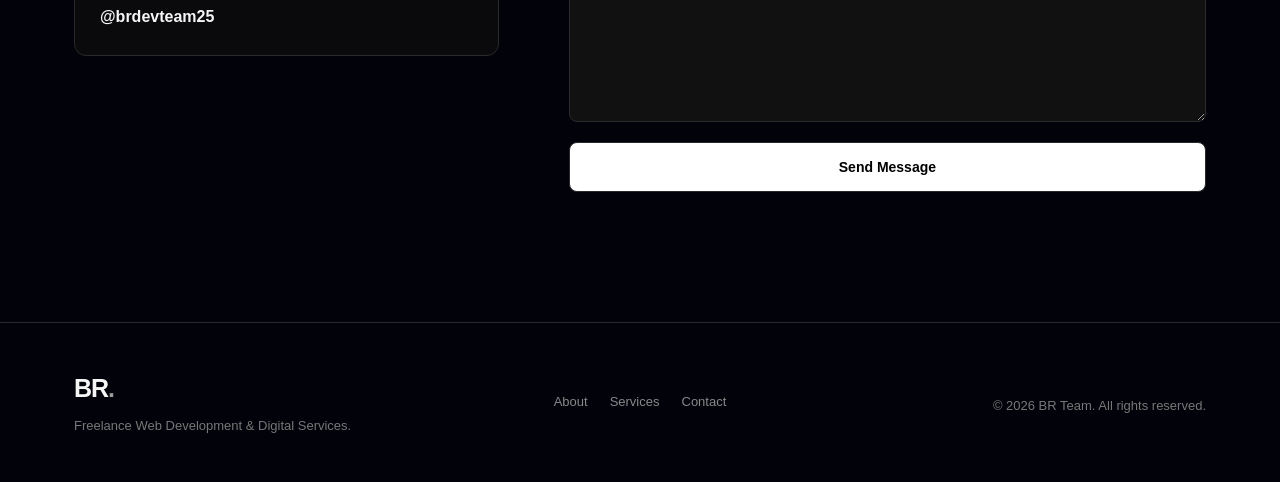
==== commit 049089e5: "Update index.html" ====
--- a/index.html
+++ b/index.html
@@ -61,7 +61,7 @@
 
       <div class="hero-card">
         <div class="status-dot"></div>
-        <p>FRO IDEA TO UNFORGETTABLE PRESENCE</p>
+        <p>FROM IDEA TO UNFORGETTABLE PRESENCE</p>
 
         <div class="mini-stats">
           <div>
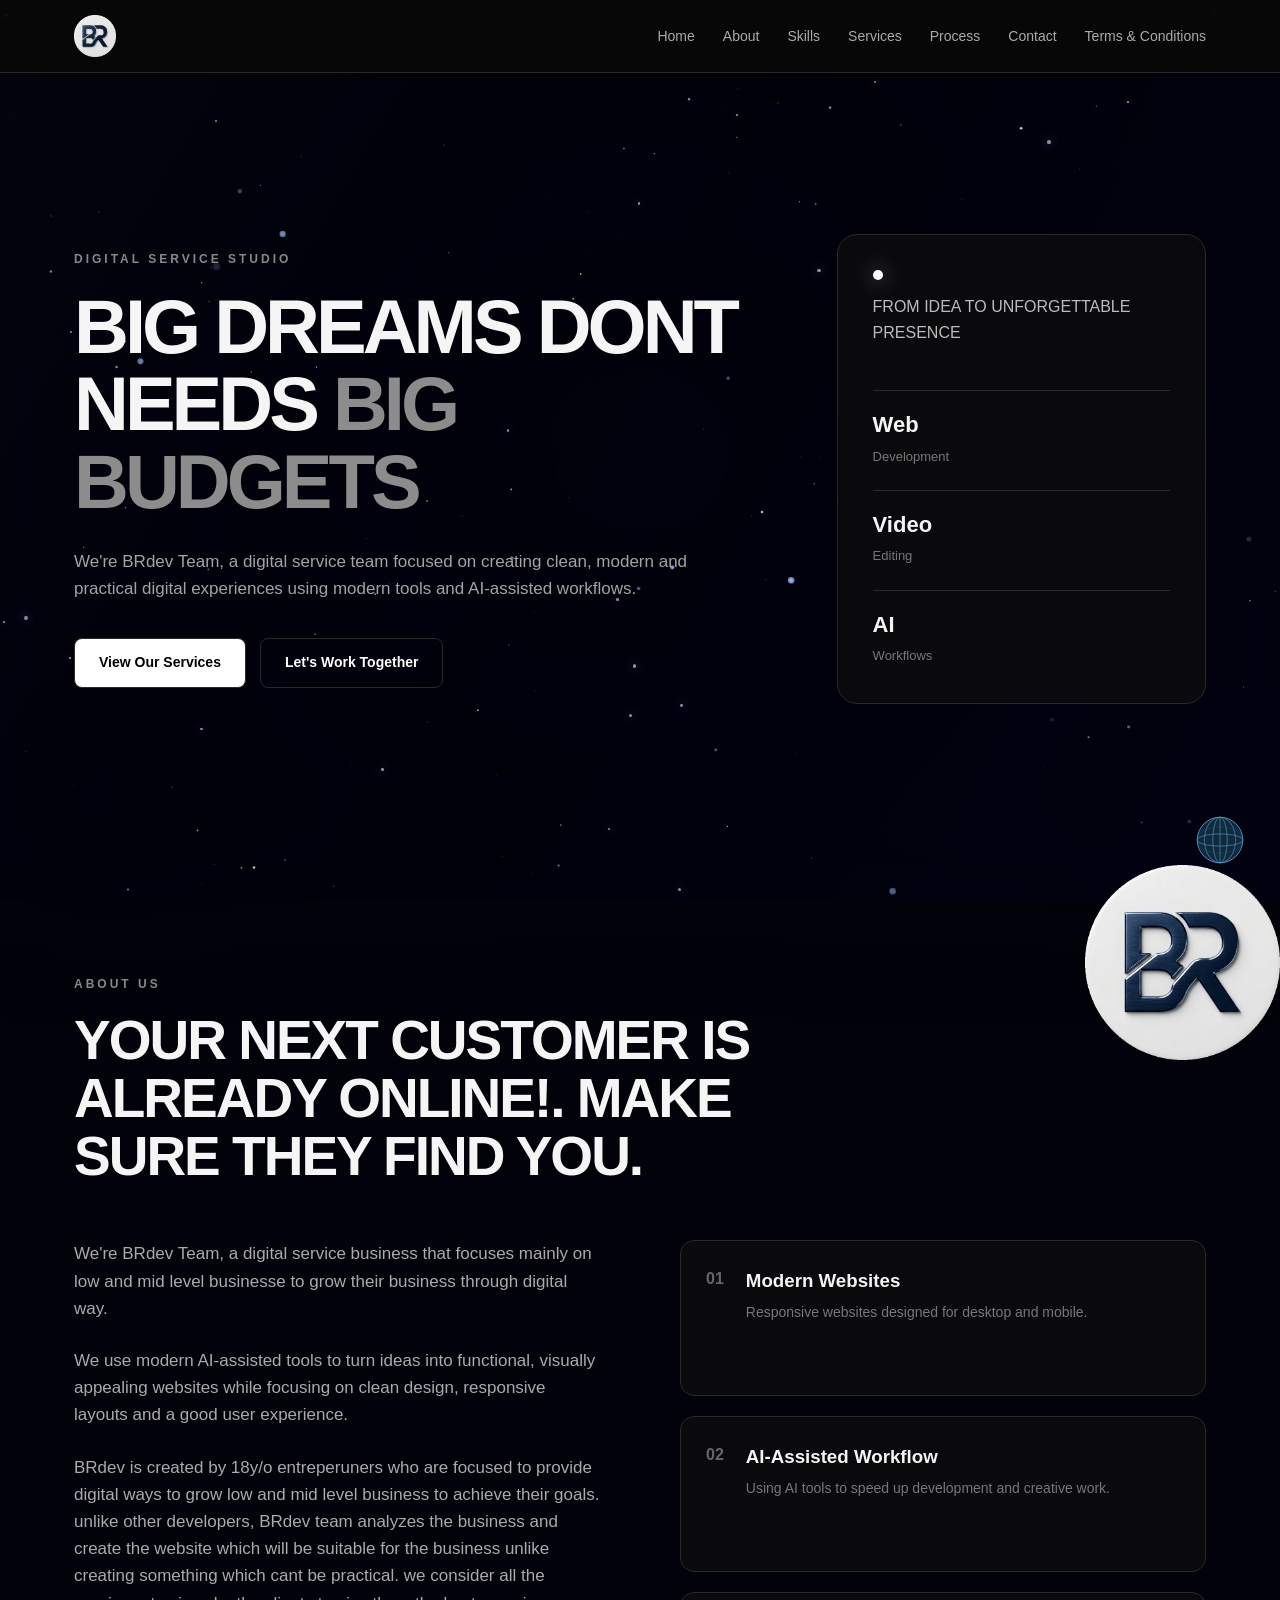
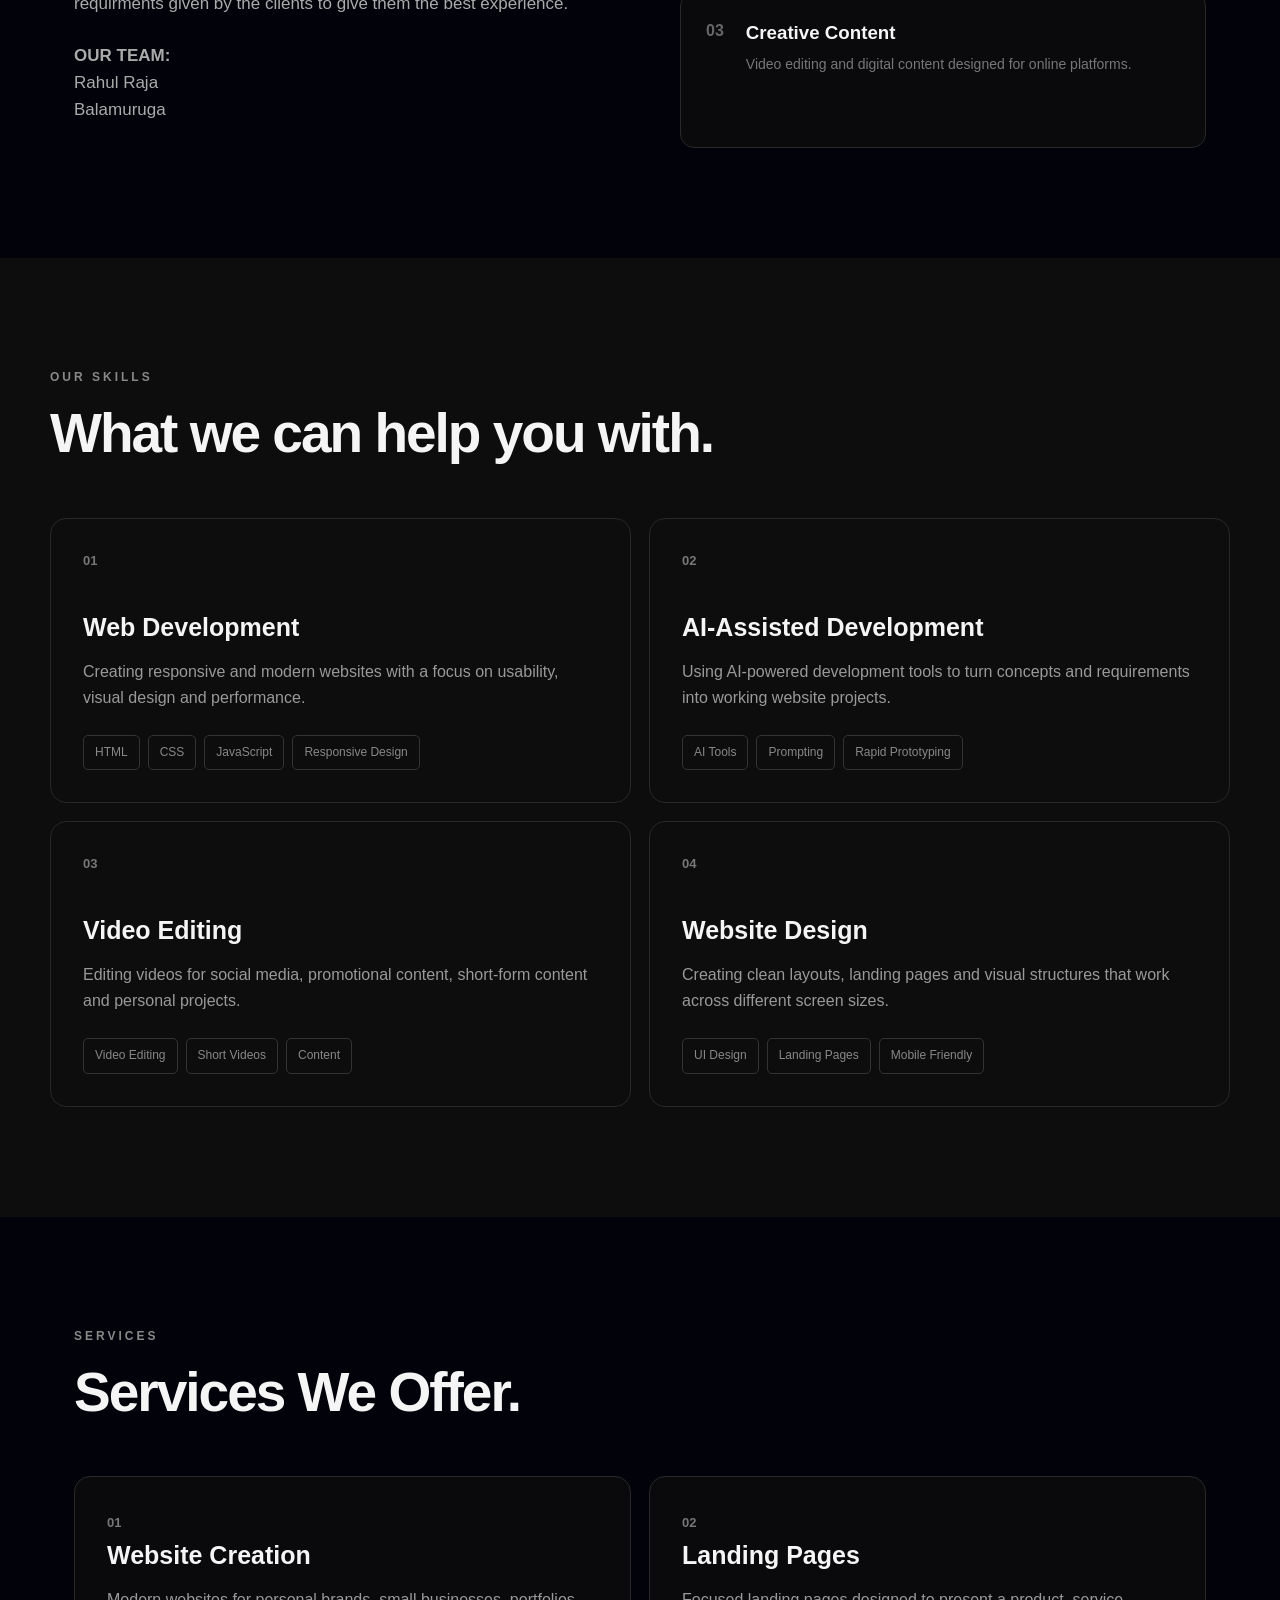
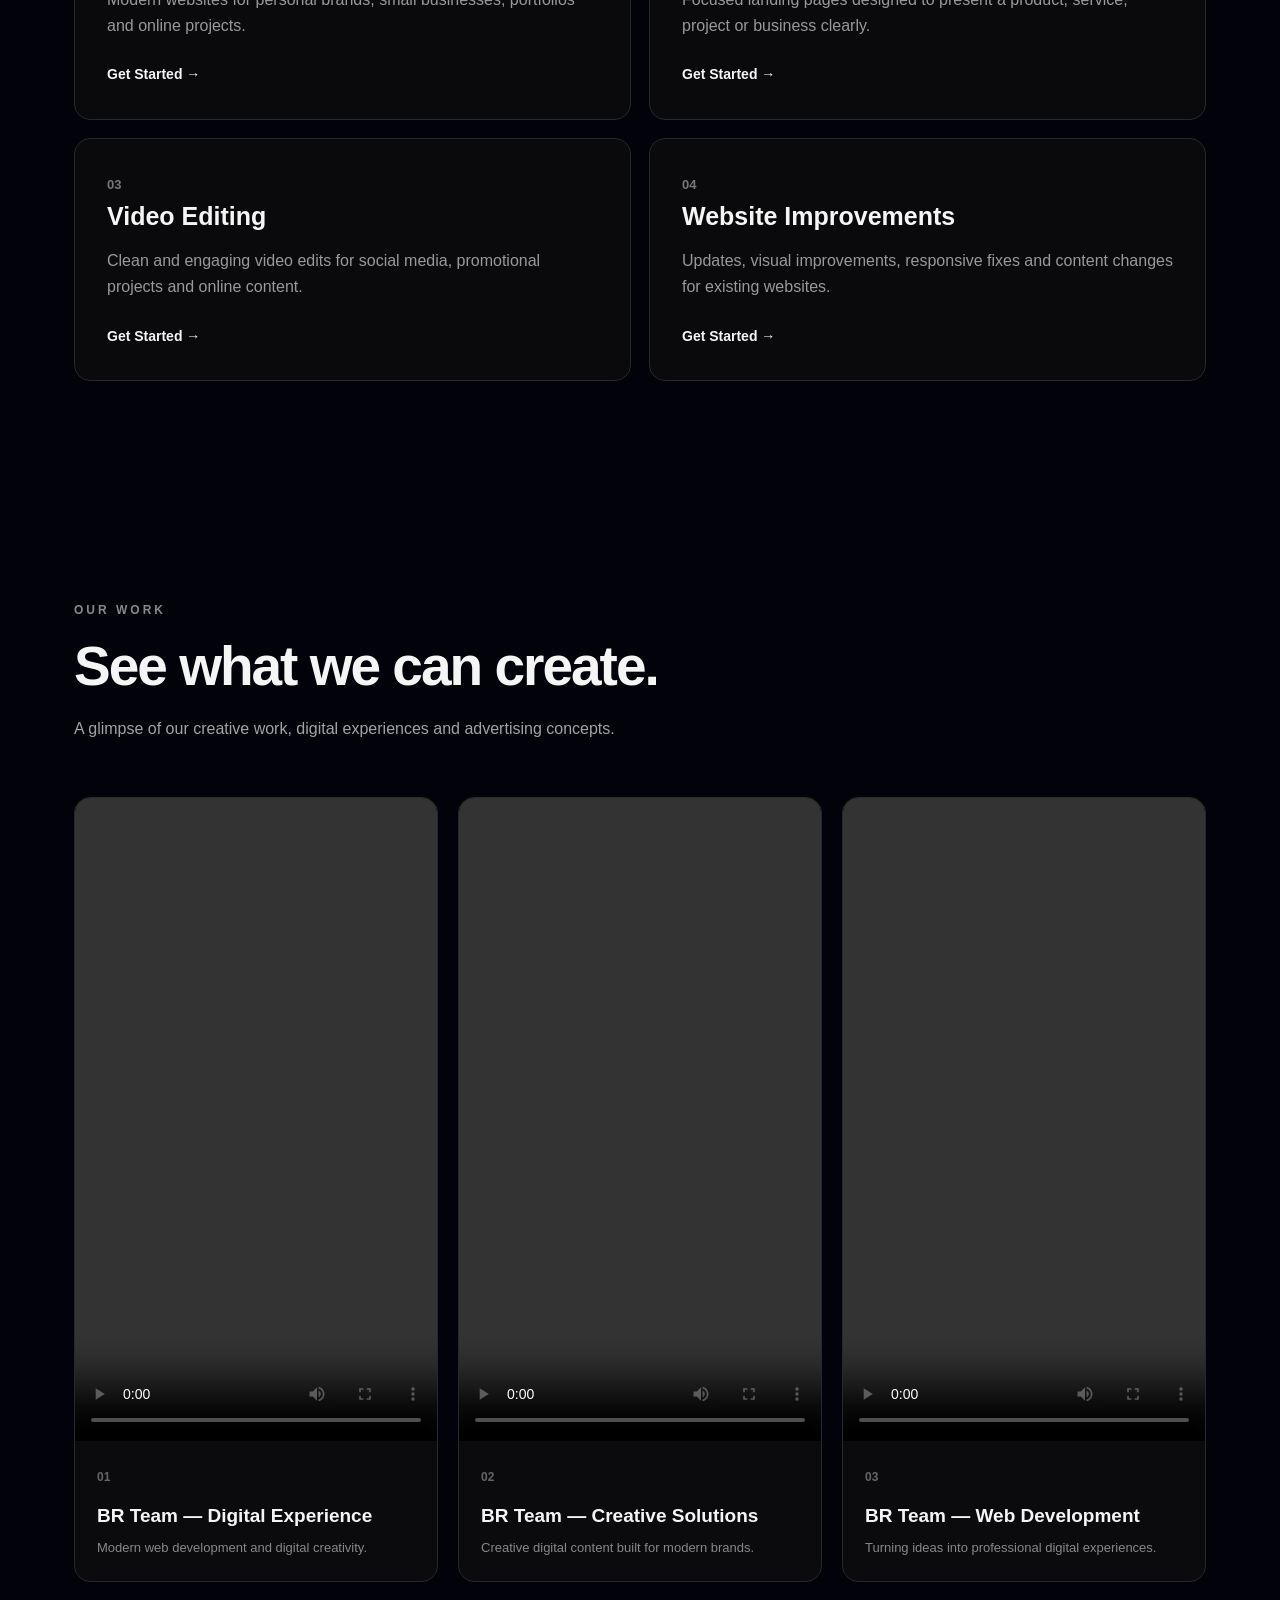
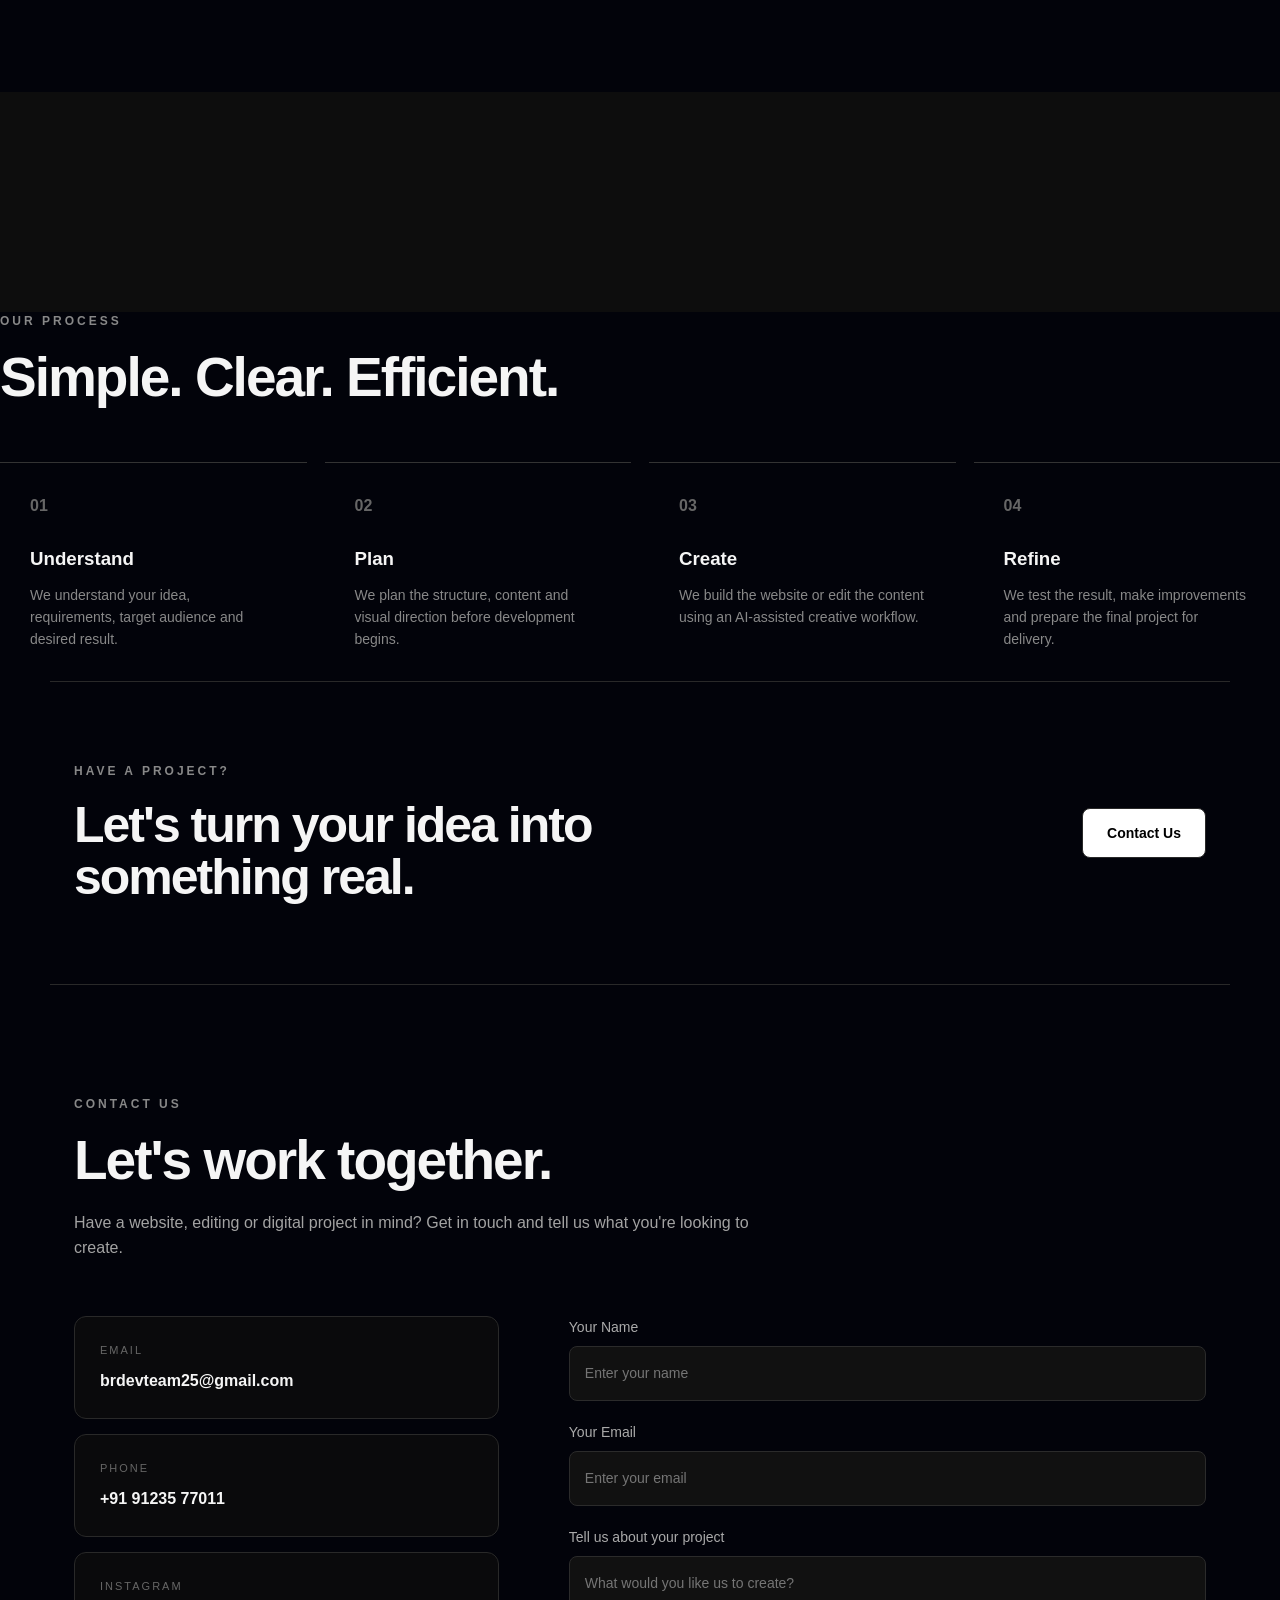
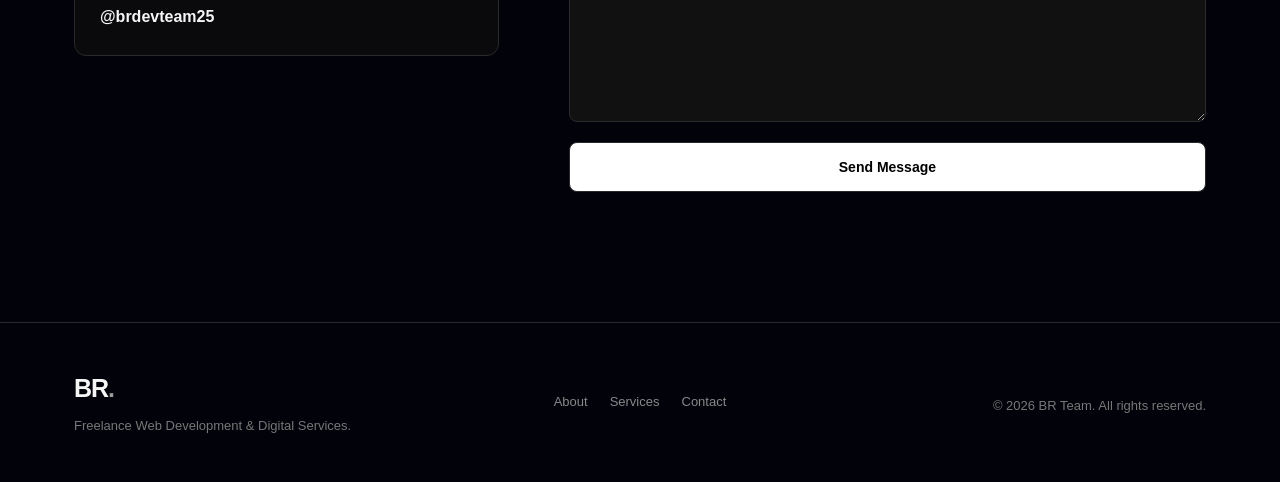
==== commit 0b21c6a0: "Update index.html" ====
--- a/index.html
+++ b/index.html
@@ -28,6 +28,7 @@
         <a href="#services">Services</a>
         <a href="#process">Process</a>
         <a href="#contact">Contact</a>
+        <a href="terms.html">Terms & Conditions</a>
       </nav>
     </div>
   </header>
